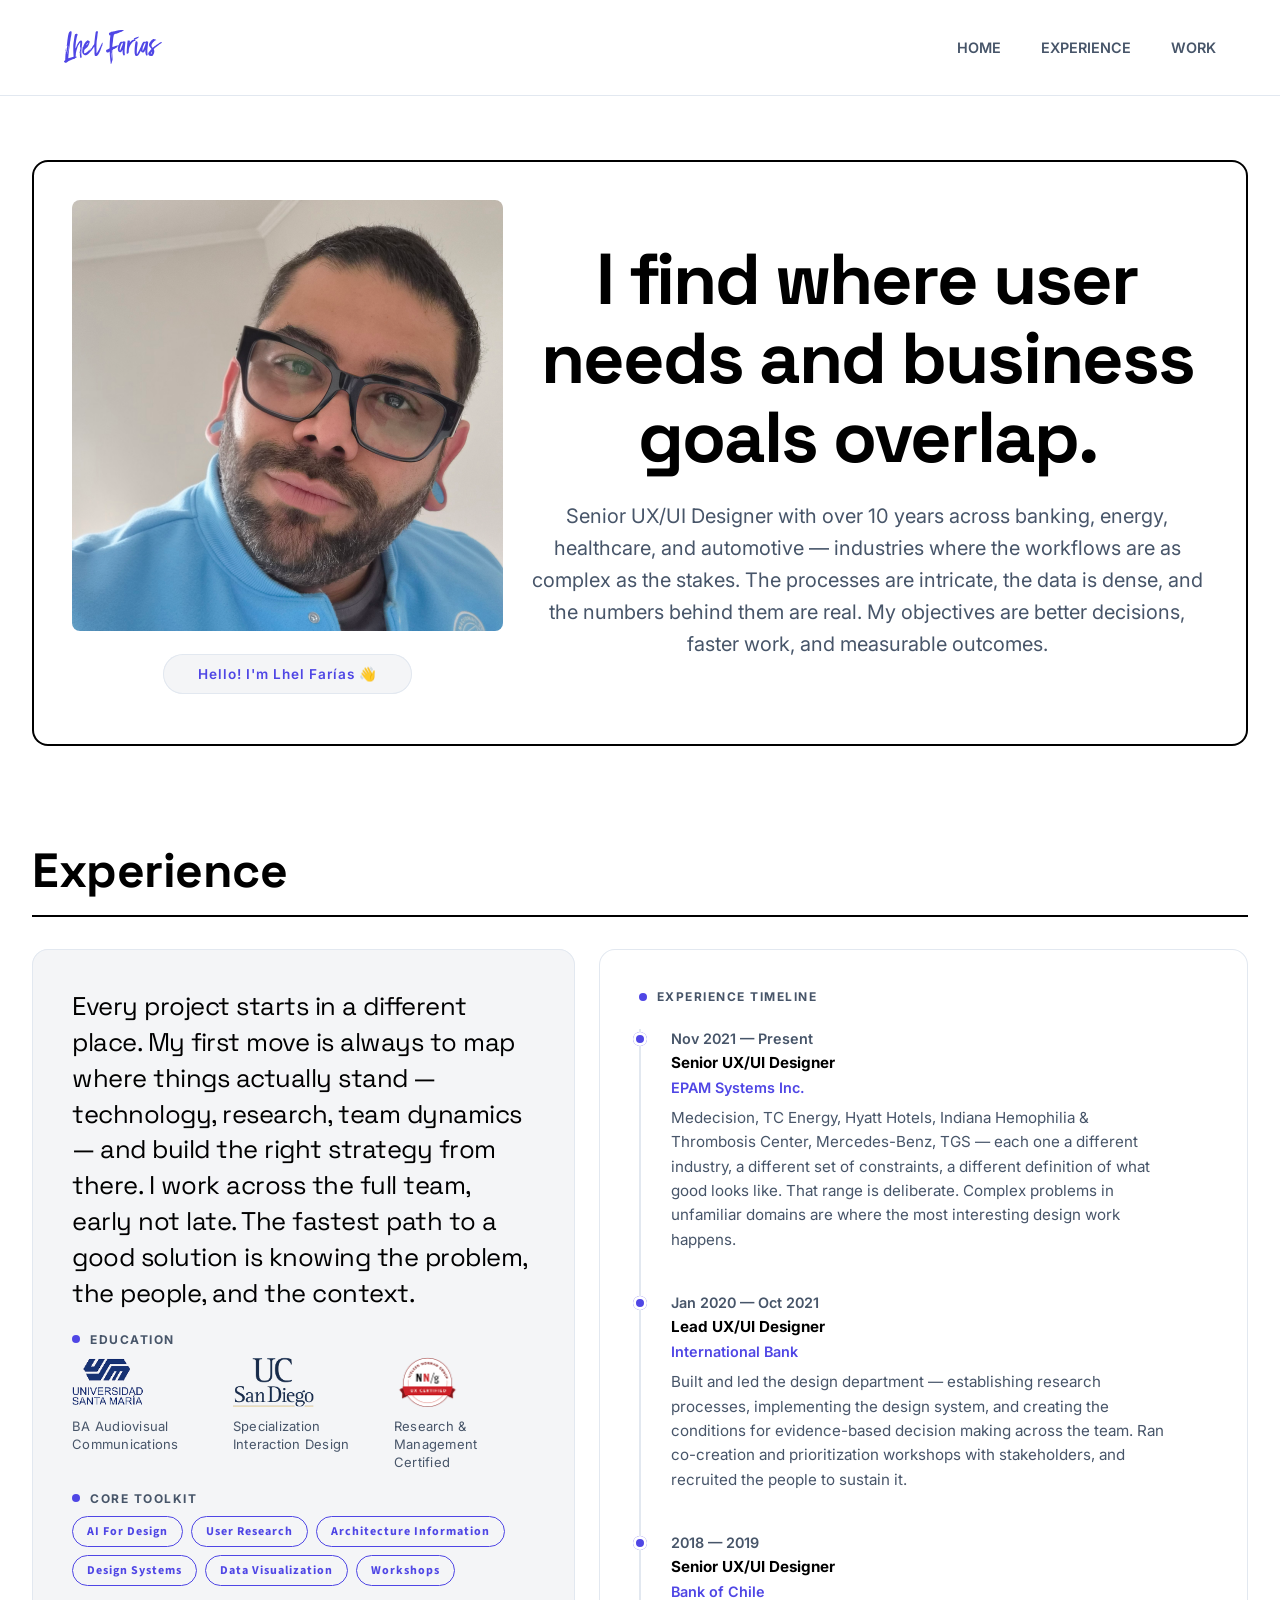
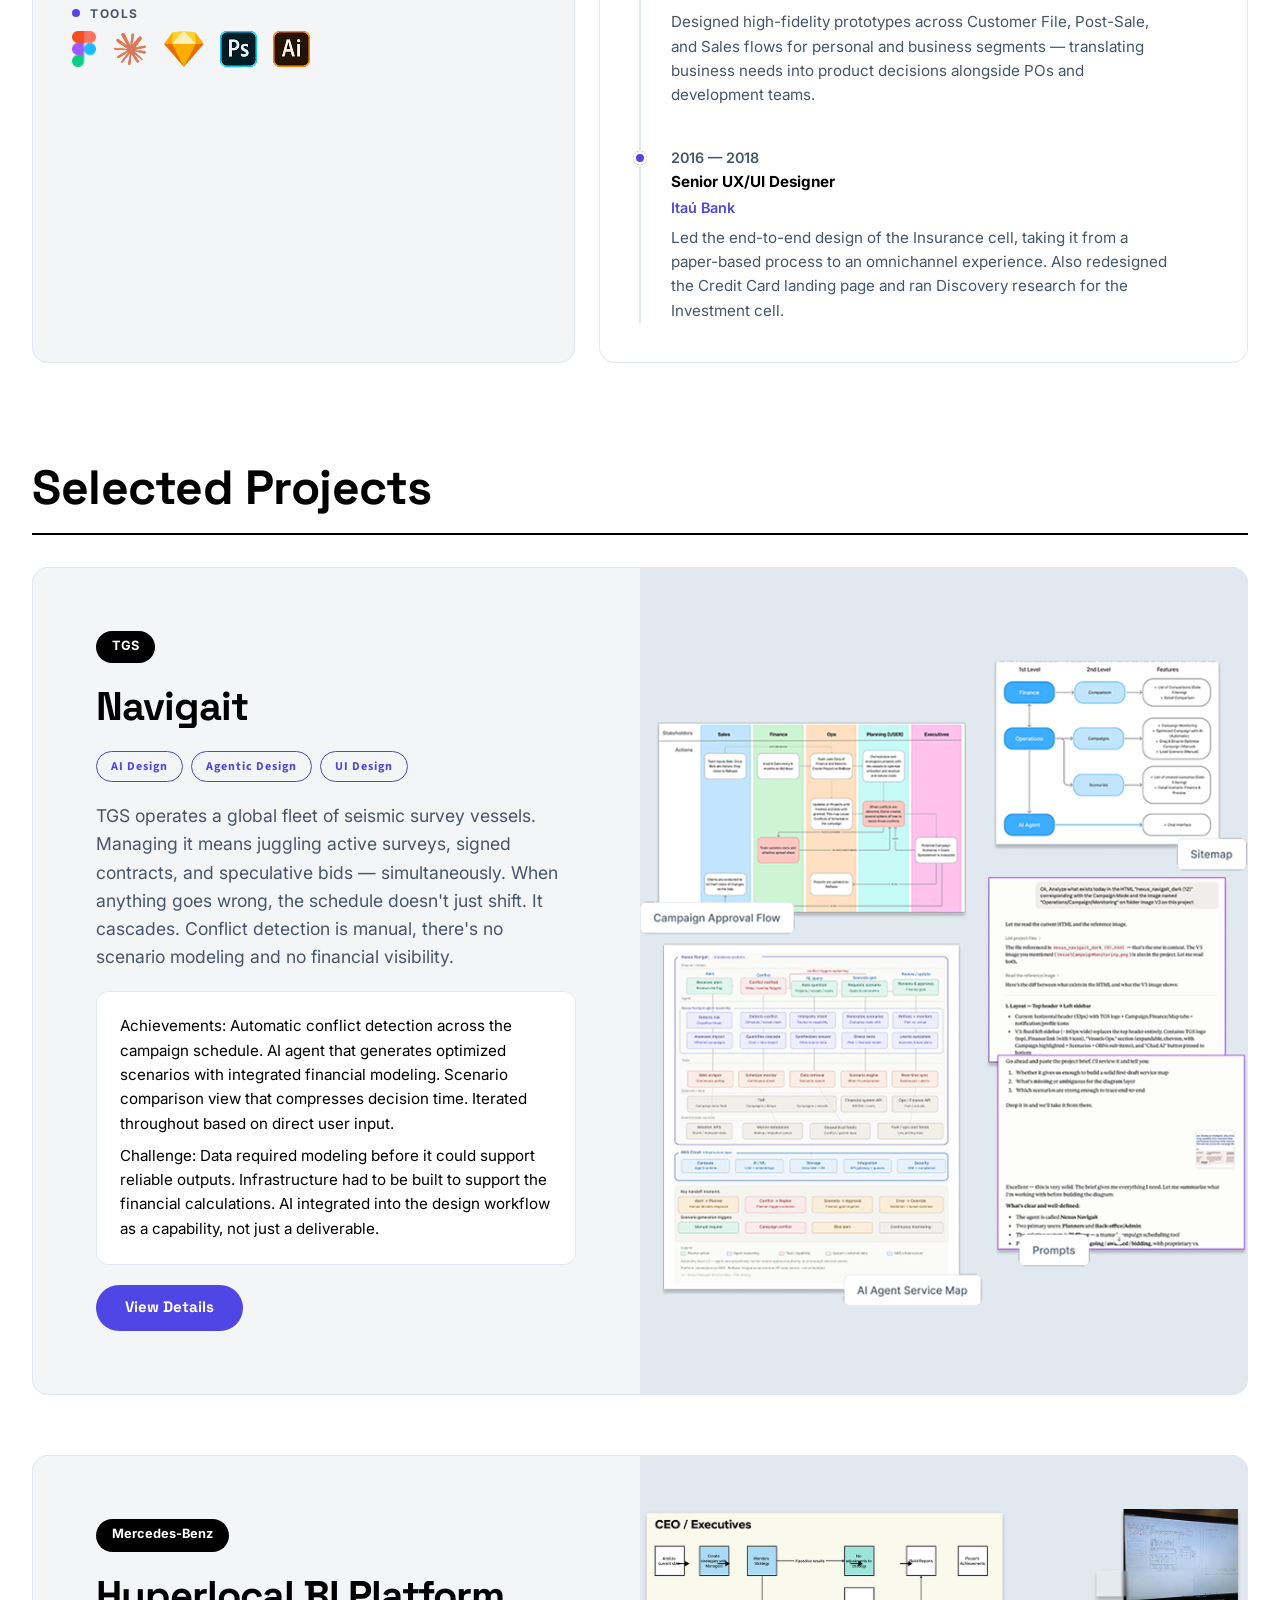
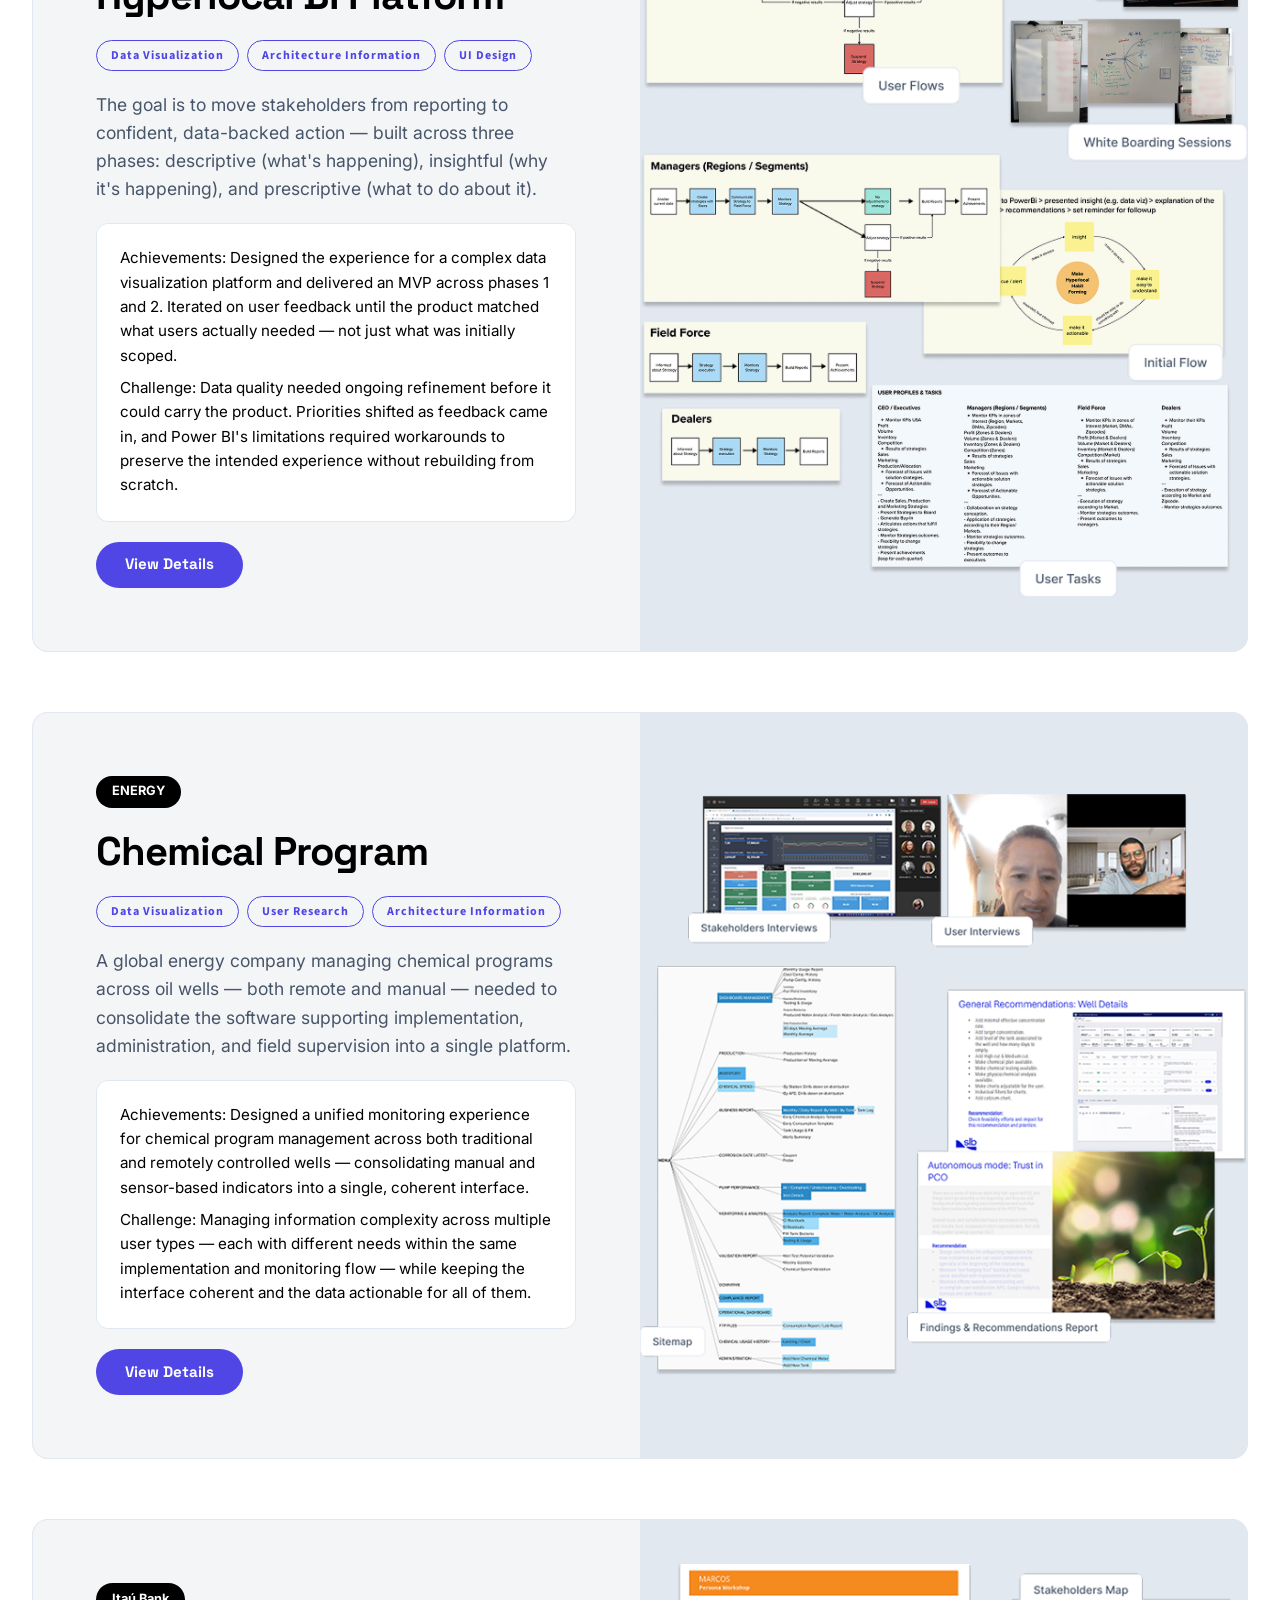
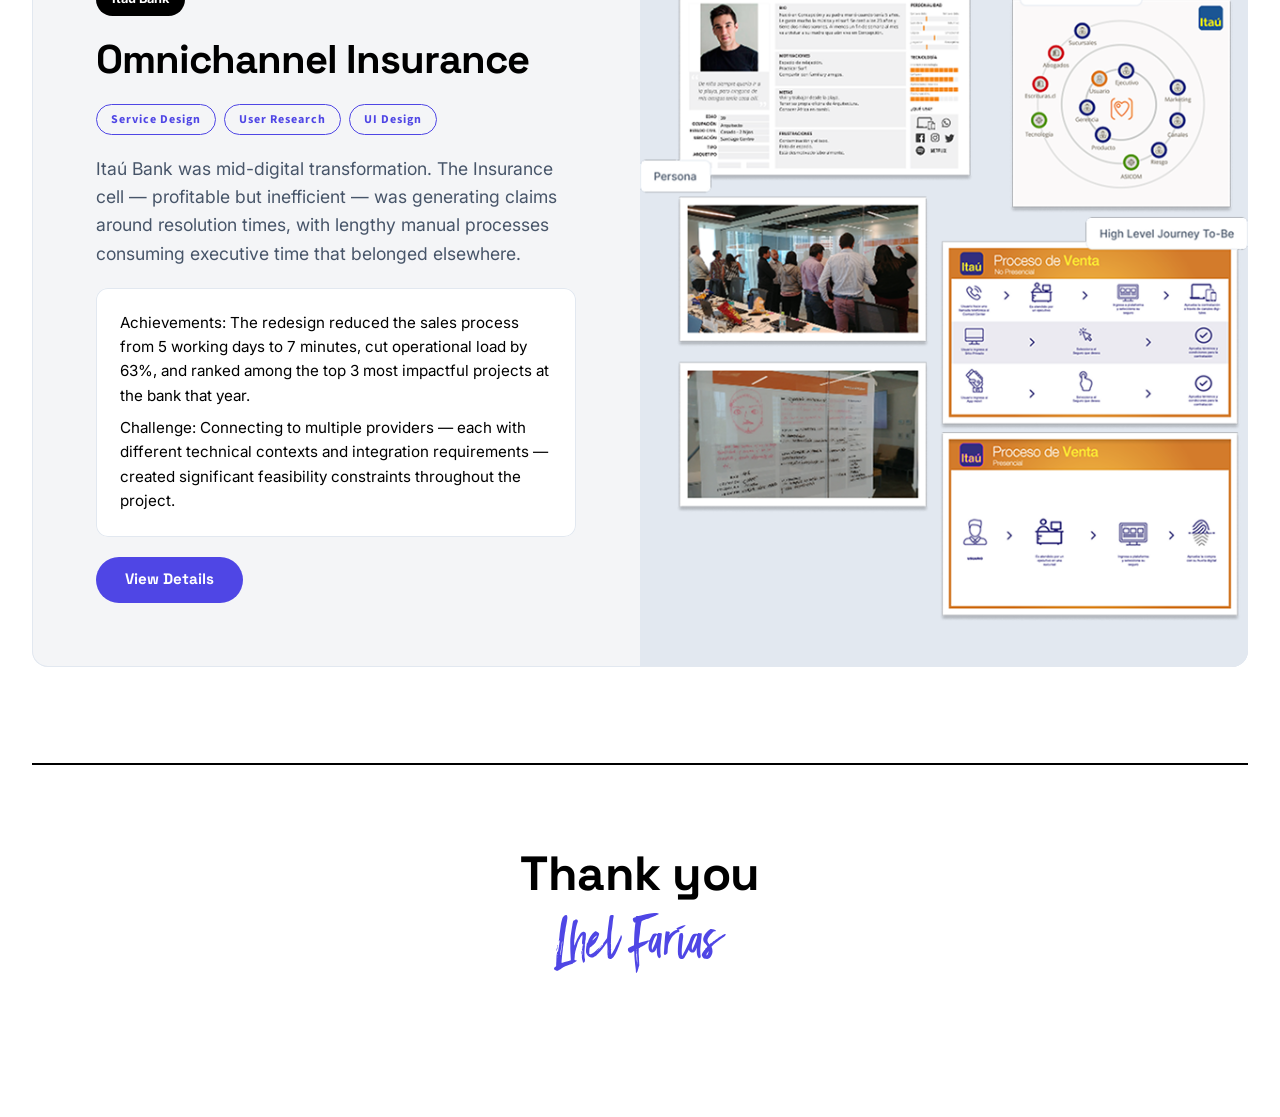
==== index.html @ a8d1f83b "Add files via upload" ====
<!DOCTYPE html>
<html lang="en">
<head>
  <meta charset="UTF-8">
  <meta name="viewport" content="width=device-width, initial-scale=1.0">
  <title>Lhel Farías — Senior UX/UI Designer</title>
  <link rel="preconnect" href="https://fonts.googleapis.com">
  <link rel="preconnect" href="https://fonts.gstatic.com" crossorigin>
  <link href="https://fonts.googleapis.com/css2?family=Space+Grotesk:wght@400;500;700&family=Inter:wght@400;500;600;700&family=Source+Sans+3:wght@400;600;700;900&display=swap" rel="stylesheet">
  <style>
    *, *::before, *::after { box-sizing: border-box; margin: 0; padding: 0; }
    body { font-family: 'Inter', sans-serif; background: #fff; color: rgb(0,0,0); -webkit-font-smoothing: antialiased; }

    /* ── NAV ── */
    .site-nav {
      position: sticky; top: 0; z-index: 100;
      width: 100%; height: 95.69px;
      background: rgba(255,255,255,0.95);
      border-bottom: 1px solid rgb(226,232,240);
      backdrop-filter: blur(8px);
      display: flex; align-items: center;
      padding: 0 64px;
      justify-content: space-between;
    }
    .nav-ul { display: flex; gap: 40px; align-items: center; list-style: none; }
    .nav-ul li { position: relative; }
    .nav-ul a {
      font-family: 'Inter', sans-serif; font-weight: 600; font-size: 14.4px;
      color: rgb(71,85,105); text-decoration: none; white-space: nowrap;
      line-height: 23px; transition: color 0.15s; cursor: pointer;
    }
    .nav-ul a:hover { color: #4F46E5; }

    .nav-dropdown {
      position: absolute; top: calc(100% + 8px); left: 50%;
      transform: translateX(-50%);
      background: #fff; border-radius: 12px;
      box-shadow: 0 8px 32px rgba(0,0,0,0.12);
      border: 1px solid rgb(226,232,240);
      min-width: 230px; display: none; flex-direction: column;
      overflow: hidden; z-index: 200;
    }
    .nav-work:hover .nav-dropdown { display: flex; }
    .nav-dropdown a {
      display: block; padding: 12px 20px;
      font-family: 'Inter', sans-serif; font-weight: 500; font-size: 14px;
      color: rgb(71,85,105); text-decoration: none; white-space: nowrap;
      transition: background 0.12s, color 0.12s;
    }
    .nav-dropdown a:hover { background: rgb(244,245,247); color: #4F46E5; }

    /* ── LAYOUT ── */
    .page-wrap { display: flex; flex-direction: column; align-items: center; }
    .content-area {
      width: 100%; max-width: 1400px;
      display: flex; flex-direction: column; gap: 96px;
      padding: 64px 32px;
    }

    /* ── SECTION TITLE ── */
    .section-title {
      border-bottom: 2px solid rgb(0,0,0);
      padding-bottom: 16px; margin-bottom: 32px;
    }
    .section-title h2 {
      font-family: 'Space Grotesk', sans-serif; font-weight: 700;
      font-size: 48px; line-height: 57.6px; letter-spacing: -0.5px; color: rgb(0,0,0);
    }

    /* ── CARD LABEL ── */
    .card-label { display: flex; gap: 10px; align-items: center; }
    .dot-v { width: 8px; height: 8px; border-radius: 4px; background: #4F46E5; flex-shrink: 0; }
    .label-text {
      font-family: 'Inter', sans-serif; font-weight: 700; font-size: 12px;
      letter-spacing: 1.5px; color: rgb(71,85,105); text-transform: uppercase;
    }

    /* ── SKILL PILL ── */
    .skill-pill {
      display: inline-flex; align-items: center; padding: 6px 14px;
      border-radius: 40px; border: 1.5px solid #4F46E5;
      font-family: 'Source Sans 3', sans-serif; font-weight: 700;
      font-size: 12px; letter-spacing: 1px; color: #4F46E5; white-space: nowrap;
    }

    /* ── BUTTONS ── */
    .btn-primary {
      display: inline-flex; align-items: center; justify-content: center;
      padding: 10.19px 28.8px 11.5px; border-radius: 50px;
      background: #4F46E5;
      font-family: 'Space Grotesk', sans-serif; font-weight: 700;
      font-size: 15.2px; line-height: 24.32px; color: #fff;
      text-decoration: none; border: none; cursor: pointer;
      transition: background 0.2s; width: fit-content;
    }
    .btn-primary:hover { background: #4F46E5; }

    /* ── HERO ── */
    .hero-bento {
      display: flex; flex-direction: row; gap: 23.1px; padding: 0 40px;
      border-radius: 16px; background: #fff;
      box-shadow: inset 0 0 0 2px rgb(0,0,0);
      min-height: 585.89px; align-items: flex-start;
    }
    .hero-photo-col {
      width: 431px; flex-shrink: 0; display: flex; flex-direction: column;
      gap: 23.1px; padding: 40px 0; align-items: center; align-self: stretch;
    }
    .hero-photo {
      width: 100%; aspect-ratio: 1 / 1; border-radius: 8px;
      overflow: hidden; flex-shrink: 0;
    }
    .hero-photo img { width: 100%; height: 100%; object-fit: cover; object-position: center 5%; display: block; }
    .welcome-badge {
      width: 249px; height: 40px; border-radius: 50px;
      background: rgb(244,245,247);
      box-shadow: inset 0 0 0 1px rgb(226,232,240);
      display: flex; align-items: center; justify-content: center;
      font-family: 'Inter', sans-serif; font-weight: 600; font-size: 13.6px;
      letter-spacing: 1px; color: #4F46E5; white-space: nowrap; flex-shrink: 0;
    }
    .hero-content {
      flex: 1; display: flex; flex-direction: column;
      gap: 23px; padding: 80px 0; align-items: center; justify-content: center;
    }
    .hero-content h1 {
      font-family: 'Space Grotesk', sans-serif; font-weight: 700;
      font-size: 72px; line-height: 79.2px; letter-spacing: -2px;
      color: rgb(0,0,0); text-align: center; max-width: 1000px;
      text-wrap: pretty;
    }
    .hero-content p {
      font-family: 'Inter', sans-serif; font-weight: 400;
      font-size: 20px; line-height: 32px; color: rgb(71,85,105);
      text-align: center; max-width: 700px;
    }

    /* ── EXPERIENCE BENTO ── */
    .exp-grid { display: flex; flex-direction: row; gap: 24px; align-items: stretch; }

    .stmt-card {
      width: 542.66px; flex-shrink: 0; border-radius: 16px;
      background: rgb(244,245,247);
      box-shadow: inset 0 0 0 1px rgb(226,232,240);
      padding: 40px; display: flex; flex-direction: column; gap: 20px;
    }
    .statement-text {
      font-family: 'Space Grotesk', sans-serif; font-weight: 400;
      font-size: 25.6px; line-height: 35.84px; letter-spacing: -0.5px; color: rgb(0,0,0);
    }
    .subsection { display: flex; flex-direction: column; gap: 10px; }

    .education-row { display: flex; flex-direction: row; gap: 20px; align-items: flex-start; }
    .edu-item { display: flex; flex-direction: column; gap: 10px; flex: 1; }
    .edu-logo-wrap { height: 50px; display: flex; align-items: center; }
    .edu-logo-wrap img { max-height: 50px; max-width: 110px; object-fit: contain; }
    .edu-desc {
      font-family: 'Roboto', 'Inter', sans-serif; font-weight: 400;
      font-size: 13px; line-height: 18px; letter-spacing: 0.25px; color: rgb(71,85,105);
    }
    .skills-row { display: flex; flex-wrap: wrap; gap: 8px; }

    .tools-row { display: flex; flex-direction: row; gap: 16px; align-items: center; flex-wrap: wrap; }

    .timeline-card {
      flex: 1; border-radius: 16px; background: #fff;
      box-shadow: inset 0 0 0 1px rgb(226,232,240);
      padding: 40px; display: flex; flex-direction: column; gap: 22.68px;
    }
    .timeline-wrap {
      position: relative; display: flex; flex-direction: column;
      gap: 39px; padding: 0 32px;
    }
    .timeline-line {
      position: absolute; left: 0; top: 2px; bottom: 0;
      width: 2px; background: rgb(226,232,240);
    }
    .tl-item { position: relative; display: flex; flex-direction: column; gap: 1px; }
    .tl-dot {
      position: absolute; left: -38px; top: 5px;
      width: 14px; height: 14px; border-radius: 50%;
      background: #4F46E5;
      box-shadow: inset 0 0 0 3px #fff;
    }
    .tl-date {
      font-family: 'Inter', sans-serif; font-weight: 600; font-size: 14.4px;
      color: rgb(71,85,105); line-height: 23px;
    }
    .tl-role {
      font-family: 'Inter', sans-serif; font-weight: 700; font-size: 15.2px;
      color: rgb(0,0,0); line-height: 24.32px;
    }
    .tl-company {
      font-family: 'Inter', sans-serif; font-weight: 600; font-size: 14.4px;
      color: #4F46E5; line-height: 23px;
    }
    .tl-desc {
      font-family: 'Inter', sans-serif; font-weight: 400; font-size: 15.2px;
      color: rgb(71,85,105); line-height: 24.32px; margin-top: 6px;
    }

    /* ── PROJECT CARDS ── */
    .projects-stack { display: flex; flex-direction: column; gap: 60px; }
    .project-card {
      border-radius: 16px; background: rgb(244,245,247);
      box-shadow: inset 0 0 0 1px rgb(226,232,240);
      overflow: hidden; display: flex; flex-direction: row; min-height: 500px;
    }
    .project-card:hover .project-visual img { transform: scale(1.02); }
    .proj-content {
      flex: 0 0 50%; width: 50%; padding: 64px;
      display: flex; flex-direction: column; gap: 20px; justify-content: center;
    }
    .client-badge {
      display: inline-flex; padding: 5.39px 16px 6.86px; border-radius: 50px;
      background: rgb(0,0,0);
      font-family: 'Inter', sans-serif; font-weight: 700;
      font-size: 12.8px; line-height: 20.48px; color: #fff;
      white-space: nowrap; width: fit-content;
    }
    .proj-title {
      font-family: 'Space Grotesk', sans-serif; font-weight: 700;
      font-size: 40px; line-height: 48px; letter-spacing: -1px; color: rgb(0,0,0);
    }
    .proj-desc {
      font-family: 'Inter', sans-serif; font-weight: 400;
      font-size: 17.6px; line-height: 28.16px; color: rgb(71,85,105);
    }
    .proj-metrics {
      border-radius: 12px; background: #fff;
      box-shadow: inset 0 0 0 1px rgb(226,232,240);
      padding: 23px 24px 24px; display: flex; flex-direction: column; gap: 8px;
    }
    .metric-text {
      font-family: 'Inter', sans-serif; font-weight: 700;
      font-size: 15.2px; line-height: 24.32px; color: rgb(0,0,0);
    }
    .project-visual {
      flex: 0 0 50%; background: rgb(226,232,240);
      display: flex; align-items: center; justify-content: center;
      overflow: hidden; align-self: stretch;
    }
    .project-visual img {
      width: 100%; height: 100%; object-fit: contain;
      transition: transform 0.4s ease; display: block;
    }
    .project-visual-empty { background: rgb(226,232,240); flex: 0 0 50%; align-self: stretch; }

    /* ── FOOTER ── */
    .site-footer {
      border-top: 2px solid rgb(0,0,0); padding: 80px 0;
      display: flex; flex-direction: column; align-items: center; gap: 10px; width: 100%;
    }
    .site-footer h2 {
      font-family: 'Space Grotesk', sans-serif; font-weight: 700;
      font-size: 48px; line-height: 57.6px; letter-spacing: -0.5px; color: rgb(0,0,0);
    }
  </style>
</head>
<body>

<!-- NAV -->
<nav class="site-nav">
  <a href="index.html" data-scroll-top style="flex-shrink:0;">
    <img src="assets/logo/logo.svg" alt="Lhel Farías" style="width:97.667px;height:34.07px;display:block;">
  </a>
  <ul class="nav-ul">
    <li><a href="index.html" data-scroll-top>HOME</a></li>
    <li><a href="#experience">EXPERIENCE</a></li>
    <li class="nav-work">
      <a href="#work">WORK</a>
      <div class="nav-dropdown">
        <a href="navigait.html">Navigait</a>
        <a href="hyperlocal-bi.html">Hyperlocal BI Platform</a>
        <a href="chemical-program.html">Chemical Program</a>
        <a href="omnichannel-insurance.html">Omnichannel Insurance</a>
      </div>
    </li>
  </ul>
</nav>

<!-- MAIN -->
<main class="page-wrap">
  <div class="content-area">

    <!-- HERO -->
    <section id="hero">
      <div class="hero-bento">
        <div class="hero-photo-col">
          <div class="hero-photo">
            <img src="assets/photos/selfie.png" alt="Lhel Farías">
          </div>
          <div class="welcome-badge">Hello! I'm Lhel Farías 👋</div>
        </div>
        <div class="hero-content">
          <h1>I find where user needs and business goals overlap.</h1>
          <p>Senior UX/UI Designer with over 10 years across banking, energy, healthcare, and automotive — industries where the workflows are as complex as the stakes. The processes are intricate, the data is dense, and the numbers behind them are real. My objectives are better decisions, faster work, and measurable outcomes.</p>
        </div>
      </div>
    </section>

    <!-- EXPERIENCE -->
    <section id="experience">
      <div class="section-title"><h2>Experience</h2></div>
      <div class="exp-grid">

        <!-- Statement & Skills -->
        <div class="stmt-card">
          <p class="statement-text">Every project starts in a different place. My first move is always to map where things actually stand — technology, research, team dynamics — and build the right strategy from there. I work across the full team, early not late. The fastest path to a good solution is knowing the problem, the people, and the context.</p>

          <div class="subsection">
            <div class="card-label">
              <div class="dot-v"></div>
              <span class="label-text">Education</span>
            </div>
            <div class="education-row">
              <div class="edu-item">
                <div class="edu-logo-wrap">
                  <img src="assets/logos/logo-usm.png" alt="USM">
                </div>
                <span class="edu-desc">BA Audiovisual Communications</span>
              </div>
              <div class="edu-item">
                <div class="edu-logo-wrap">
                  <img src="assets/logos/logo-usc.png" alt="USC">
                </div>
                <span class="edu-desc">Specialization Interaction Design</span>
              </div>
              <div class="edu-item">
                <div class="edu-logo-wrap">
                  <img src="assets/logos/logo-nng.png" alt="Nielsen Norman Group Certificate">
                </div>
                <span class="edu-desc">Research &amp; Management Certified</span>
              </div>
            </div>
          </div>

          <div class="subsection">
            <div class="card-label">
              <div class="dot-v"></div>
              <span class="label-text">Core Toolkit</span>
            </div>
            <div class="skills-row">
              <span class="skill-pill">AI For Design</span>
              <span class="skill-pill">User Research</span>
              <span class="skill-pill">Architecture Information</span>
              <span class="skill-pill">Design Systems</span>
              <span class="skill-pill">Data Visualization</span>
              <span class="skill-pill">Workshops</span>
            </div>
          </div>

          <div class="subsection">
            <div class="card-label">
              <div class="dot-v"></div>
              <span class="label-text">Tools</span>
            </div>
            <div class="tools-row">
              <img src="assets/tools/logo-figma.png" alt="Figma" style="height:36px;width:auto;display:block;">
              <img src="assets/tools/logo-claude.png" alt="Claude" style="height:36px;width:auto;display:block;">
              <img src="assets/tools/logo-sketch.png" alt="Sketch" style="height:36px;width:auto;display:block;">
              <img src="assets/tools/logo-photoshop.png" alt="Photoshop" style="height:36px;width:auto;display:block;">
              <img src="assets/tools/logo-illustrator.png" alt="Illustrator" style="height:36px;width:auto;display:block;">
            </div>
          </div>
        </div>

        <!-- Timeline -->
        <div class="timeline-card">
          <div class="card-label">
            <div class="dot-v"></div>
            <span class="label-text">Experience Timeline</span>
          </div>
          <div class="timeline-wrap">
            <div class="timeline-line"></div>

            <div class="tl-item">
              <div class="tl-dot"></div>
              <span class="tl-date">Nov 2021 — Present</span>
              <span class="tl-role">Senior UX/UI Designer</span>
              <span class="tl-company">EPAM Systems Inc.</span>
              <p class="tl-desc">Medecision, TC Energy, Hyatt Hotels, Indiana Hemophilia &amp; Thrombosis Center, Mercedes-Benz, TGS — each one a different industry, a different set of constraints, a different definition of what good looks like. That range is deliberate. Complex problems in unfamiliar domains are where the most interesting design work happens.</p>
            </div>

            <div class="tl-item">
              <div class="tl-dot"></div>
              <span class="tl-date">Jan 2020 — Oct 2021</span>
              <span class="tl-role">Lead UX/UI Designer</span>
              <span class="tl-company">International Bank</span>
              <p class="tl-desc">Built and led the design department — establishing research processes, implementing the design system, and creating the conditions for evidence-based decision making across the team. Ran co-creation and prioritization workshops with stakeholders, and recruited the people to sustain it.</p>
            </div>

            <div class="tl-item">
              <div class="tl-dot"></div>
              <span class="tl-date">2018 — 2019</span>
              <span class="tl-role">Senior UX/UI Designer</span>
              <span class="tl-company">Bank of Chile</span>
              <p class="tl-desc">Designed high-fidelity prototypes across Customer File, Post-Sale, and Sales flows for personal and business segments — translating business needs into product decisions alongside POs and development teams.</p>
            </div>

            <div class="tl-item">
              <div class="tl-dot"></div>
              <span class="tl-date">2016 — 2018</span>
              <span class="tl-role">Senior UX/UI Designer</span>
              <span class="tl-company">Itaú Bank</span>
              <p class="tl-desc">Led the end-to-end design of the Insurance cell, taking it from a paper-based process to an omnichannel experience. Also redesigned the Credit Card landing page and ran Discovery research for the Investment cell.</p>
            </div>
          </div>
        </div>

      </div>
    </section>

    <!-- WORK -->
    <section id="work">
      <div class="section-title"><h2>Selected Projects</h2></div>
      <div class="projects-stack">

        <!-- Navigait -->
        <div class="project-card">
          <div class="proj-content">
            <div class="client-badge">TGS</div>
            <h3 class="proj-title">Navigait</h3>
            <div class="skills-row">
              <span class="skill-pill">AI Design</span>
              <span class="skill-pill">Agentic Design</span>
              <span class="skill-pill">UI Design</span>
            </div>
            <p class="proj-desc">TGS operates a global fleet of seismic survey vessels. Managing it means juggling active surveys, signed contracts, and speculative bids — simultaneously. When anything goes wrong, the schedule doesn't just shift. It cascades. Conflict detection is manual, there's no scenario modeling and no financial visibility.</p>
            <div class="proj-metrics">
              <p class="metric-text" style="font-weight: 400">Achievements: Automatic conflict detection across the campaign schedule. AI agent that generates optimized scenarios with integrated financial modeling. Scenario comparison view that compresses decision time. Iterated throughout based on direct user input.</p>
              <p class="metric-text" style="font-weight: 400">Challenge: Data required modeling before it could support reliable outputs. Infrastructure had to be built to support the financial calculations. AI integrated into the design workflow as a capability, not just a deliverable.</p>
            </div>
            <a href="navigait.html" class="btn-primary">View Details</a>
          </div>
          <div class="project-visual">
            <img src="assets/covers/cover-navigait.png" alt="Navigait project visual">
          </div>
        </div>

        <!-- Hyperlocal BI -->
        <div class="project-card">
          <div class="proj-content">
            <div class="client-badge">Mercedes-Benz</div>
            <h3 class="proj-title">Hyperlocal BI Platform</h3>
            <div class="skills-row">
              <span class="skill-pill">Data Visualization</span>
              <span class="skill-pill">Architecture Information</span>
              <span class="skill-pill">UI Design</span>
            </div>
            <p class="proj-desc">The goal is to move stakeholders from reporting to confident, data-backed action — built across three phases: descriptive (what's happening), insightful (why it's happening), and prescriptive (what to do about it).</p>
            <div class="proj-metrics">
              <p class="metric-text" style="font-weight: 400">Achievements: Designed the experience for a complex data visualization platform and delivered an MVP across phases 1 and 2. Iterated on user feedback until the product matched what users actually needed — not just what was initially scoped.</p>
              <p class="metric-text" style="font-weight: 400">Challenge: Data quality needed ongoing refinement before it could carry the product. Priorities shifted as feedback came in, and Power BI's limitations required workarounds to preserve the intended experience without rebuilding from scratch.</p>
            </div>
            <a href="hyperlocal-bi.html" class="btn-primary">View Details</a>
          </div>
          <div class="project-visual">
            <img src="assets/covers/cover-hyperlocal-bi.png" alt="Hyperlocal BI Platform visual">
          </div>
        </div>

        <!-- Chemical Program -->
        <div class="project-card">
          <div class="proj-content">
            <div class="client-badge">ENERGY</div>
            <h3 class="proj-title">Chemical Program</h3>
            <div class="skills-row">
              <span class="skill-pill">Data Visualization</span>
              <span class="skill-pill">User Research</span>
              <span class="skill-pill">Architecture Information</span>
            </div>
            <p class="proj-desc">A global energy company managing chemical programs across oil wells — both remote and manual — needed to consolidate the software supporting implementation, administration, and field supervision into a single platform.</p>
            <div class="proj-metrics">
              <p class="metric-text" style="font-weight: 400">Achievements: Designed a unified monitoring experience for chemical program management across both traditional and remotely controlled wells — consolidating manual and sensor-based indicators into a single, coherent interface.</p>
              <p class="metric-text" style="font-weight: 400">Challenge: Managing information complexity across multiple user types — each with different needs within the same implementation and monitoring flow — while keeping the interface coherent and the data actionable for all of them.</p>
            </div>
            <a href="chemical-program.html" class="btn-primary">View Details</a>
          </div>
          <div class="project-visual">
            <img src="assets/covers/cover-chemical-program.png" alt="Chemical Program visual">
          </div>
        </div>

        <!-- Omnichannel Insurance -->
        <div class="project-card">
          <div class="proj-content">
            <div class="client-badge">Itaú Bank</div>
            <h3 class="proj-title">Omnichannel Insurance</h3>
            <div class="skills-row">
              <span class="skill-pill">Service Design</span>
              <span class="skill-pill">User Research</span>
              <span class="skill-pill">UI Design</span>
            </div>
            <p class="proj-desc">Itaú Bank was mid-digital transformation. The Insurance cell — profitable but inefficient — was generating claims around resolution times, with lengthy manual processes consuming executive time that belonged elsewhere.</p>
            <div class="proj-metrics">
              <p class="metric-text" style="font-weight: 400">Achievements: The redesign reduced the sales process from 5 working days to 7 minutes, cut operational load by 63%, and ranked among the top 3 most impactful projects at the bank that year.</p>
              <p class="metric-text" style="font-weight: 400">Challenge: Connecting to multiple providers — each with different technical contexts and integration requirements — created significant feasibility constraints throughout the project.</p>
            </div>
            <a href="omnichannel-insurance.html" class="btn-primary">View Details</a>
          </div>
          <div class="project-visual">
            <img src="assets/covers/cover-omnichannel-insurance.png" alt="Omnichannel Insurance project visual">
          </div>
        </div>

      </div>
    </section>

    <!-- FOOTER -->
    <footer class="site-footer">
      <h2>Thank you</h2>
      <a href="index.html" data-scroll-top>
        <img src="assets/logo/logo.svg" alt="Lhel Farías" style="width:172px;height:60px;display:block;">
      </a>
    </footer>

  </div>
</main>

<script>
  // Smooth scroll for in-page anchors
  document.querySelectorAll('a[href^="#"]').forEach(function(a) {
    a.addEventListener('click', function(e) {
      var href = this.getAttribute('href');
      var target = document.querySelector(href);
      if (target) {
        e.preventDefault();
        var top = target.getBoundingClientRect().top + window.pageYOffset - 96;
        window.scrollTo({ top: top, behavior: 'smooth' });
      }
    });
  });
  // Scroll to top
  document.querySelectorAll('[data-scroll-top]').forEach(function(el) {
    el.addEventListener('click', function(e) {
      if (window.location.pathname.endsWith('index.html') || window.location.pathname === '/' || window.location.pathname.endsWith('/')) {
        e.preventDefault();
        window.scrollTo({ top: 0, behavior: 'smooth' });
      }
    });
  });
</script>
<script>
  // Dropdown hover delay so mouse can travel to it
  document.querySelectorAll('.nav-work').forEach(function(item) {
    var timeout;
    item.addEventListener('mouseenter', function() {
      clearTimeout(timeout);
      var dd = item.querySelector('.nav-dropdown');
      if (dd) dd.style.display = 'flex';
    });
    item.addEventListener('mouseleave', function() {
      var dd = item.querySelector('.nav-dropdown');
      timeout = setTimeout(function() {
        if (dd) dd.style.display = '';
      }, 200);
    });
  });
</script>
</body>
</html>
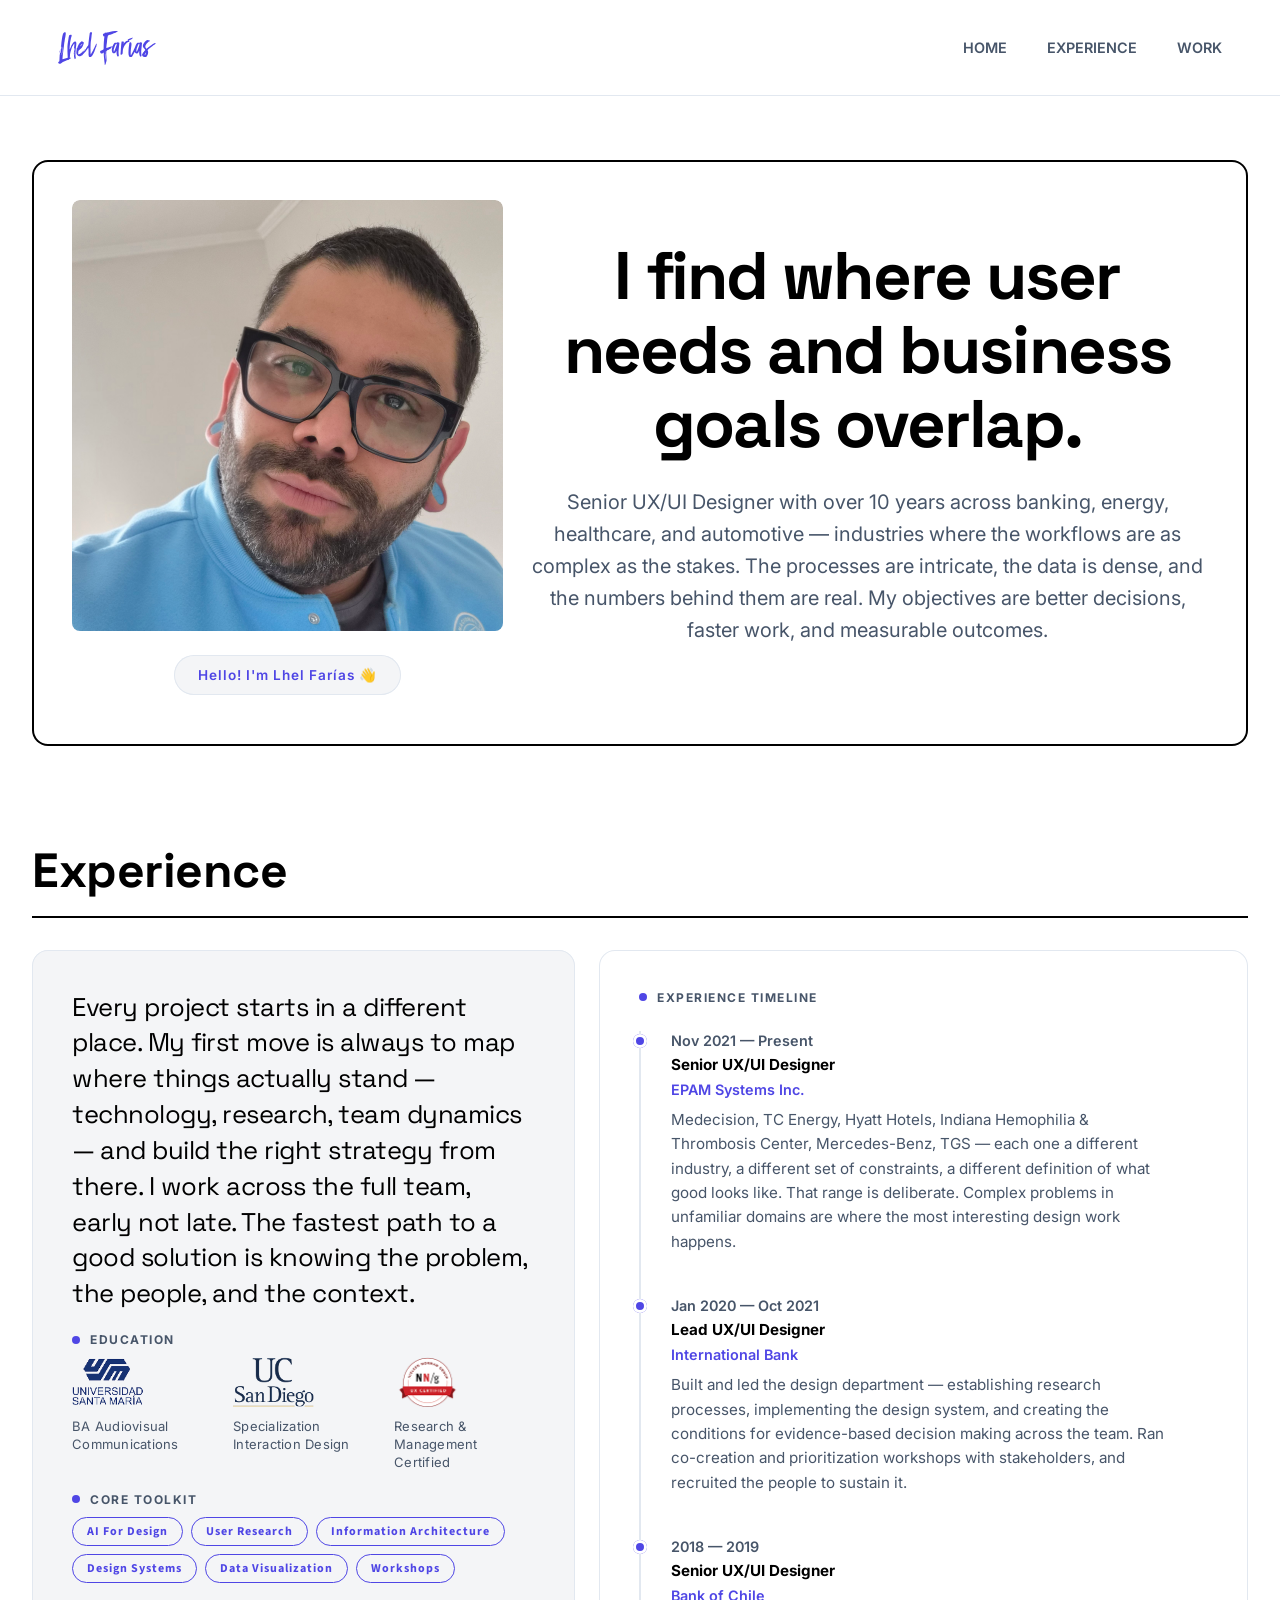
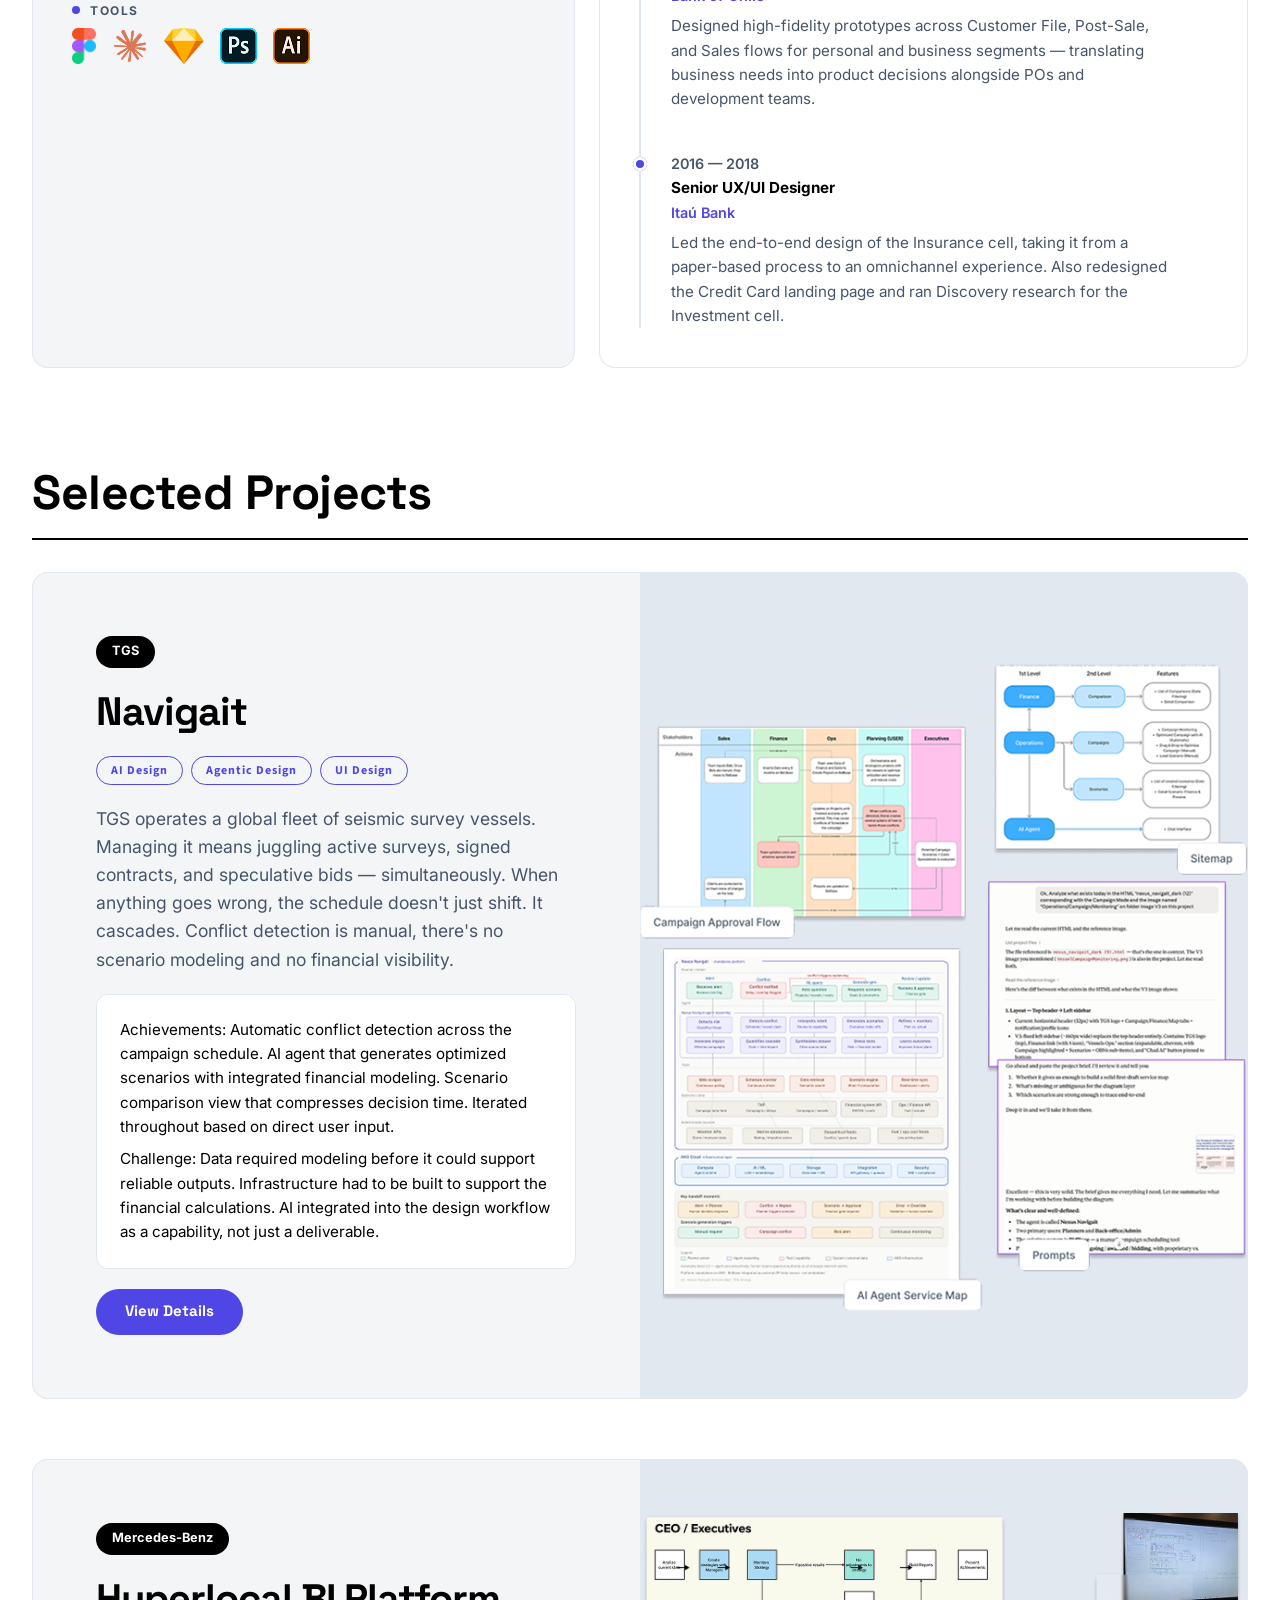
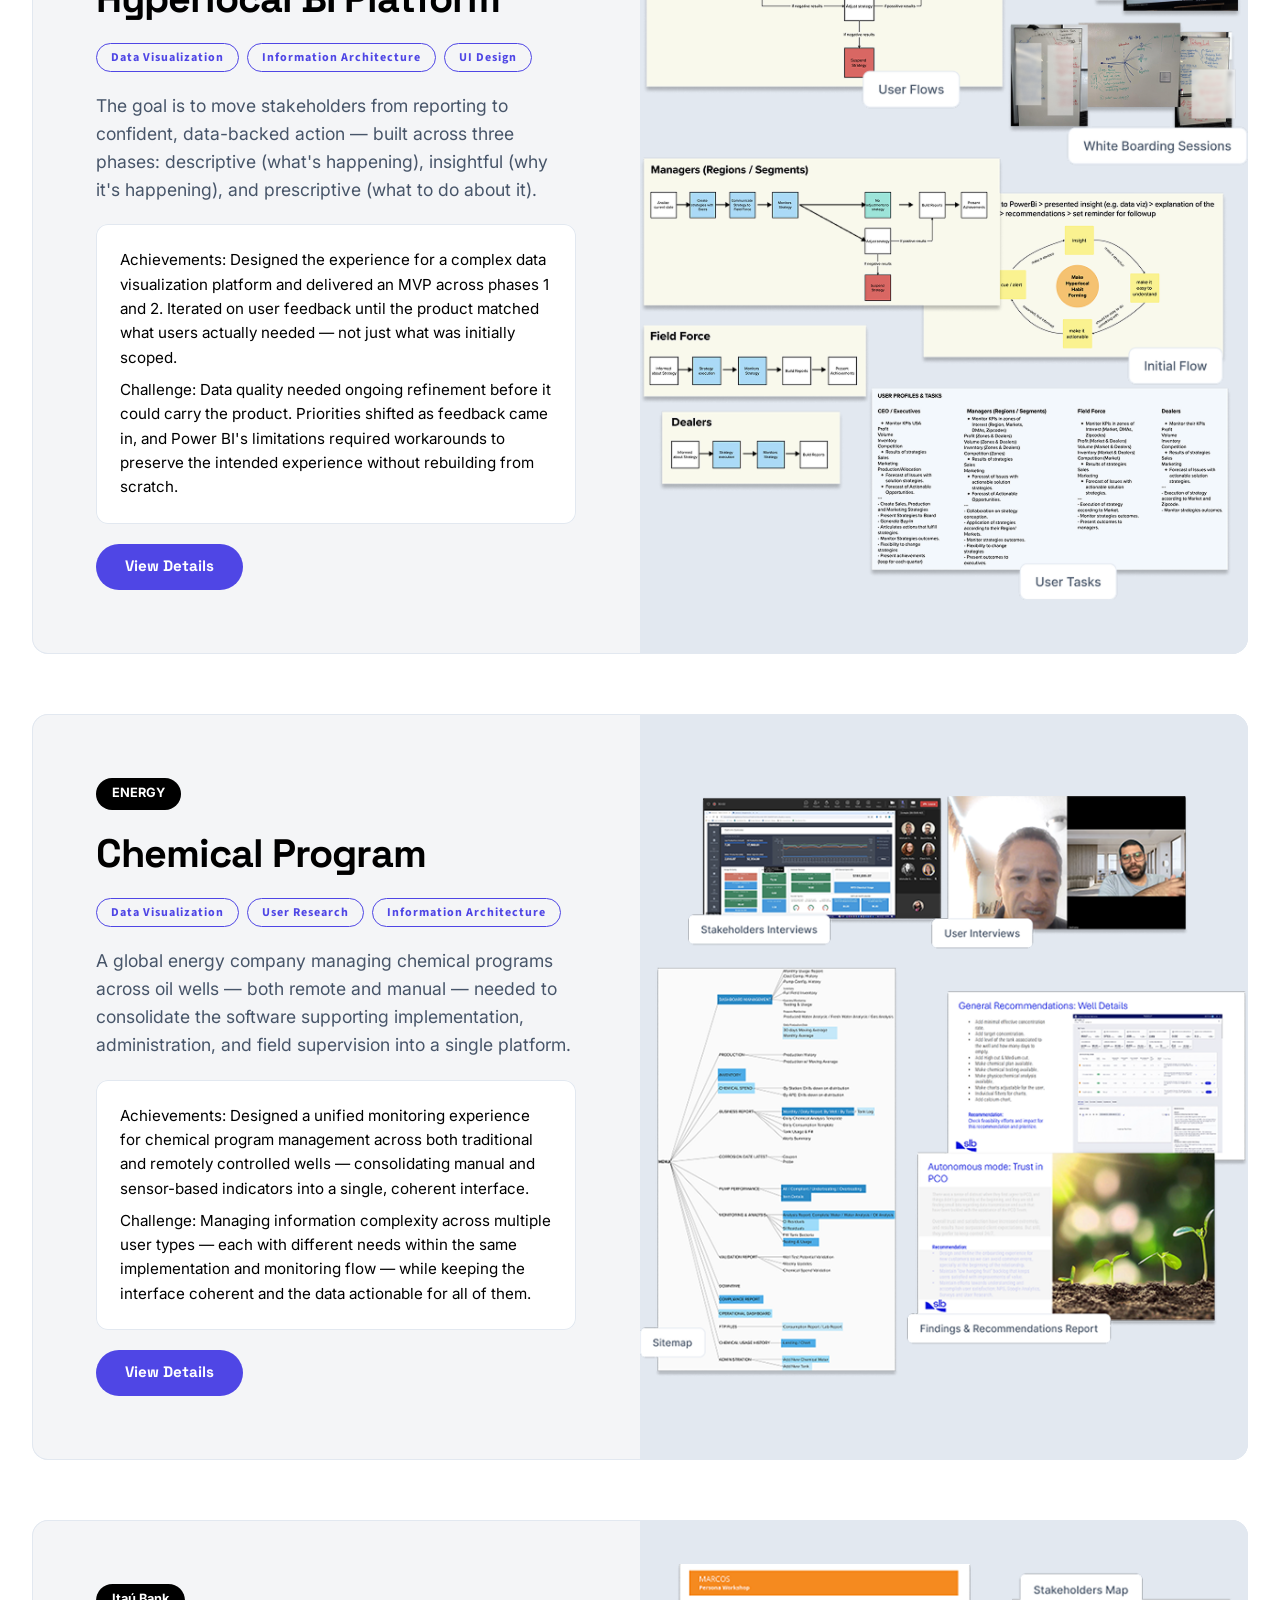
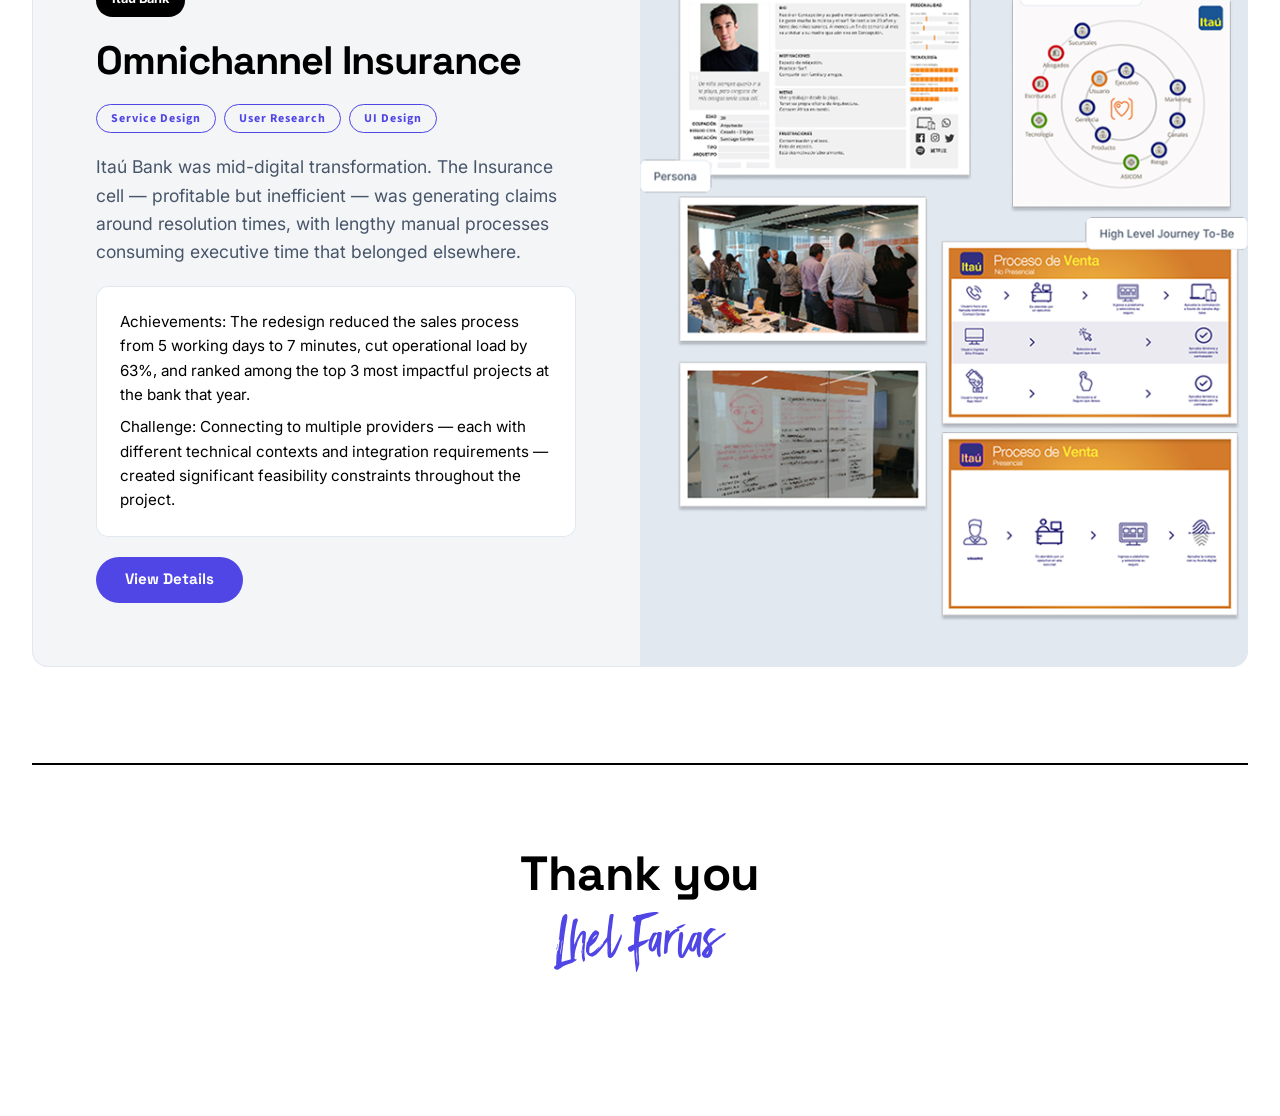
==== commit 975ab7b9: "Responsive Changes Responsive changes + view images" ====
--- a/index.html
+++ b/index.html
@@ -2,561 +2,242 @@
 <html lang="en">
 <head>
   <meta charset="UTF-8">
-  <meta name="viewport" content="width=device-width, initial-scale=1.0">
+  <meta name="viewport" content="width=device-width, initial-scale=1">
   <title>Lhel Farías — Senior UX/UI Designer</title>
+  <script>document.documentElement.classList.add('js');</script>
   <link rel="preconnect" href="https://fonts.googleapis.com">
   <link rel="preconnect" href="https://fonts.gstatic.com" crossorigin>
-  <link href="https://fonts.googleapis.com/css2?family=Space+Grotesk:wght@400;500;700&family=Inter:wght@400;500;600;700&family=Source+Sans+3:wght@400;600;700;900&display=swap" rel="stylesheet">
-  <style>
-    *, *::before, *::after { box-sizing: border-box; margin: 0; padding: 0; }
-    body { font-family: 'Inter', sans-serif; background: #fff; color: rgb(0,0,0); -webkit-font-smoothing: antialiased; }
-
-    /* ── NAV ── */
-    .site-nav {
-      position: sticky; top: 0; z-index: 100;
-      width: 100%; height: 95.69px;
-      background: rgba(255,255,255,0.95);
-      border-bottom: 1px solid rgb(226,232,240);
-      backdrop-filter: blur(8px);
-      display: flex; align-items: center;
-      padding: 0 64px;
-      justify-content: space-between;
-    }
-    .nav-ul { display: flex; gap: 40px; align-items: center; list-style: none; }
-    .nav-ul li { position: relative; }
-    .nav-ul a {
-      font-family: 'Inter', sans-serif; font-weight: 600; font-size: 14.4px;
-      color: rgb(71,85,105); text-decoration: none; white-space: nowrap;
-      line-height: 23px; transition: color 0.15s; cursor: pointer;
-    }
-    .nav-ul a:hover { color: #4F46E5; }
-
-    .nav-dropdown {
-      position: absolute; top: calc(100% + 8px); left: 50%;
-      transform: translateX(-50%);
-      background: #fff; border-radius: 12px;
-      box-shadow: 0 8px 32px rgba(0,0,0,0.12);
-      border: 1px solid rgb(226,232,240);
-      min-width: 230px; display: none; flex-direction: column;
-      overflow: hidden; z-index: 200;
-    }
-    .nav-work:hover .nav-dropdown { display: flex; }
-    .nav-dropdown a {
-      display: block; padding: 12px 20px;
-      font-family: 'Inter', sans-serif; font-weight: 500; font-size: 14px;
-      color: rgb(71,85,105); text-decoration: none; white-space: nowrap;
-      transition: background 0.12s, color 0.12s;
-    }
-    .nav-dropdown a:hover { background: rgb(244,245,247); color: #4F46E5; }
-
-    /* ── LAYOUT ── */
-    .page-wrap { display: flex; flex-direction: column; align-items: center; }
-    .content-area {
-      width: 100%; max-width: 1400px;
-      display: flex; flex-direction: column; gap: 96px;
-      padding: 64px 32px;
-    }
-
-    /* ── SECTION TITLE ── */
-    .section-title {
-      border-bottom: 2px solid rgb(0,0,0);
-      padding-bottom: 16px; margin-bottom: 32px;
-    }
-    .section-title h2 {
-      font-family: 'Space Grotesk', sans-serif; font-weight: 700;
-      font-size: 48px; line-height: 57.6px; letter-spacing: -0.5px; color: rgb(0,0,0);
-    }
-
-    /* ── CARD LABEL ── */
-    .card-label { display: flex; gap: 10px; align-items: center; }
-    .dot-v { width: 8px; height: 8px; border-radius: 4px; background: #4F46E5; flex-shrink: 0; }
-    .label-text {
-      font-family: 'Inter', sans-serif; font-weight: 700; font-size: 12px;
-      letter-spacing: 1.5px; color: rgb(71,85,105); text-transform: uppercase;
-    }
-
-    /* ── SKILL PILL ── */
-    .skill-pill {
-      display: inline-flex; align-items: center; padding: 6px 14px;
-      border-radius: 40px; border: 1.5px solid #4F46E5;
-      font-family: 'Source Sans 3', sans-serif; font-weight: 700;
-      font-size: 12px; letter-spacing: 1px; color: #4F46E5; white-space: nowrap;
-    }
-
-    /* ── BUTTONS ── */
-    .btn-primary {
-      display: inline-flex; align-items: center; justify-content: center;
-      padding: 10.19px 28.8px 11.5px; border-radius: 50px;
-      background: #4F46E5;
-      font-family: 'Space Grotesk', sans-serif; font-weight: 700;
-      font-size: 15.2px; line-height: 24.32px; color: #fff;
-      text-decoration: none; border: none; cursor: pointer;
-      transition: background 0.2s; width: fit-content;
-    }
-    .btn-primary:hover { background: #4F46E5; }
-
-    /* ── HERO ── */
-    .hero-bento {
-      display: flex; flex-direction: row; gap: 23.1px; padding: 0 40px;
-      border-radius: 16px; background: #fff;
-      box-shadow: inset 0 0 0 2px rgb(0,0,0);
-      min-height: 585.89px; align-items: flex-start;
-    }
-    .hero-photo-col {
-      width: 431px; flex-shrink: 0; display: flex; flex-direction: column;
-      gap: 23.1px; padding: 40px 0; align-items: center; align-self: stretch;
-    }
-    .hero-photo {
-      width: 100%; aspect-ratio: 1 / 1; border-radius: 8px;
-      overflow: hidden; flex-shrink: 0;
-    }
-    .hero-photo img { width: 100%; height: 100%; object-fit: cover; object-position: center 5%; display: block; }
-    .welcome-badge {
-      width: 249px; height: 40px; border-radius: 50px;
-      background: rgb(244,245,247);
-      box-shadow: inset 0 0 0 1px rgb(226,232,240);
-      display: flex; align-items: center; justify-content: center;
-      font-family: 'Inter', sans-serif; font-weight: 600; font-size: 13.6px;
-      letter-spacing: 1px; color: #4F46E5; white-space: nowrap; flex-shrink: 0;
-    }
-    .hero-content {
-      flex: 1; display: flex; flex-direction: column;
-      gap: 23px; padding: 80px 0; align-items: center; justify-content: center;
-    }
-    .hero-content h1 {
-      font-family: 'Space Grotesk', sans-serif; font-weight: 700;
-      font-size: 72px; line-height: 79.2px; letter-spacing: -2px;
-      color: rgb(0,0,0); text-align: center; max-width: 1000px;
-      text-wrap: pretty;
-    }
-    .hero-content p {
-      font-family: 'Inter', sans-serif; font-weight: 400;
-      font-size: 20px; line-height: 32px; color: rgb(71,85,105);
-      text-align: center; max-width: 700px;
-    }
-
-    /* ── EXPERIENCE BENTO ── */
-    .exp-grid { display: flex; flex-direction: row; gap: 24px; align-items: stretch; }
-
-    .stmt-card {
-      width: 542.66px; flex-shrink: 0; border-radius: 16px;
-      background: rgb(244,245,247);
-      box-shadow: inset 0 0 0 1px rgb(226,232,240);
-      padding: 40px; display: flex; flex-direction: column; gap: 20px;
-    }
-    .statement-text {
-      font-family: 'Space Grotesk', sans-serif; font-weight: 400;
-      font-size: 25.6px; line-height: 35.84px; letter-spacing: -0.5px; color: rgb(0,0,0);
-    }
-    .subsection { display: flex; flex-direction: column; gap: 10px; }
-
-    .education-row { display: flex; flex-direction: row; gap: 20px; align-items: flex-start; }
-    .edu-item { display: flex; flex-direction: column; gap: 10px; flex: 1; }
-    .edu-logo-wrap { height: 50px; display: flex; align-items: center; }
-    .edu-logo-wrap img { max-height: 50px; max-width: 110px; object-fit: contain; }
-    .edu-desc {
-      font-family: 'Roboto', 'Inter', sans-serif; font-weight: 400;
-      font-size: 13px; line-height: 18px; letter-spacing: 0.25px; color: rgb(71,85,105);
-    }
-    .skills-row { display: flex; flex-wrap: wrap; gap: 8px; }
-
-    .tools-row { display: flex; flex-direction: row; gap: 16px; align-items: center; flex-wrap: wrap; }
-
-    .timeline-card {
-      flex: 1; border-radius: 16px; background: #fff;
-      box-shadow: inset 0 0 0 1px rgb(226,232,240);
-      padding: 40px; display: flex; flex-direction: column; gap: 22.68px;
-    }
-    .timeline-wrap {
-      position: relative; display: flex; flex-direction: column;
-      gap: 39px; padding: 0 32px;
-    }
-    .timeline-line {
-      position: absolute; left: 0; top: 2px; bottom: 0;
-      width: 2px; background: rgb(226,232,240);
-    }
-    .tl-item { position: relative; display: flex; flex-direction: column; gap: 1px; }
-    .tl-dot {
-      position: absolute; left: -38px; top: 5px;
-      width: 14px; height: 14px; border-radius: 50%;
-      background: #4F46E5;
-      box-shadow: inset 0 0 0 3px #fff;
-    }
-    .tl-date {
-      font-family: 'Inter', sans-serif; font-weight: 600; font-size: 14.4px;
-      color: rgb(71,85,105); line-height: 23px;
-    }
-    .tl-role {
-      font-family: 'Inter', sans-serif; font-weight: 700; font-size: 15.2px;
-      color: rgb(0,0,0); line-height: 24.32px;
-    }
-    .tl-company {
-      font-family: 'Inter', sans-serif; font-weight: 600; font-size: 14.4px;
-      color: #4F46E5; line-height: 23px;
-    }
-    .tl-desc {
-      font-family: 'Inter', sans-serif; font-weight: 400; font-size: 15.2px;
-      color: rgb(71,85,105); line-height: 24.32px; margin-top: 6px;
-    }
-
-    /* ── PROJECT CARDS ── */
-    .projects-stack { display: flex; flex-direction: column; gap: 60px; }
-    .project-card {
-      border-radius: 16px; background: rgb(244,245,247);
-      box-shadow: inset 0 0 0 1px rgb(226,232,240);
-      overflow: hidden; display: flex; flex-direction: row; min-height: 500px;
-    }
-    .project-card:hover .project-visual img { transform: scale(1.02); }
-    .proj-content {
-      flex: 0 0 50%; width: 50%; padding: 64px;
-      display: flex; flex-direction: column; gap: 20px; justify-content: center;
-    }
-    .client-badge {
-      display: inline-flex; padding: 5.39px 16px 6.86px; border-radius: 50px;
-      background: rgb(0,0,0);
-      font-family: 'Inter', sans-serif; font-weight: 700;
-      font-size: 12.8px; line-height: 20.48px; color: #fff;
-      white-space: nowrap; width: fit-content;
-    }
-    .proj-title {
-      font-family: 'Space Grotesk', sans-serif; font-weight: 700;
-      font-size: 40px; line-height: 48px; letter-spacing: -1px; color: rgb(0,0,0);
-    }
-    .proj-desc {
-      font-family: 'Inter', sans-serif; font-weight: 400;
-      font-size: 17.6px; line-height: 28.16px; color: rgb(71,85,105);
-    }
-    .proj-metrics {
-      border-radius: 12px; background: #fff;
-      box-shadow: inset 0 0 0 1px rgb(226,232,240);
-      padding: 23px 24px 24px; display: flex; flex-direction: column; gap: 8px;
-    }
-    .metric-text {
-      font-family: 'Inter', sans-serif; font-weight: 700;
-      font-size: 15.2px; line-height: 24.32px; color: rgb(0,0,0);
-    }
-    .project-visual {
-      flex: 0 0 50%; background: rgb(226,232,240);
-      display: flex; align-items: center; justify-content: center;
-      overflow: hidden; align-self: stretch;
-    }
-    .project-visual img {
-      width: 100%; height: 100%; object-fit: contain;
-      transition: transform 0.4s ease; display: block;
-    }
-    .project-visual-empty { background: rgb(226,232,240); flex: 0 0 50%; align-self: stretch; }
-
-    /* ── FOOTER ── */
-    .site-footer {
-      border-top: 2px solid rgb(0,0,0); padding: 80px 0;
-      display: flex; flex-direction: column; align-items: center; gap: 10px; width: 100%;
-    }
-    .site-footer h2 {
-      font-family: 'Space Grotesk', sans-serif; font-weight: 700;
-      font-size: 48px; line-height: 57.6px; letter-spacing: -0.5px; color: rgb(0,0,0);
-    }
-  </style>
+  <link rel="stylesheet" href="https://fonts.googleapis.com/css2?family=Inter:wght@400;500;600;700&family=Source+Sans+3:wght@700&family=Space+Grotesk:wght@400;700&display=swap">
+  <link rel="stylesheet" href="styles.css">
+  <script src="main.js" defer></script>
 </head>
 <body>
 
-<!-- NAV -->
-<nav class="site-nav">
-  <a href="index.html" data-scroll-top style="flex-shrink:0;">
-    <img src="assets/logo/logo.svg" alt="Lhel Farías" style="width:97.667px;height:34.07px;display:block;">
+<a class="skip-link" href="#main">Skip to content</a>
+
+<header class="site-header">
+  <nav class="site-nav" aria-label="Main">
+    <a class="nav-logo" href="index.html" data-scroll-top>
+      <img src="assets/logo/logo.svg" alt="Lhel Farías" width="98" height="34">
+    </a>
+    <button class="nav-toggle" type="button" aria-expanded="false" aria-controls="nav-menu" aria-label="Menu">
+      <span class="nav-toggle-icon" aria-hidden="true"></span>
+    </button>
+    <ul class="nav-menu" id="nav-menu">
+      <li><a href="index.html" data-scroll-top>HOME</a></li>
+      <li><a href="#experience">EXPERIENCE</a></li>
+      <li class="nav-item-work">
+        <a href="#work">WORK</a>
+        <div class="nav-dropdown">
+          <a href="navigait.html">Navigait</a>
+          <a href="hyperlocal-bi.html">Hyperlocal BI Platform</a>
+          <a href="chemical-program.html">Chemical Program</a>
+          <a href="omnichannel-insurance.html">Omnichannel Insurance</a>
+        </div>
+      </li>
+    </ul>
+  </nav>
+</header>
+
+<main id="main" class="page">
+
+  <!-- HERO -->
+  <section id="hero" class="hero-bento">
+    <div class="hero-photo-col">
+      <div class="hero-photo">
+        <img src="assets/photos/selfie.png" alt="Lhel Farías">
+      </div>
+      <p class="welcome-badge">Hello! I'm Lhel Farías 👋</p>
+    </div>
+    <div class="hero-content">
+      <h1>I find where user needs and business goals overlap.</h1>
+      <p>Senior UX/UI Designer with over 10 years across banking, energy, healthcare, and automotive — industries where the workflows are as complex as the stakes. The processes are intricate, the data is dense, and the numbers behind them are real. My objectives are better decisions, faster work, and measurable outcomes.</p>
+    </div>
+  </section>
+
+  <!-- EXPERIENCE -->
+  <section id="experience">
+    <h2 class="section-title">Experience</h2>
+    <div class="exp-grid">
+
+      <div class="stmt-card">
+        <p class="statement-text">Every project starts in a different place. My first move is always to map where things actually stand — technology, research, team dynamics — and build the right strategy from there. I work across the full team, early not late. The fastest path to a good solution is knowing the problem, the people, and the context.</p>
+
+        <div class="subsection">
+          <h3 class="card-label">Education</h3>
+          <ul class="education-row">
+            <li class="edu-item">
+              <div class="edu-logo-wrap"><img src="assets/logos/logo-usm.png" alt="USM" loading="lazy"></div>
+              <span class="edu-desc">BA Audiovisual Communications</span>
+            </li>
+            <li class="edu-item">
+              <div class="edu-logo-wrap"><img src="assets/logos/logo-usc.png" alt="USC" loading="lazy"></div>
+              <span class="edu-desc">Specialization Interaction Design</span>
+            </li>
+            <li class="edu-item">
+              <div class="edu-logo-wrap"><img src="assets/logos/logo-nng.png" alt="Nielsen Norman Group Certificate" loading="lazy"></div>
+              <span class="edu-desc">Research &amp; Management Certified</span>
+            </li>
+          </ul>
+        </div>
+
+        <div class="subsection">
+          <h3 class="card-label">Core Toolkit</h3>
+          <ul class="skills-row">
+            <li class="skill-pill">AI For Design</li>
+            <li class="skill-pill">User Research</li>
+            <li class="skill-pill">Information Architecture</li>
+            <li class="skill-pill">Design Systems</li>
+            <li class="skill-pill">Data Visualization</li>
+            <li class="skill-pill">Workshops</li>
+          </ul>
+        </div>
+
+        <div class="subsection">
+          <h3 class="card-label">Tools</h3>
+          <ul class="tools-row">
+            <li><img src="assets/tools/logo-figma.png" alt="Figma" loading="lazy"></li>
+            <li><img src="assets/tools/logo-claude.png" alt="Claude" loading="lazy"></li>
+            <li><img src="assets/tools/logo-sketch.png" alt="Sketch" loading="lazy"></li>
+            <li><img src="assets/tools/logo-photoshop.png" alt="Photoshop" loading="lazy"></li>
+            <li><img src="assets/tools/logo-illustrator.png" alt="Illustrator" loading="lazy"></li>
+          </ul>
+        </div>
+      </div>
+
+      <div class="timeline-card">
+        <h3 class="card-label">Experience Timeline</h3>
+        <ol class="timeline">
+          <li class="tl-item">
+            <span class="tl-date">Nov 2021 — Present</span>
+            <span class="tl-role">Senior UX/UI Designer</span>
+            <span class="tl-company">EPAM Systems Inc.</span>
+            <p class="tl-desc">Medecision, TC Energy, Hyatt Hotels, Indiana Hemophilia &amp; Thrombosis Center, Mercedes-Benz, TGS — each one a different industry, a different set of constraints, a different definition of what good looks like. That range is deliberate. Complex problems in unfamiliar domains are where the most interesting design work happens.</p>
+          </li>
+          <li class="tl-item">
+            <span class="tl-date">Jan 2020 — Oct 2021</span>
+            <span class="tl-role">Lead UX/UI Designer</span>
+            <span class="tl-company">International Bank</span>
+            <p class="tl-desc">Built and led the design department — establishing research processes, implementing the design system, and creating the conditions for evidence-based decision making across the team. Ran co-creation and prioritization workshops with stakeholders, and recruited the people to sustain it.</p>
+          </li>
+          <li class="tl-item">
+            <span class="tl-date">2018 — 2019</span>
+            <span class="tl-role">Senior UX/UI Designer</span>
+            <span class="tl-company">Bank of Chile</span>
+            <p class="tl-desc">Designed high-fidelity prototypes across Customer File, Post-Sale, and Sales flows for personal and business segments — translating business needs into product decisions alongside POs and development teams.</p>
+          </li>
+          <li class="tl-item">
+            <span class="tl-date">2016 — 2018</span>
+            <span class="tl-role">Senior UX/UI Designer</span>
+            <span class="tl-company">Itaú Bank</span>
+            <p class="tl-desc">Led the end-to-end design of the Insurance cell, taking it from a paper-based process to an omnichannel experience. Also redesigned the Credit Card landing page and ran Discovery research for the Investment cell.</p>
+          </li>
+        </ol>
+      </div>
+
+    </div>
+  </section>
+
+  <!-- WORK -->
+  <section id="work">
+    <h2 class="section-title">Selected Projects</h2>
+    <div class="projects-stack">
+
+      <article class="project-card">
+        <div class="proj-content">
+          <span class="client-badge">TGS</span>
+          <h3 class="proj-title">Navigait</h3>
+          <ul class="skills-row">
+            <li class="skill-pill">AI Design</li>
+            <li class="skill-pill">Agentic Design</li>
+            <li class="skill-pill">UI Design</li>
+          </ul>
+          <p class="proj-desc">TGS operates a global fleet of seismic survey vessels. Managing it means juggling active surveys, signed contracts, and speculative bids — simultaneously. When anything goes wrong, the schedule doesn't just shift. It cascades. Conflict detection is manual, there's no scenario modeling and no financial visibility.</p>
+          <div class="proj-metrics">
+            <p class="metric-text">Achievements: Automatic conflict detection across the campaign schedule. AI agent that generates optimized scenarios with integrated financial modeling. Scenario comparison view that compresses decision time. Iterated throughout based on direct user input.</p>
+            <p class="metric-text">Challenge: Data required modeling before it could support reliable outputs. Infrastructure had to be built to support the financial calculations. AI integrated into the design workflow as a capability, not just a deliverable.</p>
+          </div>
+          <a class="btn-primary" href="navigait.html">View Details<span class="visually-hidden">: Navigait</span></a>
+        </div>
+        <div class="project-visual">
+          <img src="assets/covers/cover-navigait.png" alt="Navigait project visual" loading="lazy" decoding="async">
+        </div>
+      </article>
+
+      <article class="project-card">
+        <div class="proj-content">
+          <span class="client-badge">Mercedes-Benz</span>
+          <h3 class="proj-title">Hyperlocal BI Platform</h3>
+          <ul class="skills-row">
+            <li class="skill-pill">Data Visualization</li>
+            <li class="skill-pill">Information Architecture</li>
+            <li class="skill-pill">UI Design</li>
+          </ul>
+          <p class="proj-desc">The goal is to move stakeholders from reporting to confident, data-backed action — built across three phases: descriptive (what's happening), insightful (why it's happening), and prescriptive (what to do about it).</p>
+          <div class="proj-metrics">
+            <p class="metric-text">Achievements: Designed the experience for a complex data visualization platform and delivered an MVP across phases 1 and 2. Iterated on user feedback until the product matched what users actually needed — not just what was initially scoped.</p>
+            <p class="metric-text">Challenge: Data quality needed ongoing refinement before it could carry the product. Priorities shifted as feedback came in, and Power BI's limitations required workarounds to preserve the intended experience without rebuilding from scratch.</p>
+          </div>
+          <a class="btn-primary" href="hyperlocal-bi.html">View Details<span class="visually-hidden">: Hyperlocal BI Platform</span></a>
+        </div>
+        <div class="project-visual">
+          <img src="assets/covers/cover-hyperlocal-bi.png" alt="Hyperlocal BI Platform visual" loading="lazy" decoding="async">
+        </div>
+      </article>
+
+      <article class="project-card">
+        <div class="proj-content">
+          <span class="client-badge">ENERGY</span>
+          <h3 class="proj-title">Chemical Program</h3>
+          <ul class="skills-row">
+            <li class="skill-pill">Data Visualization</li>
+            <li class="skill-pill">User Research</li>
+            <li class="skill-pill">Information Architecture</li>
+          </ul>
+          <p class="proj-desc">A global energy company managing chemical programs across oil wells — both remote and manual — needed to consolidate the software supporting implementation, administration, and field supervision into a single platform.</p>
+          <div class="proj-metrics">
+            <p class="metric-text">Achievements: Designed a unified monitoring experience for chemical program management across both traditional and remotely controlled wells — consolidating manual and sensor-based indicators into a single, coherent interface.</p>
+            <p class="metric-text">Challenge: Managing information complexity across multiple user types — each with different needs within the same implementation and monitoring flow — while keeping the interface coherent and the data actionable for all of them.</p>
+          </div>
+          <a class="btn-primary" href="chemical-program.html">View Details<span class="visually-hidden">: Chemical Program</span></a>
+        </div>
+        <div class="project-visual">
+          <img src="assets/covers/cover-chemical-program.png" alt="Chemical Program visual" loading="lazy" decoding="async">
+        </div>
+      </article>
+
+      <article class="project-card">
+        <div class="proj-content">
+          <span class="client-badge">Itaú Bank</span>
+          <h3 class="proj-title">Omnichannel Insurance</h3>
+          <ul class="skills-row">
+            <li class="skill-pill">Service Design</li>
+            <li class="skill-pill">User Research</li>
+            <li class="skill-pill">UI Design</li>
+          </ul>
+          <p class="proj-desc">Itaú Bank was mid-digital transformation. The Insurance cell — profitable but inefficient — was generating claims around resolution times, with lengthy manual processes consuming executive time that belonged elsewhere.</p>
+          <div class="proj-metrics">
+            <p class="metric-text">Achievements: The redesign reduced the sales process from 5 working days to 7 minutes, cut operational load by 63%, and ranked among the top 3 most impactful projects at the bank that year.</p>
+            <p class="metric-text">Challenge: Connecting to multiple providers — each with different technical contexts and integration requirements — created significant feasibility constraints throughout the project.</p>
+          </div>
+          <a class="btn-primary" href="omnichannel-insurance.html">View Details<span class="visually-hidden">: Omnichannel Insurance</span></a>
+        </div>
+        <div class="project-visual">
+          <img src="assets/covers/cover-omnichannel-insurance.png" alt="Omnichannel Insurance project visual" loading="lazy" decoding="async">
+        </div>
+      </article>
+
+    </div>
+  </section>
+
+</main>
+
+<footer class="site-footer">
+  <h2 class="footer-title">Thank you</h2>
+  <a href="index.html" data-scroll-top>
+    <img src="assets/logo/logo.svg" alt="Lhel Farías" width="172" height="60">
   </a>
-  <ul class="nav-ul">
-    <li><a href="index.html" data-scroll-top>HOME</a></li>
-    <li><a href="#experience">EXPERIENCE</a></li>
-    <li class="nav-work">
-      <a href="#work">WORK</a>
-      <div class="nav-dropdown">
-        <a href="navigait.html">Navigait</a>
-        <a href="hyperlocal-bi.html">Hyperlocal BI Platform</a>
-        <a href="chemical-program.html">Chemical Program</a>
-        <a href="omnichannel-insurance.html">Omnichannel Insurance</a>
-      </div>
-    </li>
-  </ul>
-</nav>
-
-<!-- MAIN -->
-<main class="page-wrap">
-  <div class="content-area">
-
-    <!-- HERO -->
-    <section id="hero">
-      <div class="hero-bento">
-        <div class="hero-photo-col">
-          <div class="hero-photo">
-            <img src="assets/photos/selfie.png" alt="Lhel Farías">
-          </div>
-          <div class="welcome-badge">Hello! I'm Lhel Farías 👋</div>
-        </div>
-        <div class="hero-content">
-          <h1>I find where user needs and business goals overlap.</h1>
-          <p>Senior UX/UI Designer with over 10 years across banking, energy, healthcare, and automotive — industries where the workflows are as complex as the stakes. The processes are intricate, the data is dense, and the numbers behind them are real. My objectives are better decisions, faster work, and measurable outcomes.</p>
-        </div>
-      </div>
-    </section>
-
-    <!-- EXPERIENCE -->
-    <section id="experience">
-      <div class="section-title"><h2>Experience</h2></div>
-      <div class="exp-grid">
-
-        <!-- Statement & Skills -->
-        <div class="stmt-card">
-          <p class="statement-text">Every project starts in a different place. My first move is always to map where things actually stand — technology, research, team dynamics — and build the right strategy from there. I work across the full team, early not late. The fastest path to a good solution is knowing the problem, the people, and the context.</p>
-
-          <div class="subsection">
-            <div class="card-label">
-              <div class="dot-v"></div>
-              <span class="label-text">Education</span>
-            </div>
-            <div class="education-row">
-              <div class="edu-item">
-                <div class="edu-logo-wrap">
-                  <img src="assets/logos/logo-usm.png" alt="USM">
-                </div>
-                <span class="edu-desc">BA Audiovisual Communications</span>
-              </div>
-              <div class="edu-item">
-                <div class="edu-logo-wrap">
-                  <img src="assets/logos/logo-usc.png" alt="USC">
-                </div>
-                <span class="edu-desc">Specialization Interaction Design</span>
-              </div>
-              <div class="edu-item">
-                <div class="edu-logo-wrap">
-                  <img src="assets/logos/logo-nng.png" alt="Nielsen Norman Group Certificate">
-                </div>
-                <span class="edu-desc">Research &amp; Management Certified</span>
-              </div>
-            </div>
-          </div>
-
-          <div class="subsection">
-            <div class="card-label">
-              <div class="dot-v"></div>
-              <span class="label-text">Core Toolkit</span>
-            </div>
-            <div class="skills-row">
-              <span class="skill-pill">AI For Design</span>
-              <span class="skill-pill">User Research</span>
-              <span class="skill-pill">Architecture Information</span>
-              <span class="skill-pill">Design Systems</span>
-              <span class="skill-pill">Data Visualization</span>
-              <span class="skill-pill">Workshops</span>
-            </div>
-          </div>
-
-          <div class="subsection">
-            <div class="card-label">
-              <div class="dot-v"></div>
-              <span class="label-text">Tools</span>
-            </div>
-            <div class="tools-row">
-              <img src="assets/tools/logo-figma.png" alt="Figma" style="height:36px;width:auto;display:block;">
-              <img src="assets/tools/logo-claude.png" alt="Claude" style="height:36px;width:auto;display:block;">
-              <img src="assets/tools/logo-sketch.png" alt="Sketch" style="height:36px;width:auto;display:block;">
-              <img src="assets/tools/logo-photoshop.png" alt="Photoshop" style="height:36px;width:auto;display:block;">
-              <img src="assets/tools/logo-illustrator.png" alt="Illustrator" style="height:36px;width:auto;display:block;">
-            </div>
-          </div>
-        </div>
-
-        <!-- Timeline -->
-        <div class="timeline-card">
-          <div class="card-label">
-            <div class="dot-v"></div>
-            <span class="label-text">Experience Timeline</span>
-          </div>
-          <div class="timeline-wrap">
-            <div class="timeline-line"></div>
-
-            <div class="tl-item">
-              <div class="tl-dot"></div>
-              <span class="tl-date">Nov 2021 — Present</span>
-              <span class="tl-role">Senior UX/UI Designer</span>
-              <span class="tl-company">EPAM Systems Inc.</span>
-              <p class="tl-desc">Medecision, TC Energy, Hyatt Hotels, Indiana Hemophilia &amp; Thrombosis Center, Mercedes-Benz, TGS — each one a different industry, a different set of constraints, a different definition of what good looks like. That range is deliberate. Complex problems in unfamiliar domains are where the most interesting design work happens.</p>
-            </div>
-
-            <div class="tl-item">
-              <div class="tl-dot"></div>
-              <span class="tl-date">Jan 2020 — Oct 2021</span>
-              <span class="tl-role">Lead UX/UI Designer</span>
-              <span class="tl-company">International Bank</span>
-              <p class="tl-desc">Built and led the design department — establishing research processes, implementing the design system, and creating the conditions for evidence-based decision making across the team. Ran co-creation and prioritization workshops with stakeholders, and recruited the people to sustain it.</p>
-            </div>
-
-            <div class="tl-item">
-              <div class="tl-dot"></div>
-              <span class="tl-date">2018 — 2019</span>
-              <span class="tl-role">Senior UX/UI Designer</span>
-              <span class="tl-company">Bank of Chile</span>
-              <p class="tl-desc">Designed high-fidelity prototypes across Customer File, Post-Sale, and Sales flows for personal and business segments — translating business needs into product decisions alongside POs and development teams.</p>
-            </div>
-
-            <div class="tl-item">
-              <div class="tl-dot"></div>
-              <span class="tl-date">2016 — 2018</span>
-              <span class="tl-role">Senior UX/UI Designer</span>
-              <span class="tl-company">Itaú Bank</span>
-              <p class="tl-desc">Led the end-to-end design of the Insurance cell, taking it from a paper-based process to an omnichannel experience. Also redesigned the Credit Card landing page and ran Discovery research for the Investment cell.</p>
-            </div>
-          </div>
-        </div>
-
-      </div>
-    </section>
-
-    <!-- WORK -->
-    <section id="work">
-      <div class="section-title"><h2>Selected Projects</h2></div>
-      <div class="projects-stack">
-
-        <!-- Navigait -->
-        <div class="project-card">
-          <div class="proj-content">
-            <div class="client-badge">TGS</div>
-            <h3 class="proj-title">Navigait</h3>
-            <div class="skills-row">
-              <span class="skill-pill">AI Design</span>
-              <span class="skill-pill">Agentic Design</span>
-              <span class="skill-pill">UI Design</span>
-            </div>
-            <p class="proj-desc">TGS operates a global fleet of seismic survey vessels. Managing it means juggling active surveys, signed contracts, and speculative bids — simultaneously. When anything goes wrong, the schedule doesn't just shift. It cascades. Conflict detection is manual, there's no scenario modeling and no financial visibility.</p>
-            <div class="proj-metrics">
-              <p class="metric-text" style="font-weight: 400">Achievements: Automatic conflict detection across the campaign schedule. AI agent that generates optimized scenarios with integrated financial modeling. Scenario comparison view that compresses decision time. Iterated throughout based on direct user input.</p>
-              <p class="metric-text" style="font-weight: 400">Challenge: Data required modeling before it could support reliable outputs. Infrastructure had to be built to support the financial calculations. AI integrated into the design workflow as a capability, not just a deliverable.</p>
-            </div>
-            <a href="navigait.html" class="btn-primary">View Details</a>
-          </div>
-          <div class="project-visual">
-            <img src="assets/covers/cover-navigait.png" alt="Navigait project visual">
-          </div>
-        </div>
-
-        <!-- Hyperlocal BI -->
-        <div class="project-card">
-          <div class="proj-content">
-            <div class="client-badge">Mercedes-Benz</div>
-            <h3 class="proj-title">Hyperlocal BI Platform</h3>
-            <div class="skills-row">
-              <span class="skill-pill">Data Visualization</span>
-              <span class="skill-pill">Architecture Information</span>
-              <span class="skill-pill">UI Design</span>
-            </div>
-            <p class="proj-desc">The goal is to move stakeholders from reporting to confident, data-backed action — built across three phases: descriptive (what's happening), insightful (why it's happening), and prescriptive (what to do about it).</p>
-            <div class="proj-metrics">
-              <p class="metric-text" style="font-weight: 400">Achievements: Designed the experience for a complex data visualization platform and delivered an MVP across phases 1 and 2. Iterated on user feedback until the product matched what users actually needed — not just what was initially scoped.</p>
-              <p class="metric-text" style="font-weight: 400">Challenge: Data quality needed ongoing refinement before it could carry the product. Priorities shifted as feedback came in, and Power BI's limitations required workarounds to preserve the intended experience without rebuilding from scratch.</p>
-            </div>
-            <a href="hyperlocal-bi.html" class="btn-primary">View Details</a>
-          </div>
-          <div class="project-visual">
-            <img src="assets/covers/cover-hyperlocal-bi.png" alt="Hyperlocal BI Platform visual">
-          </div>
-        </div>
-
-        <!-- Chemical Program -->
-        <div class="project-card">
-          <div class="proj-content">
-            <div class="client-badge">ENERGY</div>
-            <h3 class="proj-title">Chemical Program</h3>
-            <div class="skills-row">
-              <span class="skill-pill">Data Visualization</span>
-              <span class="skill-pill">User Research</span>
-              <span class="skill-pill">Architecture Information</span>
-            </div>
-            <p class="proj-desc">A global energy company managing chemical programs across oil wells — both remote and manual — needed to consolidate the software supporting implementation, administration, and field supervision into a single platform.</p>
-            <div class="proj-metrics">
-              <p class="metric-text" style="font-weight: 400">Achievements: Designed a unified monitoring experience for chemical program management across both traditional and remotely controlled wells — consolidating manual and sensor-based indicators into a single, coherent interface.</p>
-              <p class="metric-text" style="font-weight: 400">Challenge: Managing information complexity across multiple user types — each with different needs within the same implementation and monitoring flow — while keeping the interface coherent and the data actionable for all of them.</p>
-            </div>
-            <a href="chemical-program.html" class="btn-primary">View Details</a>
-          </div>
-          <div class="project-visual">
-            <img src="assets/covers/cover-chemical-program.png" alt="Chemical Program visual">
-          </div>
-        </div>
-
-        <!-- Omnichannel Insurance -->
-        <div class="project-card">
-          <div class="proj-content">
-            <div class="client-badge">Itaú Bank</div>
-            <h3 class="proj-title">Omnichannel Insurance</h3>
-            <div class="skills-row">
-              <span class="skill-pill">Service Design</span>
-              <span class="skill-pill">User Research</span>
-              <span class="skill-pill">UI Design</span>
-            </div>
-            <p class="proj-desc">Itaú Bank was mid-digital transformation. The Insurance cell — profitable but inefficient — was generating claims around resolution times, with lengthy manual processes consuming executive time that belonged elsewhere.</p>
-            <div class="proj-metrics">
-              <p class="metric-text" style="font-weight: 400">Achievements: The redesign reduced the sales process from 5 working days to 7 minutes, cut operational load by 63%, and ranked among the top 3 most impactful projects at the bank that year.</p>
-              <p class="metric-text" style="font-weight: 400">Challenge: Connecting to multiple providers — each with different technical contexts and integration requirements — created significant feasibility constraints throughout the project.</p>
-            </div>
-            <a href="omnichannel-insurance.html" class="btn-primary">View Details</a>
-          </div>
-          <div class="project-visual">
-            <img src="assets/covers/cover-omnichannel-insurance.png" alt="Omnichannel Insurance project visual">
-          </div>
-        </div>
-
-      </div>
-    </section>
-
-    <!-- FOOTER -->
-    <footer class="site-footer">
-      <h2>Thank you</h2>
-      <a href="index.html" data-scroll-top>
-        <img src="assets/logo/logo.svg" alt="Lhel Farías" style="width:172px;height:60px;display:block;">
-      </a>
-    </footer>
-
-  </div>
-</main>
-
-<script>
-  // Smooth scroll for in-page anchors
-  document.querySelectorAll('a[href^="#"]').forEach(function(a) {
-    a.addEventListener('click', function(e) {
-      var href = this.getAttribute('href');
-      var target = document.querySelector(href);
-      if (target) {
-        e.preventDefault();
-        var top = target.getBoundingClientRect().top + window.pageYOffset - 96;
-        window.scrollTo({ top: top, behavior: 'smooth' });
-      }
-    });
-  });
-  // Scroll to top
-  document.querySelectorAll('[data-scroll-top]').forEach(function(el) {
-    el.addEventListener('click', function(e) {
-      if (window.location.pathname.endsWith('index.html') || window.location.pathname === '/' || window.location.pathname.endsWith('/')) {
-        e.preventDefault();
-        window.scrollTo({ top: 0, behavior: 'smooth' });
-      }
-    });
-  });
-</script>
-<script>
-  // Dropdown hover delay so mouse can travel to it
-  document.querySelectorAll('.nav-work').forEach(function(item) {
-    var timeout;
-    item.addEventListener('mouseenter', function() {
-      clearTimeout(timeout);
-      var dd = item.querySelector('.nav-dropdown');
-      if (dd) dd.style.display = 'flex';
-    });
-    item.addEventListener('mouseleave', function() {
-      var dd = item.querySelector('.nav-dropdown');
-      timeout = setTimeout(function() {
-        if (dd) dd.style.display = '';
-      }, 200);
-    });
-  });
-</script>
+</footer>
+
 </body>
 </html>
--- a/styles.css
+++ b/styles.css
@@ -0,0 +1,768 @@
+/* ==========================================================================
+   Lhel Farías — Portfolio
+   Shared styles for every page.
+
+   1. Tokens
+   2. Base
+   3. Header & navigation
+   4. Layout
+   5. Shared components
+   6. Home: hero
+   7. Home: experience
+   8. Projects (home list + case-study hero)
+   9. Footer
+   10. Case studies
+   11. Image viewer
+   ========================================================================== */
+
+
+/* 1. Tokens
+   ========================================================================== */
+
+:root {
+  --color-accent: #4F46E5;
+  --color-accent-hover: #4338CA;
+  --color-ink: #000;
+  --color-muted: #475569;
+  --color-border: #E2E8F0;
+  --color-surface: #F4F5F7;
+  --color-bg: #fff;
+
+  --font-display: 'Space Grotesk', system-ui, sans-serif;
+  --font-body: 'Inter', system-ui, sans-serif;
+  --font-pill: 'Source Sans 3', system-ui, sans-serif;
+
+  --radius-lg: 16px;
+  --radius-md: 12px;
+  --radius-sm: 8px;
+  --radius-pill: 50px;
+  --ring: inset 0 0 0 1px var(--color-border);
+
+  --nav-h: 96px;
+  --nav-pad-x: clamp(16px, 4.5vw, 64px);
+  --page-max: 1400px;
+  --page-pad-x: clamp(16px, 3vw, 32px);
+  --section-gap: clamp(56px, 8vw, 96px);
+  --card-pad: clamp(24px, 4vw, 40px);
+}
+
+@media (max-width: 768px) {
+  :root { --nav-h: 64px; }
+}
+
+
+/* 2. Base
+   ========================================================================== */
+
+*, *::before, *::after { box-sizing: border-box; margin: 0; padding: 0; }
+
+html { -webkit-text-size-adjust: 100%; text-size-adjust: 100%; }
+
+@media (prefers-reduced-motion: no-preference) {
+  html { scroll-behavior: smooth; }
+}
+
+body {
+  font-family: var(--font-body);
+  line-height: 1.5;
+  color: var(--color-ink);
+  background: var(--color-bg);
+  -webkit-font-smoothing: antialiased;
+}
+
+img, svg { display: block; max-width: 100%; height: auto; }
+ul, ol { list-style: none; }
+button { font: inherit; color: inherit; background: none; border: 0; cursor: pointer; }
+
+:focus-visible { outline: 2px solid var(--color-accent); outline-offset: 3px; }
+
+/* Anchor targets land below the sticky header. */
+[id] { scroll-margin-top: calc(var(--nav-h) + 16px); }
+
+.visually-hidden {
+  position: absolute !important;
+  width: 1px; height: 1px;
+  margin: -1px; padding: 0;
+  overflow: hidden;
+  clip: rect(0 0 0 0);
+  white-space: nowrap;
+  border: 0;
+}
+
+.skip-link {
+  position: absolute; top: -100px; left: 16px; z-index: 300;
+  padding: 10px 16px;
+  border-radius: var(--radius-sm);
+  background: var(--color-ink);
+  color: #fff;
+  font-weight: 600;
+  text-decoration: none;
+}
+.skip-link:focus { top: 16px; }
+
+
+/* 3. Header & navigation
+   ========================================================================== */
+
+.site-header {
+  position: sticky; top: 0; z-index: 100;
+  background: rgba(255, 255, 255, 0.95);
+  border-bottom: 1px solid var(--color-border);
+  -webkit-backdrop-filter: blur(8px);
+  backdrop-filter: blur(8px);
+}
+
+.site-nav {
+  height: calc(var(--nav-h) - 1px); /* header border completes the height */
+  display: flex; align-items: center; justify-content: space-between;
+  padding-inline: var(--nav-pad-x);
+}
+
+.nav-logo { flex-shrink: 0; }
+.nav-logo img { width: 98px; height: 34px; }
+
+.nav-toggle { display: none; }
+
+.nav-menu { display: flex; align-items: center; gap: 40px; }
+.nav-menu li { position: relative; }
+
+.nav-menu a {
+  display: block;
+  font-size: 0.9rem; font-weight: 600; line-height: 1.6;
+  color: var(--color-muted);
+  text-decoration: none;
+  white-space: nowrap;
+  transition: color 0.15s;
+}
+.nav-menu a:hover { color: var(--color-accent); }
+
+/* Desktop dropdown: opens on hover or keyboard focus.
+   The delayed hide replaces the old JavaScript timeout. */
+.nav-dropdown {
+  /* Right-aligned: centered, it ran past the screen edge because WORK is the last item. */
+  position: absolute; top: calc(100% + 8px); right: 0; z-index: 200;
+  min-width: 230px;
+  display: flex; flex-direction: column;
+  background: var(--color-bg);
+  border: 1px solid var(--color-border);
+  border-radius: var(--radius-md);
+  box-shadow: 0 8px 32px rgba(0, 0, 0, 0.12);
+  opacity: 0;
+  visibility: hidden;
+  transition: opacity 0.15s ease 0.2s, visibility 0s linear 0.35s;
+}
+
+/* Invisible bridge across the 8px gap so the pointer can reach the menu. */
+.nav-dropdown::before {
+  content: '';
+  position: absolute; left: 0; right: 0; bottom: 100%;
+  height: 9px;
+}
+
+.nav-item-work:hover .nav-dropdown,
+.nav-item-work:focus-within .nav-dropdown {
+  opacity: 1;
+  visibility: visible;
+  transition: opacity 0.15s ease, visibility 0s;
+}
+
+.nav-dropdown a {
+  padding: 12px 20px;
+  font-size: 14px; font-weight: 500; line-height: 1.25;
+  transition: background-color 0.12s, color 0.12s;
+}
+.nav-dropdown a:first-child { border-radius: 11px 11px 0 0; }
+.nav-dropdown a:last-child { border-radius: 0 0 11px 11px; }
+.nav-dropdown a:hover { background: var(--color-surface); color: var(--color-accent); }
+
+@media (max-width: 768px) {
+  /* Without JavaScript the links stay inline instead of hiding behind a dead button. */
+  .nav-menu { gap: 20px; }
+
+  .js .nav-toggle {
+    display: grid; place-items: center;
+    width: 44px; height: 44px;
+    margin-right: -10px;
+    border-radius: var(--radius-sm);
+  }
+
+  .nav-toggle-icon,
+  .nav-toggle-icon::before,
+  .nav-toggle-icon::after {
+    display: block;
+    width: 22px; height: 2px;
+    border-radius: 2px;
+    background: var(--color-ink);
+    transition: transform 0.2s ease, background-color 0.2s ease;
+  }
+  .nav-toggle-icon { position: relative; }
+  .nav-toggle-icon::before,
+  .nav-toggle-icon::after { content: ''; position: absolute; left: 0; }
+  .nav-toggle-icon::before { top: -7px; }
+  .nav-toggle-icon::after { top: 7px; }
+
+  .site-nav.is-open .nav-toggle-icon { background: transparent; }
+  .site-nav.is-open .nav-toggle-icon::before { transform: translateY(7px) rotate(45deg); }
+  .site-nav.is-open .nav-toggle-icon::after { transform: translateY(-7px) rotate(-45deg); }
+
+  /* Slide-down panel */
+  .js .nav-menu {
+    position: absolute; top: 100%; left: 0; right: 0;
+    flex-direction: column; align-items: stretch; gap: 0;
+    padding: 4px var(--nav-pad-x) 16px;
+    background: var(--color-bg);
+    border-bottom: 1px solid var(--color-border);
+    box-shadow: 0 12px 24px rgba(0, 0, 0, 0.06);
+    opacity: 0;
+    visibility: hidden;
+    transform: translateY(-8px);
+    transition: opacity 0.2s ease, transform 0.2s ease, visibility 0s linear 0.2s;
+  }
+  .js .site-nav.is-open .nav-menu {
+    opacity: 1;
+    visibility: visible;
+    transform: none;
+    transition: opacity 0.2s ease, transform 0.2s ease, visibility 0s;
+  }
+
+  .js .nav-menu > li + li { border-top: 1px solid var(--color-border); }
+  .js .nav-menu a { padding: 12px 0; font-size: 1rem; }
+
+  /* Project links show as an indented list inside the panel. */
+  .js .nav-dropdown {
+    position: static;
+    min-width: 0;
+    padding: 0 0 8px 16px;
+    background: none;
+    border: 0;
+    border-radius: 0;
+    box-shadow: none;
+    transform: none;
+    opacity: 1;
+    visibility: inherit; /* follows the panel's open/closed state */
+    transition: none;
+  }
+  .js .nav-dropdown::before { content: none; }
+  .js .nav-dropdown a { padding: 10px 0; font-size: 0.9375rem; border-radius: 0; }
+  .js .nav-dropdown a:hover { background: none; }
+}
+
+@media (prefers-reduced-motion: reduce) {
+  .nav-dropdown,
+  .nav-toggle-icon,
+  .nav-toggle-icon::before,
+  .nav-toggle-icon::after,
+  .js .nav-menu,
+  .js .site-nav.is-open .nav-menu { transition: none; }
+}
+
+
+/* 4. Layout
+   ========================================================================== */
+
+.page {
+  width: 100%;
+  max-width: var(--page-max);
+  margin-inline: auto;
+  padding: clamp(32px, 6vw, 64px) var(--page-pad-x) var(--section-gap);
+  display: flex; flex-direction: column;
+  gap: var(--section-gap);
+}
+
+
+/* 5. Shared components
+   ========================================================================== */
+
+.section-title,
+.footer-title {
+  font-family: var(--font-display);
+  font-size: clamp(2rem, 1.25rem + 2.2vw, 3rem);
+  font-weight: 700;
+  line-height: 1.2;
+  letter-spacing: -0.5px;
+}
+
+.section-title {
+  padding-bottom: 16px;
+  margin-bottom: 32px;
+  border-bottom: 2px solid var(--color-ink);
+}
+
+.card-label {
+  display: flex; align-items: center; gap: 10px;
+  font-size: 12px; font-weight: 700; line-height: 1.25;
+  letter-spacing: 1.5px;
+  text-transform: uppercase;
+  color: var(--color-muted);
+}
+.card-label::before {
+  content: '';
+  flex-shrink: 0;
+  width: 8px; height: 8px;
+  border-radius: 50%;
+  background: var(--color-accent);
+}
+
+.skills-row { display: flex; flex-wrap: wrap; gap: 8px; }
+
+.skill-pill {
+  display: inline-flex; align-items: center;
+  padding: 6px 14px;
+  border: 1.5px solid var(--color-accent);
+  border-radius: 40px;
+  font-family: var(--font-pill);
+  font-size: 12px; font-weight: 700; line-height: 1.25;
+  letter-spacing: 1px;
+  color: var(--color-accent);
+}
+
+.btn-primary {
+  display: inline-flex; align-items: center; justify-content: center;
+  width: fit-content;
+  padding: 10px 29px 12px;
+  border-radius: var(--radius-pill);
+  background: var(--color-accent);
+  color: #fff;
+  font-family: var(--font-display);
+  font-size: 0.95rem; font-weight: 700; line-height: 1.6;
+  text-align: center;
+  text-decoration: none;
+  transition: background-color 0.2s;
+}
+.btn-primary:hover { background: var(--color-accent-hover); }
+
+
+/* 6. Home: hero
+   ========================================================================== */
+
+.hero-bento {
+  display: flex; align-items: flex-start; gap: 24px;
+  min-height: 586px;
+  padding: 0 40px;
+  border-radius: var(--radius-lg);
+  background: var(--color-bg);
+  box-shadow: inset 0 0 0 2px var(--color-ink);
+}
+
+.hero-photo-col {
+  flex: 0 1 431px;
+  align-self: stretch;
+  display: flex; flex-direction: column; align-items: center; gap: 24px;
+  padding: 40px 0;
+}
+
+.hero-photo {
+  width: 100%;
+  aspect-ratio: 1 / 1;
+  border-radius: var(--radius-sm);
+  overflow: hidden;
+}
+.hero-photo img { width: 100%; height: 100%; object-fit: cover; object-position: center 5%; }
+
+.welcome-badge {
+  display: inline-flex; align-items: center; justify-content: center;
+  min-height: 40px;
+  padding: 8px 24px;
+  border-radius: var(--radius-pill);
+  background: var(--color-surface);
+  box-shadow: var(--ring);
+  font-size: 0.85rem; font-weight: 600; line-height: 1.25;
+  letter-spacing: 1px;
+  color: var(--color-accent);
+  text-align: center;
+}
+
+.hero-content {
+  flex: 1 1 420px;
+  min-width: 0;
+  display: flex; flex-direction: column; align-items: center; justify-content: center; gap: 24px;
+  padding: 80px 0;
+  text-align: center;
+}
+
+.hero-content h1 {
+  max-width: 1000px;
+  font-family: var(--font-display);
+  font-size: clamp(2.25rem, 1rem + 4vw, 4.5rem);
+  font-weight: 700;
+  line-height: 1.1;
+  letter-spacing: -0.028em;
+  text-wrap: pretty;
+}
+
+.hero-content p {
+  max-width: 700px;
+  font-size: clamp(1.0625rem, 0.95rem + 0.4vw, 1.25rem);
+  line-height: 1.6;
+  color: var(--color-muted);
+}
+
+@media (max-width: 900px) {
+  .hero-bento {
+    flex-direction: column; align-items: stretch; gap: 0;
+    min-height: 0;
+    padding: 0 var(--card-pad);
+  }
+  .hero-photo-col {
+    flex: none;
+    width: 100%; max-width: 360px;
+    margin-inline: auto;
+    padding: var(--card-pad) 0 0;
+  }
+  .hero-content { flex: none; padding: 32px 0 var(--card-pad); }
+}
+
+
+/* 7. Home: experience
+   ========================================================================== */
+
+.exp-grid {
+  display: grid;
+  grid-template-columns: minmax(0, 543px) minmax(0, 1fr);
+  gap: 24px;
+}
+
+@media (max-width: 1100px) {
+  .exp-grid { grid-template-columns: minmax(0, 1fr); }
+}
+
+.stmt-card,
+.timeline-card {
+  display: flex; flex-direction: column;
+  padding: var(--card-pad);
+  border-radius: var(--radius-lg);
+  box-shadow: var(--ring);
+}
+.stmt-card { gap: 20px; background: var(--color-surface); }
+.timeline-card { gap: 24px; background: var(--color-bg); }
+
+.statement-text {
+  font-family: var(--font-display);
+  font-size: clamp(1.25rem, 1rem + 0.8vw, 1.6rem);
+  line-height: 1.4;
+  letter-spacing: -0.5px;
+}
+
+.subsection { display: flex; flex-direction: column; gap: 10px; }
+
+.education-row { display: grid; grid-template-columns: repeat(3, minmax(0, 1fr)); gap: 20px; }
+.edu-item { display: flex; flex-direction: column; gap: 10px; }
+.edu-logo-wrap { height: 50px; display: flex; align-items: center; }
+.edu-logo-wrap img { width: auto; max-width: min(110px, 100%); max-height: 50px; object-fit: contain; }
+.edu-desc { font-size: 13px; line-height: 1.4; letter-spacing: 0.25px; color: var(--color-muted); }
+
+/* Small phones: logo beside its text so long words don't collide. */
+@media (max-width: 480px) {
+  .education-row { grid-template-columns: minmax(0, 1fr); gap: 12px; }
+  .edu-item { flex-direction: row; align-items: center; gap: 16px; }
+  .edu-logo-wrap { flex: 0 0 96px; }
+}
+
+.tools-row { display: flex; flex-wrap: wrap; align-items: center; gap: 16px; }
+.tools-row img { width: auto; height: 36px; }
+
+/* Timeline */
+.timeline {
+  --tl-indent: 32px;
+  position: relative;
+  display: flex; flex-direction: column; gap: 40px;
+  padding-inline: var(--tl-indent);
+}
+.timeline::before {
+  content: '';
+  position: absolute; top: 2px; bottom: 0; left: 0;
+  width: 2px;
+  background: var(--color-border);
+}
+
+.tl-item { position: relative; display: flex; flex-direction: column; gap: 1px; }
+.tl-item::before {
+  content: '';
+  position: absolute; top: 5px; left: calc(-1 * var(--tl-indent) - 6px);
+  width: 14px; height: 14px;
+  border-radius: 50%;
+  background: var(--color-accent);
+  box-shadow: inset 0 0 0 3px var(--color-bg);
+}
+
+.tl-date,
+.tl-company { font-size: 0.9rem; font-weight: 600; line-height: 1.6; }
+.tl-date { color: var(--color-muted); }
+.tl-company { color: var(--color-accent); }
+.tl-role { font-size: 0.95rem; font-weight: 700; line-height: 1.6; }
+.tl-desc { margin-top: 6px; font-size: 0.95rem; line-height: 1.6; color: var(--color-muted); }
+
+@media (max-width: 600px) {
+  .timeline { --tl-indent: 24px; padding-inline-end: 0; }
+}
+
+
+/* 8. Projects (home list + case-study hero)
+   ========================================================================== */
+
+.projects-stack { display: flex; flex-direction: column; gap: clamp(32px, 5vw, 60px); }
+
+.project-card {
+  display: flex;
+  min-height: 500px;
+  border-radius: var(--radius-lg);
+  background: var(--color-surface);
+  box-shadow: var(--ring);
+  overflow: hidden;
+}
+
+.proj-content {
+  flex: 1 1 50%;
+  min-width: 0;
+  display: flex; flex-direction: column; justify-content: center; gap: 20px;
+  padding: clamp(24px, 5vw, 64px);
+}
+
+.project-visual {
+  flex: 1 1 50%;
+  min-width: 0;
+  display: flex; align-items: center; justify-content: center;
+  background: var(--color-border);
+  overflow: hidden;
+}
+.project-visual img { width: 100%; height: 100%; object-fit: contain; }
+
+.client-badge {
+  display: inline-flex;
+  width: fit-content;
+  padding: 5px 16px 7px;
+  border-radius: var(--radius-pill);
+  background: var(--color-ink);
+  color: #fff;
+  font-size: 0.8rem; font-weight: 700; line-height: 1.6;
+}
+
+.proj-title {
+  font-family: var(--font-display);
+  font-size: clamp(1.75rem, 1.2rem + 1.6vw, 2.5rem);
+  font-weight: 700;
+  line-height: 1.2;
+  letter-spacing: -1px;
+}
+
+.proj-desc {
+  font-size: clamp(1rem, 0.95rem + 0.3vw, 1.1rem);
+  line-height: 1.6;
+  color: var(--color-muted);
+}
+
+.proj-metrics {
+  display: flex; flex-direction: column; gap: 8px;
+  padding: clamp(20px, 2.5vw, 24px);
+  border-radius: var(--radius-md);
+  background: var(--color-bg);
+  box-shadow: var(--ring);
+}
+
+.metric-text { font-size: 0.95rem; line-height: 1.6; }
+
+/* Subtle zoom on the home list only, for pointer devices. */
+@media (hover: hover) and (prefers-reduced-motion: no-preference) {
+  .projects-stack .project-visual img { transition: transform 0.4s ease; }
+  .projects-stack .project-card:hover .project-visual img { transform: scale(1.02); }
+}
+
+@media (max-width: 900px) {
+  .project-card { flex-direction: column; min-height: 0; }
+  .project-visual { order: -1; }
+  .project-visual img { height: auto; }
+}
+
+
+/* 9. Footer
+   ========================================================================== */
+
+.site-footer {
+  width: min(100% - 2 * var(--page-pad-x), var(--page-max) - 2 * var(--page-pad-x));
+  margin: 0 auto clamp(32px, 6vw, 64px);
+  padding: clamp(48px, 8vw, 80px) 0;
+  display: flex; flex-direction: column; align-items: center; gap: 10px;
+  border-top: 2px solid var(--color-ink);
+}
+.site-footer img { width: 172px; height: 60px; }
+
+
+/* 10. Case studies
+   ========================================================================== */
+
+.phase-section { display: flex; flex-direction: column; gap: 32px; }
+.phase-section > .section-title { margin-bottom: 0; }
+
+.phase-cols {
+  display: grid;
+  grid-template-columns: repeat(2, minmax(0, 1fr));
+  align-items: start;
+  gap: 40px;
+}
+.phase-col { display: flex; flex-direction: column; gap: 20px; }
+
+@media (max-width: 900px) {
+  .phase-cols { grid-template-columns: minmax(0, 1fr); gap: 32px; }
+}
+
+/* Group headings inside a phase (Hyperlocal) */
+.sublabel {
+  display: flex; align-items: center; gap: 12px;
+  padding-bottom: 10px;
+  border-bottom: 1px solid var(--color-border);
+  font-size: 1rem; font-weight: 700; line-height: 1.4;
+  letter-spacing: 1.5px;
+}
+.sublabel::before {
+  content: '';
+  flex-shrink: 0;
+  width: 10px; height: 10px;
+  border-radius: 50%;
+  background: var(--color-accent);
+}
+.sublabel-plain { color: var(--color-muted); }
+.sublabel-plain::before { content: none; }
+
+/* Mockup thumbnails */
+.mockups-row { display: flex; align-items: stretch; gap: 16px; }
+
+.mockup-frame {
+  flex: 1 1 0;
+  min-width: 0;
+  display: flex; flex-direction: column;
+  border-radius: var(--radius-sm);
+  background: var(--color-bg);
+  box-shadow: var(--ring);
+  overflow: hidden;
+}
+.mockup-frame-narrow { flex: 0 1 220px; }
+
+/* Each thumbnail is a link to the full image; main.js opens it in the viewer. */
+.mockup-link {
+  flex: 1; /* pushes the tag to the bottom so tags line up across a row */
+  display: flex; align-items: flex-start; justify-content: center;
+  width: 100%;
+  cursor: zoom-in;
+}
+.mockup-link:focus-visible { outline-offset: -3px; }
+
+.mockup-img { width: 100%; height: auto; max-height: 550px; object-fit: contain; }
+
+.mockup-tag-wrap { display: flex; justify-content: center; padding: 10px 8px 16px; }
+.mockup-tag {
+  padding: 0.3rem 0.6rem;
+  border-radius: 4px;
+  background: var(--color-border);
+  color: var(--color-muted);
+  font-family: var(--font-display);
+  font-size: 0.7rem; font-weight: 700; line-height: 1.3;
+  letter-spacing: 1px;
+  text-align: center;
+}
+
+/* Tablets and phones: two thumbnails per row; tap to enlarge. */
+@media (max-width: 768px) {
+  .mockups-row { flex-wrap: wrap; }
+  .mockup-frame,
+  .mockup-frame-narrow { flex: 1 1 calc(50% - 8px); }
+}
+
+/* Achievements / Outcomes cards */
+.info-card {
+  display: flex; flex-direction: column; gap: 16px;
+  padding: 20px;
+  border-radius: var(--radius-lg);
+  background: var(--color-surface);
+  box-shadow: var(--ring);
+}
+.info-text { font-size: 0.95rem; line-height: 1.6; color: var(--color-muted); }
+
+.info-columns { display: grid; grid-template-columns: repeat(2, minmax(0, 1fr)); gap: 16px 40px; }
+.info-col { display: flex; flex-direction: column; gap: 16px; }
+
+@media (max-width: 768px) {
+  .info-columns { grid-template-columns: minmax(0, 1fr); }
+}
+
+.cta-row { display: flex; justify-content: center; }
+
+
+/* 11. Image viewer
+   Markup for each image: <a class="mockup-link" href="full.png"><img …></a>
+   inside a container with data-gallery. Without JavaScript the link
+   simply opens the image file.
+   ========================================================================== */
+
+.has-lightbox { overflow: hidden; }
+
+.lightbox {
+  width: 100%; height: 100%;
+  max-width: 100%; max-height: 100%;
+  margin: 0;
+  padding: 12px;
+  border: 0;
+  background: rgba(15, 23, 42, 0.97);
+  color: #fff;
+}
+.lightbox[open] {
+  display: grid;
+  grid-template-rows: auto minmax(0, 1fr) auto;
+  gap: 8px;
+}
+.lightbox::backdrop { background: transparent; }
+.lightbox :focus-visible { outline-color: #fff; }
+
+.lightbox-bar { display: flex; align-items: center; justify-content: flex-end; gap: 12px; }
+.lightbox-bar-bottom { justify-content: space-between; }
+
+.lightbox-stage { position: relative; }
+.lightbox-img {
+  position: absolute; inset: 0;
+  width: auto; height: auto;
+  max-width: 100%; max-height: 100%;
+  margin: auto;
+  object-fit: contain;
+}
+
+.lightbox-btn {
+  flex-shrink: 0;
+  display: grid; place-items: center;
+  width: 44px; height: 44px;
+  border-radius: 50%;
+  background: rgba(255, 255, 255, 0.12);
+  transition: background-color 0.15s;
+}
+.lightbox-btn:hover { background: rgba(255, 255, 255, 0.24); }
+.lightbox-btn svg { width: 22px; height: 22px; }
+.lightbox-btn[hidden] { display: grid; visibility: hidden; } /* keeps the caption centered */
+
+.lightbox-original {
+  padding: 10px 4px;
+  font-size: 0.875rem; font-weight: 600;
+  color: #fff;
+  text-underline-offset: 3px;
+}
+
+.lightbox-caption {
+  flex: 1;
+  display: flex; flex-direction: column; gap: 2px;
+  font-family: var(--font-display);
+  font-size: 0.875rem; font-weight: 700;
+  letter-spacing: 0.5px;
+  text-align: center;
+}
+.lightbox-count {
+  font-family: var(--font-body);
+  font-size: 0.8125rem; font-weight: 500;
+  letter-spacing: 0;
+  color: rgba(255, 255, 255, 0.7);
+}
+
+@media (min-width: 769px) {
+  .lightbox { padding: 16px 24px; }
+}
+
+@media (prefers-reduced-motion: no-preference) {
+  .lightbox[open] .lightbox-img { animation: lightbox-in 0.2s ease; }
+  @keyframes lightbox-in { from { opacity: 0; transform: scale(0.98); } }
+}
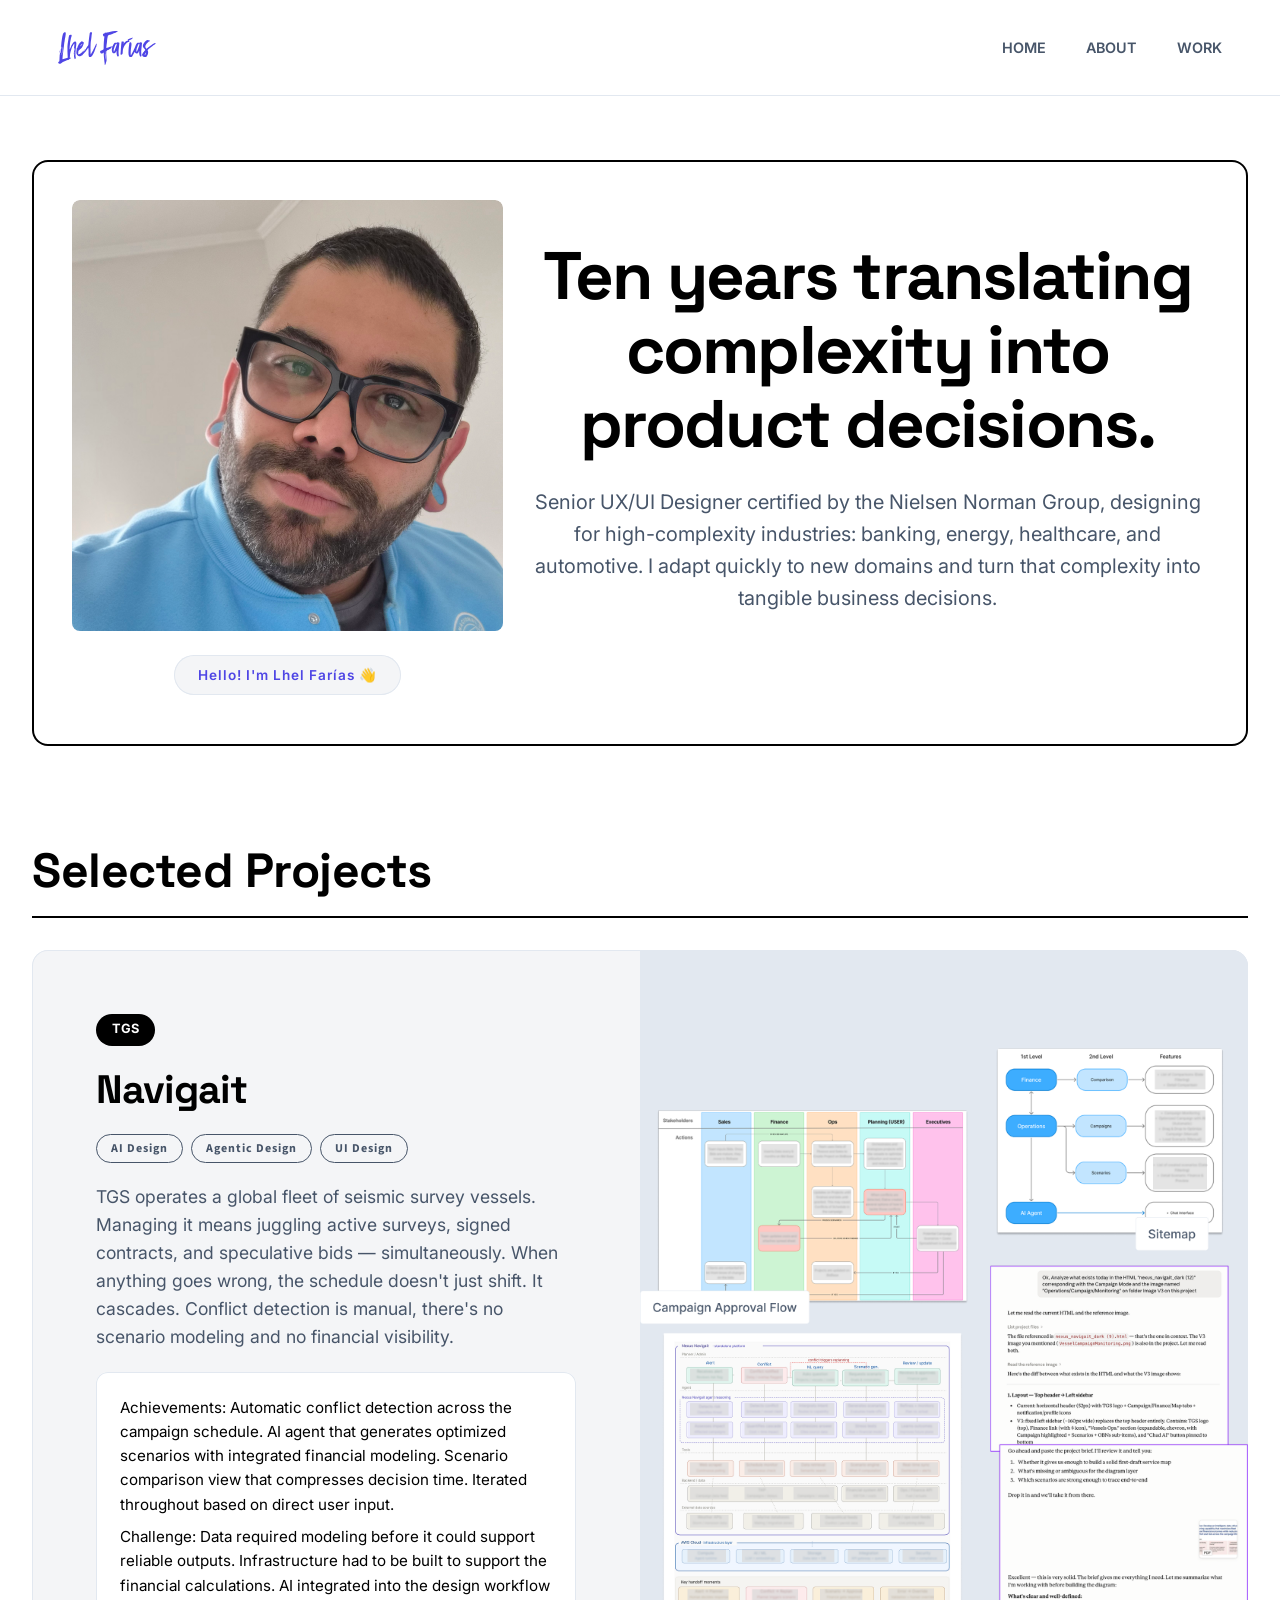
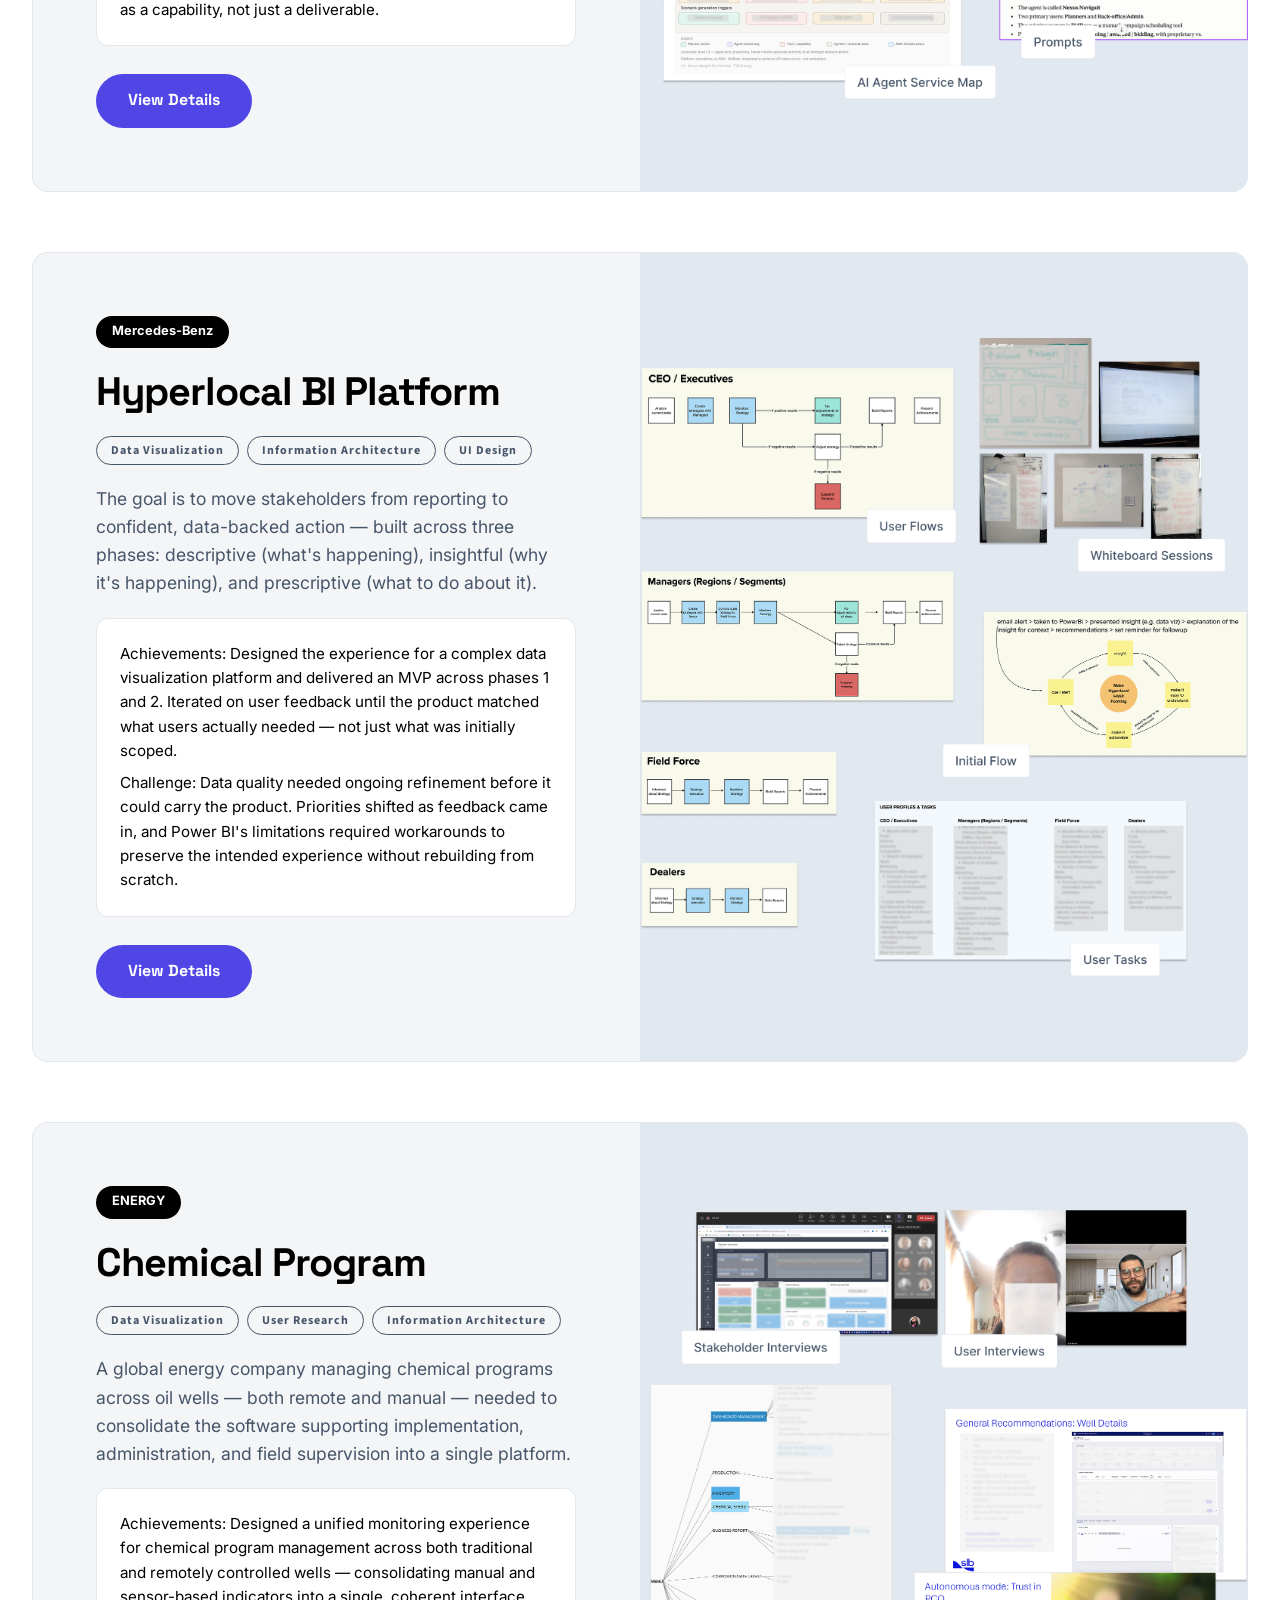
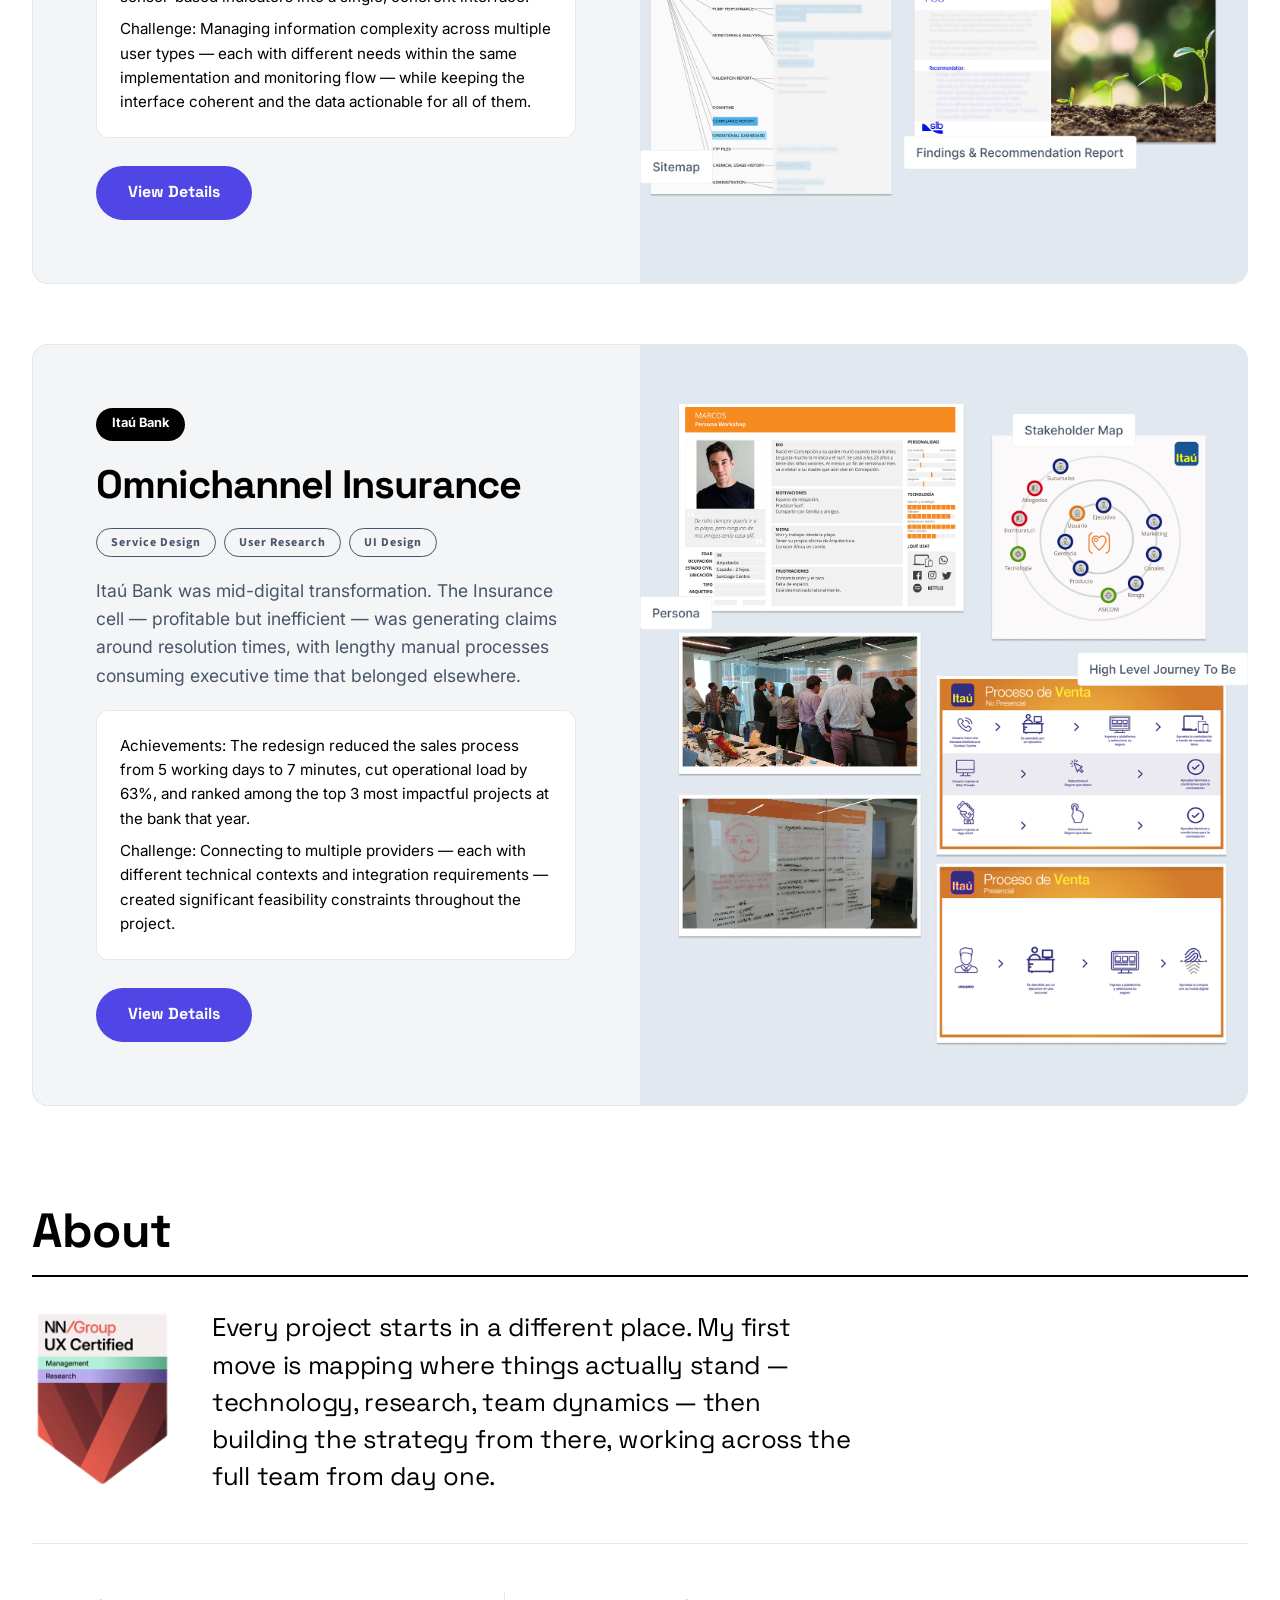
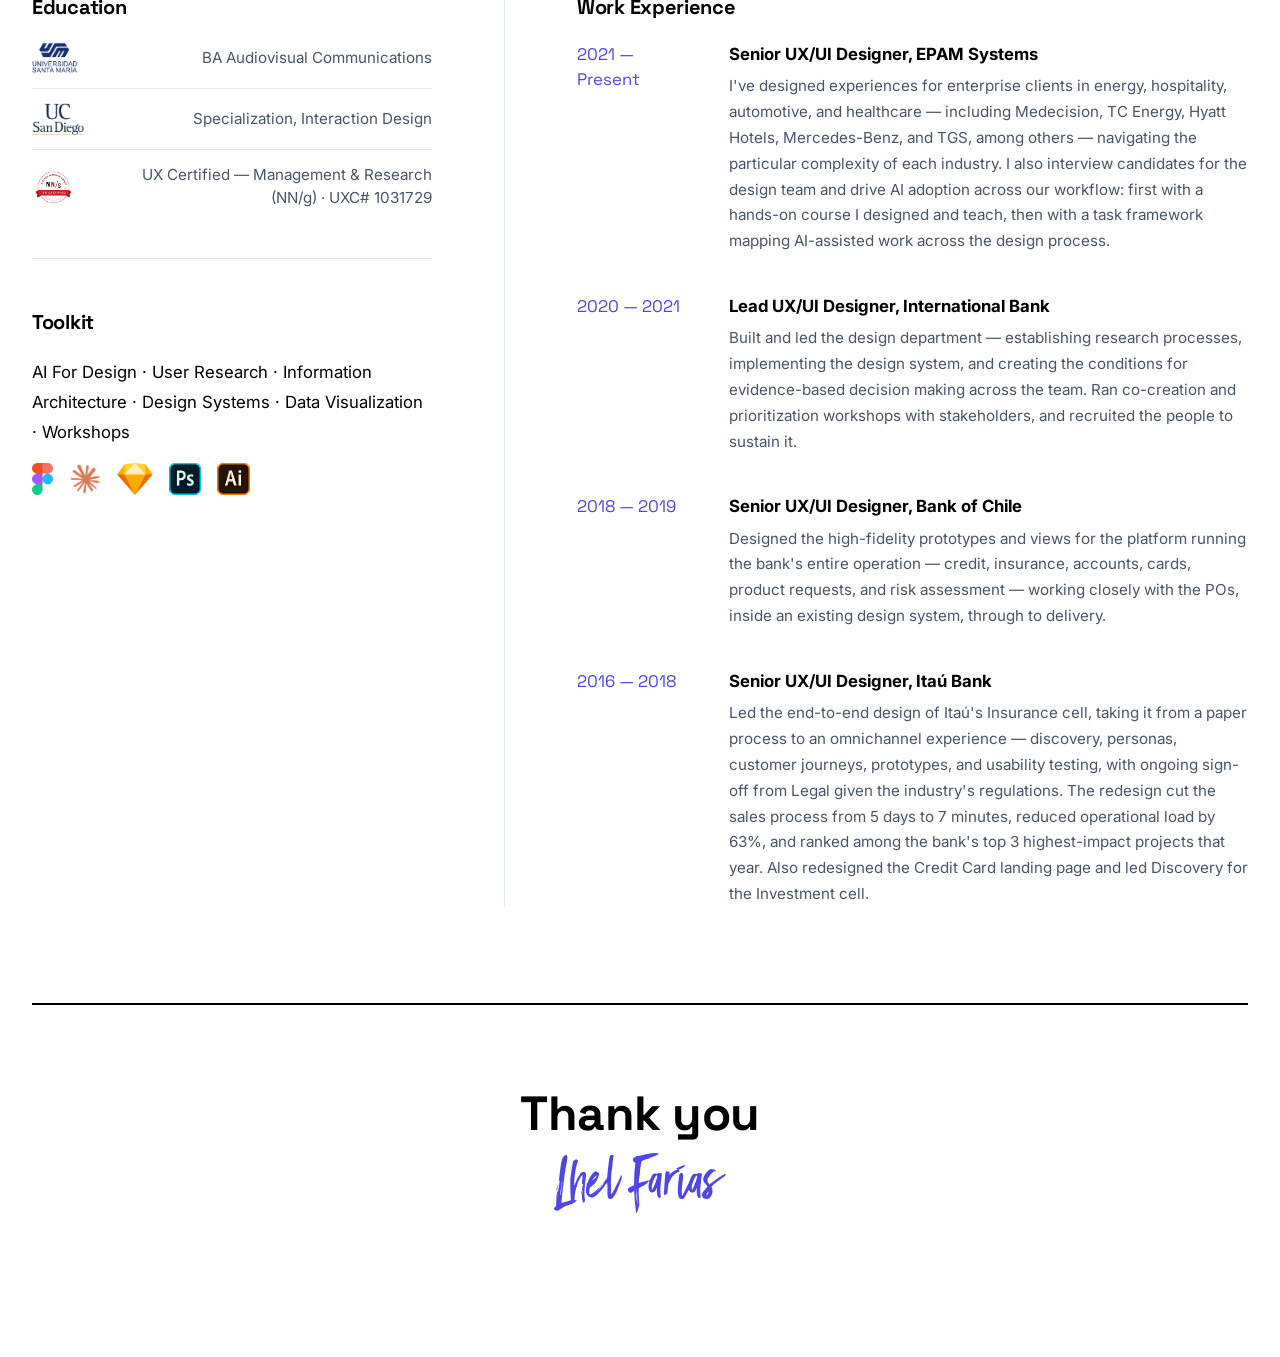
==== commit 4af5f5c0: "Larger Images / Better Copy / Responsive improved Larger Images for a detailed view  Better Copy  " ====
--- a/index.html
+++ b/index.html
@@ -25,7 +25,7 @@
     </button>
     <ul class="nav-menu" id="nav-menu">
       <li><a href="index.html" data-scroll-top>HOME</a></li>
-      <li><a href="#experience">EXPERIENCE</a></li>
+      <li><a href="#about">ABOUT</a></li>
       <li class="nav-item-work">
         <a href="#work">WORK</a>
         <div class="nav-dropdown">
@@ -50,91 +50,8 @@
       <p class="welcome-badge">Hello! I'm Lhel Farías 👋</p>
     </div>
     <div class="hero-content">
-      <h1>I find where user needs and business goals overlap.</h1>
-      <p>Senior UX/UI Designer with over 10 years across banking, energy, healthcare, and automotive — industries where the workflows are as complex as the stakes. The processes are intricate, the data is dense, and the numbers behind them are real. My objectives are better decisions, faster work, and measurable outcomes.</p>
-    </div>
-  </section>
-
-  <!-- EXPERIENCE -->
-  <section id="experience">
-    <h2 class="section-title">Experience</h2>
-    <div class="exp-grid">
-
-      <div class="stmt-card">
-        <p class="statement-text">Every project starts in a different place. My first move is always to map where things actually stand — technology, research, team dynamics — and build the right strategy from there. I work across the full team, early not late. The fastest path to a good solution is knowing the problem, the people, and the context.</p>
-
-        <div class="subsection">
-          <h3 class="card-label">Education</h3>
-          <ul class="education-row">
-            <li class="edu-item">
-              <div class="edu-logo-wrap"><img src="assets/logos/logo-usm.png" alt="USM" loading="lazy"></div>
-              <span class="edu-desc">BA Audiovisual Communications</span>
-            </li>
-            <li class="edu-item">
-              <div class="edu-logo-wrap"><img src="assets/logos/logo-usc.png" alt="USC" loading="lazy"></div>
-              <span class="edu-desc">Specialization Interaction Design</span>
-            </li>
-            <li class="edu-item">
-              <div class="edu-logo-wrap"><img src="assets/logos/logo-nng.png" alt="Nielsen Norman Group Certificate" loading="lazy"></div>
-              <span class="edu-desc">Research &amp; Management Certified</span>
-            </li>
-          </ul>
-        </div>
-
-        <div class="subsection">
-          <h3 class="card-label">Core Toolkit</h3>
-          <ul class="skills-row">
-            <li class="skill-pill">AI For Design</li>
-            <li class="skill-pill">User Research</li>
-            <li class="skill-pill">Information Architecture</li>
-            <li class="skill-pill">Design Systems</li>
-            <li class="skill-pill">Data Visualization</li>
-            <li class="skill-pill">Workshops</li>
-          </ul>
-        </div>
-
-        <div class="subsection">
-          <h3 class="card-label">Tools</h3>
-          <ul class="tools-row">
-            <li><img src="assets/tools/logo-figma.png" alt="Figma" loading="lazy"></li>
-            <li><img src="assets/tools/logo-claude.png" alt="Claude" loading="lazy"></li>
-            <li><img src="assets/tools/logo-sketch.png" alt="Sketch" loading="lazy"></li>
-            <li><img src="assets/tools/logo-photoshop.png" alt="Photoshop" loading="lazy"></li>
-            <li><img src="assets/tools/logo-illustrator.png" alt="Illustrator" loading="lazy"></li>
-          </ul>
-        </div>
-      </div>
-
-      <div class="timeline-card">
-        <h3 class="card-label">Experience Timeline</h3>
-        <ol class="timeline">
-          <li class="tl-item">
-            <span class="tl-date">Nov 2021 — Present</span>
-            <span class="tl-role">Senior UX/UI Designer</span>
-            <span class="tl-company">EPAM Systems Inc.</span>
-            <p class="tl-desc">Medecision, TC Energy, Hyatt Hotels, Indiana Hemophilia &amp; Thrombosis Center, Mercedes-Benz, TGS — each one a different industry, a different set of constraints, a different definition of what good looks like. That range is deliberate. Complex problems in unfamiliar domains are where the most interesting design work happens.</p>
-          </li>
-          <li class="tl-item">
-            <span class="tl-date">Jan 2020 — Oct 2021</span>
-            <span class="tl-role">Lead UX/UI Designer</span>
-            <span class="tl-company">International Bank</span>
-            <p class="tl-desc">Built and led the design department — establishing research processes, implementing the design system, and creating the conditions for evidence-based decision making across the team. Ran co-creation and prioritization workshops with stakeholders, and recruited the people to sustain it.</p>
-          </li>
-          <li class="tl-item">
-            <span class="tl-date">2018 — 2019</span>
-            <span class="tl-role">Senior UX/UI Designer</span>
-            <span class="tl-company">Bank of Chile</span>
-            <p class="tl-desc">Designed high-fidelity prototypes across Customer File, Post-Sale, and Sales flows for personal and business segments — translating business needs into product decisions alongside POs and development teams.</p>
-          </li>
-          <li class="tl-item">
-            <span class="tl-date">2016 — 2018</span>
-            <span class="tl-role">Senior UX/UI Designer</span>
-            <span class="tl-company">Itaú Bank</span>
-            <p class="tl-desc">Led the end-to-end design of the Insurance cell, taking it from a paper-based process to an omnichannel experience. Also redesigned the Credit Card landing page and ran Discovery research for the Investment cell.</p>
-          </li>
-        </ol>
-      </div>
-
+      <h1>Ten years translating complexity into product decisions.</h1>
+      <p>Senior UX/UI Designer certified by the Nielsen Norman Group, designing for high-complexity industries: banking, energy, healthcare, and automotive. I adapt quickly to new domains and turn that complexity into tangible business decisions.</p>
     </div>
   </section>
 
@@ -143,7 +60,7 @@
     <h2 class="section-title">Selected Projects</h2>
     <div class="projects-stack">
 
-      <article class="project-card">
+      <article class="project-card" data-gallery>
         <div class="proj-content">
           <span class="client-badge">TGS</span>
           <h3 class="proj-title">Navigait</h3>
@@ -160,11 +77,11 @@
           <a class="btn-primary" href="navigait.html">View Details<span class="visually-hidden">: Navigait</span></a>
         </div>
         <div class="project-visual">
-          <img src="assets/covers/cover-navigait.png" alt="Navigait project visual" loading="lazy" decoding="async">
-        </div>
-      </article>
-
-      <article class="project-card">
+          <a class="mockup-link" href="assets/covers/cover-navigait.png"><img src="assets/covers/cover-navigait.png" alt="Navigait project visual" loading="lazy" decoding="async"></a>
+        </div>
+      </article>
+
+      <article class="project-card" data-gallery>
         <div class="proj-content">
           <span class="client-badge">Mercedes-Benz</span>
           <h3 class="proj-title">Hyperlocal BI Platform</h3>
@@ -181,11 +98,11 @@
           <a class="btn-primary" href="hyperlocal-bi.html">View Details<span class="visually-hidden">: Hyperlocal BI Platform</span></a>
         </div>
         <div class="project-visual">
-          <img src="assets/covers/cover-hyperlocal-bi.png" alt="Hyperlocal BI Platform visual" loading="lazy" decoding="async">
-        </div>
-      </article>
-
-      <article class="project-card">
+          <a class="mockup-link" href="assets/covers/cover-hyperlocal-bi.png"><img src="assets/covers/cover-hyperlocal-bi.png" alt="Hyperlocal BI Platform visual" loading="lazy" decoding="async"></a>
+        </div>
+      </article>
+
+      <article class="project-card" data-gallery>
         <div class="proj-content">
           <span class="client-badge">ENERGY</span>
           <h3 class="proj-title">Chemical Program</h3>
@@ -202,11 +119,11 @@
           <a class="btn-primary" href="chemical-program.html">View Details<span class="visually-hidden">: Chemical Program</span></a>
         </div>
         <div class="project-visual">
-          <img src="assets/covers/cover-chemical-program.png" alt="Chemical Program visual" loading="lazy" decoding="async">
-        </div>
-      </article>
-
-      <article class="project-card">
+          <a class="mockup-link" href="assets/covers/cover-chemical-program.png"><img src="assets/covers/cover-chemical-program.png" alt="Chemical Program visual" loading="lazy" decoding="async"></a>
+        </div>
+      </article>
+
+      <article class="project-card" data-gallery>
         <div class="proj-content">
           <span class="client-badge">Itaú Bank</span>
           <h3 class="proj-title">Omnichannel Insurance</h3>
@@ -223,10 +140,95 @@
           <a class="btn-primary" href="omnichannel-insurance.html">View Details<span class="visually-hidden">: Omnichannel Insurance</span></a>
         </div>
         <div class="project-visual">
-          <img src="assets/covers/cover-omnichannel-insurance.png" alt="Omnichannel Insurance project visual" loading="lazy" decoding="async">
-        </div>
-      </article>
-
+          <a class="mockup-link" href="assets/covers/cover-omnichannel-insurance.png"><img src="assets/covers/cover-omnichannel-insurance.png" alt="Omnichannel Insurance project visual" loading="lazy" decoding="async"></a>
+        </div>
+      </article>
+
+    </div>
+  </section>
+
+  <!-- ABOUT -->
+  <section id="about">
+    <h2 class="section-title">About</h2>
+    <div class="about-body">
+      <div class="about-intro-row">
+        <img class="about-badge" src="assets/logo/CertUX.png" alt="Nielsen Norman Group UX Certified — Management &amp; Research, UXC# 1031729" loading="lazy">
+        <p class="about-intro">Every project starts in a different place. My first move is mapping where things actually stand — technology, research, team dynamics — then building the strategy from there, working across the full team from day one.</p>
+      </div>
+
+      <hr class="about-divider">
+
+      <div class="about-grid">
+        <div class="about-col-left">
+          <div class="about-block">
+            <h3 class="about-label">Education</h3>
+            <ul class="about-edu-list">
+              <li class="about-edu-row">
+                <img src="assets/logos/logo-usm.png" alt="USM" loading="lazy">
+                <span>BA Audiovisual Communications</span>
+              </li>
+              <li class="about-edu-row">
+                <img src="assets/logos/logo-usc.png" alt="USC" loading="lazy">
+                <span>Specialization, Interaction Design</span>
+              </li>
+              <li class="about-edu-row">
+                <img src="assets/logos/logo-nng.png" alt="Nielsen Norman Group" loading="lazy">
+                <span>UX Certified — Management &amp; Research (NN/g) · UXC# 1031729</span>
+              </li>
+            </ul>
+          </div>
+
+          <hr class="about-divider">
+
+          <div class="about-block">
+            <h3 class="about-label">Toolkit</h3>
+            <p class="about-toolkit">AI For Design · User Research · Information Architecture · Design Systems · Data Visualization · Workshops</p>
+            <div class="about-tools">
+              <img src="assets/tools/logo-figma.png" alt="Figma" loading="lazy">
+              <img src="assets/tools/logo-claude.png" alt="Claude" loading="lazy">
+              <img src="assets/tools/logo-sketch.png" alt="Sketch" loading="lazy">
+              <img src="assets/tools/logo-photoshop.png" alt="Photoshop" loading="lazy">
+              <img src="assets/tools/logo-illustrator.png" alt="Illustrator" loading="lazy">
+            </div>
+          </div>
+        </div>
+
+        <div class="about-col-right">
+          <div class="about-block">
+            <h3 class="about-label">Work Experience</h3>
+            <div class="about-timeline">
+              <div class="about-tl-row">
+                <span class="about-tl-date">2021 — Present</span>
+                <div class="about-tl-content">
+                  <span class="about-tl-role">Senior UX/UI Designer, EPAM Systems</span>
+                  <p class="about-tl-desc">I've designed experiences for enterprise clients in energy, hospitality, automotive, and healthcare — including Medecision, TC Energy, Hyatt Hotels, Mercedes-Benz, and TGS, among others — navigating the particular complexity of each industry. I also interview candidates for the design team and drive AI adoption across our workflow: first with a hands-on course I designed and teach, then with a task framework mapping AI-assisted work across the design process.</p>
+                </div>
+              </div>
+              <div class="about-tl-row">
+                <span class="about-tl-date">2020 — 2021</span>
+                <div class="about-tl-content">
+                  <span class="about-tl-role">Lead UX/UI Designer, International Bank</span>
+                  <p class="about-tl-desc">Built and led the design department — establishing research processes, implementing the design system, and creating the conditions for evidence-based decision making across the team. Ran co-creation and prioritization workshops with stakeholders, and recruited the people to sustain it.</p>
+                </div>
+              </div>
+              <div class="about-tl-row">
+                <span class="about-tl-date">2018 — 2019</span>
+                <div class="about-tl-content">
+                  <span class="about-tl-role">Senior UX/UI Designer, Bank of Chile</span>
+                  <p class="about-tl-desc">Designed the high-fidelity prototypes and views for the platform running the bank's entire operation — credit, insurance, accounts, cards, product requests, and risk assessment — working closely with the POs, inside an existing design system, through to delivery.</p>
+                </div>
+              </div>
+              <div class="about-tl-row">
+                <span class="about-tl-date">2016 — 2018</span>
+                <div class="about-tl-content">
+                  <span class="about-tl-role">Senior UX/UI Designer, Itaú Bank</span>
+                  <p class="about-tl-desc">Led the end-to-end design of Itaú's Insurance cell, taking it from a paper process to an omnichannel experience — discovery, personas, customer journeys, prototypes, and usability testing, with ongoing sign-off from Legal given the industry's regulations. The redesign cut the sales process from 5 days to 7 minutes, reduced operational load by 63%, and ranked among the bank's top 3 highest-impact projects that year. Also redesigned the Credit Card landing page and led Discovery for the Investment cell.</p>
+                </div>
+              </div>
+            </div>
+          </div>
+        </div>
+      </div>
     </div>
   </section>
 
--- a/styles.css
+++ b/styles.css
@@ -8,7 +8,7 @@
    4. Layout
    5. Shared components
    6. Home: hero
-   7. Home: experience
+   7. Home: about
    8. Projects (home list + case-study hero)
    9. Footer
    10. Case studies
@@ -308,23 +308,24 @@
 .skill-pill {
   display: inline-flex; align-items: center;
   padding: 6px 14px;
-  border: 1.5px solid var(--color-accent);
+  border: 1.5px solid var(--color-muted);
   border-radius: 40px;
   font-family: var(--font-pill);
   font-size: 12px; font-weight: 700; line-height: 1.25;
   letter-spacing: 1px;
-  color: var(--color-accent);
+  color: var(--color-muted);
 }
 
 .btn-primary {
   display: inline-flex; align-items: center; justify-content: center;
   width: fit-content;
-  padding: 10px 29px 12px;
+  margin-top: 8px;
+  padding: 13px 32px 15px;
   border-radius: var(--radius-pill);
   background: var(--color-accent);
   color: #fff;
   font-family: var(--font-display);
-  font-size: 0.95rem; font-weight: 700; line-height: 1.6;
+  font-size: 1rem; font-weight: 700; line-height: 1.6;
   text-align: center;
   text-decoration: none;
   transition: background-color 0.2s;
@@ -413,87 +414,110 @@
 }
 
 
-/* 7. Home: experience
-   ========================================================================== */
-
-.exp-grid {
-  display: grid;
-  grid-template-columns: minmax(0, 543px) minmax(0, 1fr);
-  gap: 24px;
-}
-
-@media (max-width: 1100px) {
-  .exp-grid { grid-template-columns: minmax(0, 1fr); }
-}
-
-.stmt-card,
-.timeline-card {
+/* 7. Home: about
+   ========================================================================== */
+
+.about-body {
   display: flex; flex-direction: column;
-  padding: var(--card-pad);
-  border-radius: var(--radius-lg);
-  box-shadow: var(--ring);
-}
-.stmt-card { gap: 20px; background: var(--color-surface); }
-.timeline-card { gap: 24px; background: var(--color-bg); }
-
-.statement-text {
+  gap: clamp(32px, 5vw, 48px);
+}
+
+.about-intro-row {
+  display: flex;
+  align-items: flex-start;
+  gap: clamp(24px, 4vw, 40px);
+}
+
+.about-badge { width: 140px; height: auto; flex-shrink: 0; }
+
+.about-intro {
+  flex: 1 1 auto;
+  min-width: 0;
   font-family: var(--font-display);
   font-size: clamp(1.25rem, 1rem + 0.8vw, 1.6rem);
-  line-height: 1.4;
-  letter-spacing: -0.5px;
-}
-
-.subsection { display: flex; flex-direction: column; gap: 10px; }
-
-.education-row { display: grid; grid-template-columns: repeat(3, minmax(0, 1fr)); gap: 20px; }
-.edu-item { display: flex; flex-direction: column; gap: 10px; }
-.edu-logo-wrap { height: 50px; display: flex; align-items: center; }
-.edu-logo-wrap img { width: auto; max-width: min(110px, 100%); max-height: 50px; object-fit: contain; }
-.edu-desc { font-size: 13px; line-height: 1.4; letter-spacing: 0.25px; color: var(--color-muted); }
-
-/* Small phones: logo beside its text so long words don't collide. */
-@media (max-width: 480px) {
-  .education-row { grid-template-columns: minmax(0, 1fr); gap: 12px; }
-  .edu-item { flex-direction: row; align-items: center; gap: 16px; }
-  .edu-logo-wrap { flex: 0 0 96px; }
-}
-
-.tools-row { display: flex; flex-wrap: wrap; align-items: center; gap: 16px; }
-.tools-row img { width: auto; height: 36px; }
-
-/* Timeline */
-.timeline {
-  --tl-indent: 32px;
-  position: relative;
-  display: flex; flex-direction: column; gap: 40px;
-  padding-inline: var(--tl-indent);
-}
-.timeline::before {
-  content: '';
-  position: absolute; top: 2px; bottom: 0; left: 0;
-  width: 2px;
-  background: var(--color-border);
-}
-
-.tl-item { position: relative; display: flex; flex-direction: column; gap: 1px; }
-.tl-item::before {
-  content: '';
-  position: absolute; top: 5px; left: calc(-1 * var(--tl-indent) - 6px);
-  width: 14px; height: 14px;
-  border-radius: 50%;
-  background: var(--color-accent);
-  box-shadow: inset 0 0 0 3px var(--color-bg);
-}
-
-.tl-date,
-.tl-company { font-size: 0.9rem; font-weight: 600; line-height: 1.6; }
-.tl-date { color: var(--color-muted); }
-.tl-company { color: var(--color-accent); }
-.tl-role { font-size: 0.95rem; font-weight: 700; line-height: 1.6; }
-.tl-desc { margin-top: 6px; font-size: 0.95rem; line-height: 1.6; color: var(--color-muted); }
-
+  line-height: 1.45;
+  letter-spacing: -0.3px;
+  max-width: 640px;
+}
+
+@media (max-width: 560px) {
+  .about-intro-row { flex-direction: column; gap: 20px; }
+  .about-badge { width: 100px; }
+}
+
+.about-divider { border: 0; border-top: 1px solid var(--color-border); margin: 0; }
+
+.about-grid {
+  display: grid;
+  grid-template-columns: minmax(0, 400px) minmax(0, 1fr);
+  gap: clamp(40px, 6vw, 72px);
+  align-items: start;
+}
+
+.about-col-left { display: flex; flex-direction: column; gap: clamp(32px, 5vw, 48px); }
+
+.about-col-right {
+  padding-left: clamp(40px, 6vw, 72px);
+  border-left: 1px solid var(--color-border);
+}
+
+.about-block { display: flex; flex-direction: column; }
+
+.about-label {
+  font-family: var(--font-display);
+  font-size: 1.25rem;
+  font-weight: 700;
+  letter-spacing: -0.3px;
+  margin: 0 0 20px;
+}
+
+.about-edu-list { display: flex; flex-direction: column; gap: 14px; list-style: none; margin: 0; padding: 0; }
+.about-edu-row {
+  display: flex; align-items: center; justify-content: space-between;
+  gap: 24px;
+  padding-bottom: 14px;
+  border-bottom: 1px solid var(--color-border);
+  font-size: 0.95rem;
+}
+.about-edu-row:last-child { border-bottom: 0; padding-bottom: 0; }
+.about-edu-row img { height: 32px; width: auto; max-width: 110px; object-fit: contain; flex-shrink: 0; }
+.about-edu-row span { color: var(--color-muted); text-align: right; }
+
+.about-toolkit { margin: 0 0 16px; font-size: 1.05rem; line-height: 1.8; }
+
+.about-tools { display: flex; flex-wrap: wrap; align-items: center; gap: 16px; }
+.about-tools img { width: auto; height: 32px; }
+
+.about-timeline { display: flex; flex-direction: column; gap: 40px; }
+.about-tl-row { display: flex; gap: 32px; flex-wrap: wrap; }
+.about-tl-date {
+  flex: 0 0 120px;
+  font-family: var(--font-display);
+  font-size: 1.05rem;
+  color: var(--color-accent);
+}
+.about-tl-content { flex: 1 1 320px; min-width: 0; display: flex; flex-direction: column; gap: 6px; }
+.about-tl-role { font-size: 1.05rem; font-weight: 700; }
+.about-tl-desc { margin: 0; font-size: 0.95rem; line-height: 1.7; color: var(--color-muted); max-width: 640px; }
+
+/* Tablet: stack the two columns, swap the vertical divider for a horizontal one. */
+@media (max-width: 860px) {
+  .about-grid { grid-template-columns: 1fr; gap: clamp(32px, 5vw, 48px); }
+  .about-col-right {
+    padding-left: 0;
+    border-left: 0;
+    padding-top: clamp(32px, 5vw, 48px);
+    border-top: 1px solid var(--color-border);
+  }
+}
+
+/* Phones: simplify rows further. */
 @media (max-width: 600px) {
-  .timeline { --tl-indent: 24px; padding-inline-end: 0; }
+  .about-tl-row { flex-direction: column; gap: 6px; }
+  .about-tl-date { flex: none; }
+  .about-tl-content { flex: none; }
+  .about-edu-row { flex-direction: column; align-items: flex-start; gap: 4px; }
+  .about-edu-row span { text-align: left; }
 }
 
 
@@ -551,6 +575,33 @@
   color: var(--color-muted);
 }
 
+.proj-meta {
+  display: flex; flex-wrap: wrap;
+  gap: 28px;
+  padding: 16px 0;
+  border-top: 1px solid var(--color-border);
+  border-bottom: 1px solid var(--color-border);
+}
+.proj-meta-item { display: flex; flex-direction: column; gap: 2px; }
+.proj-meta-label {
+  font-size: 11px; font-weight: 700;
+  letter-spacing: 0.08em;
+  text-transform: uppercase;
+  color: var(--color-muted);
+}
+.proj-meta-value { font-size: 0.9rem; font-weight: 600; }
+
+@media (max-width: 500px) {
+  .proj-meta { flex-direction: column; gap: 14px; }
+}
+
+.proj-process {
+  margin: 0;
+  font-size: clamp(1rem, 0.95rem + 0.3vw, 1.1rem);
+  line-height: 1.6;
+  color: var(--color-muted);
+}
+
 .proj-metrics {
   display: flex; flex-direction: column; gap: 8px;
   padding: clamp(20px, 2.5vw, 24px);
@@ -571,6 +622,17 @@
   .project-card { flex-direction: column; min-height: 0; }
   .project-visual { order: -1; }
   .project-visual img { height: auto; }
+}
+
+
+/* 8b. Case-study end CTA
+   ========================================================================== */
+
+.case-cta {
+  display: flex; align-items: center; justify-content: center;
+  flex-wrap: wrap;
+  gap: 20px;
+  padding: clamp(32px, 5vw, 48px) 0 0;
 }
 
 
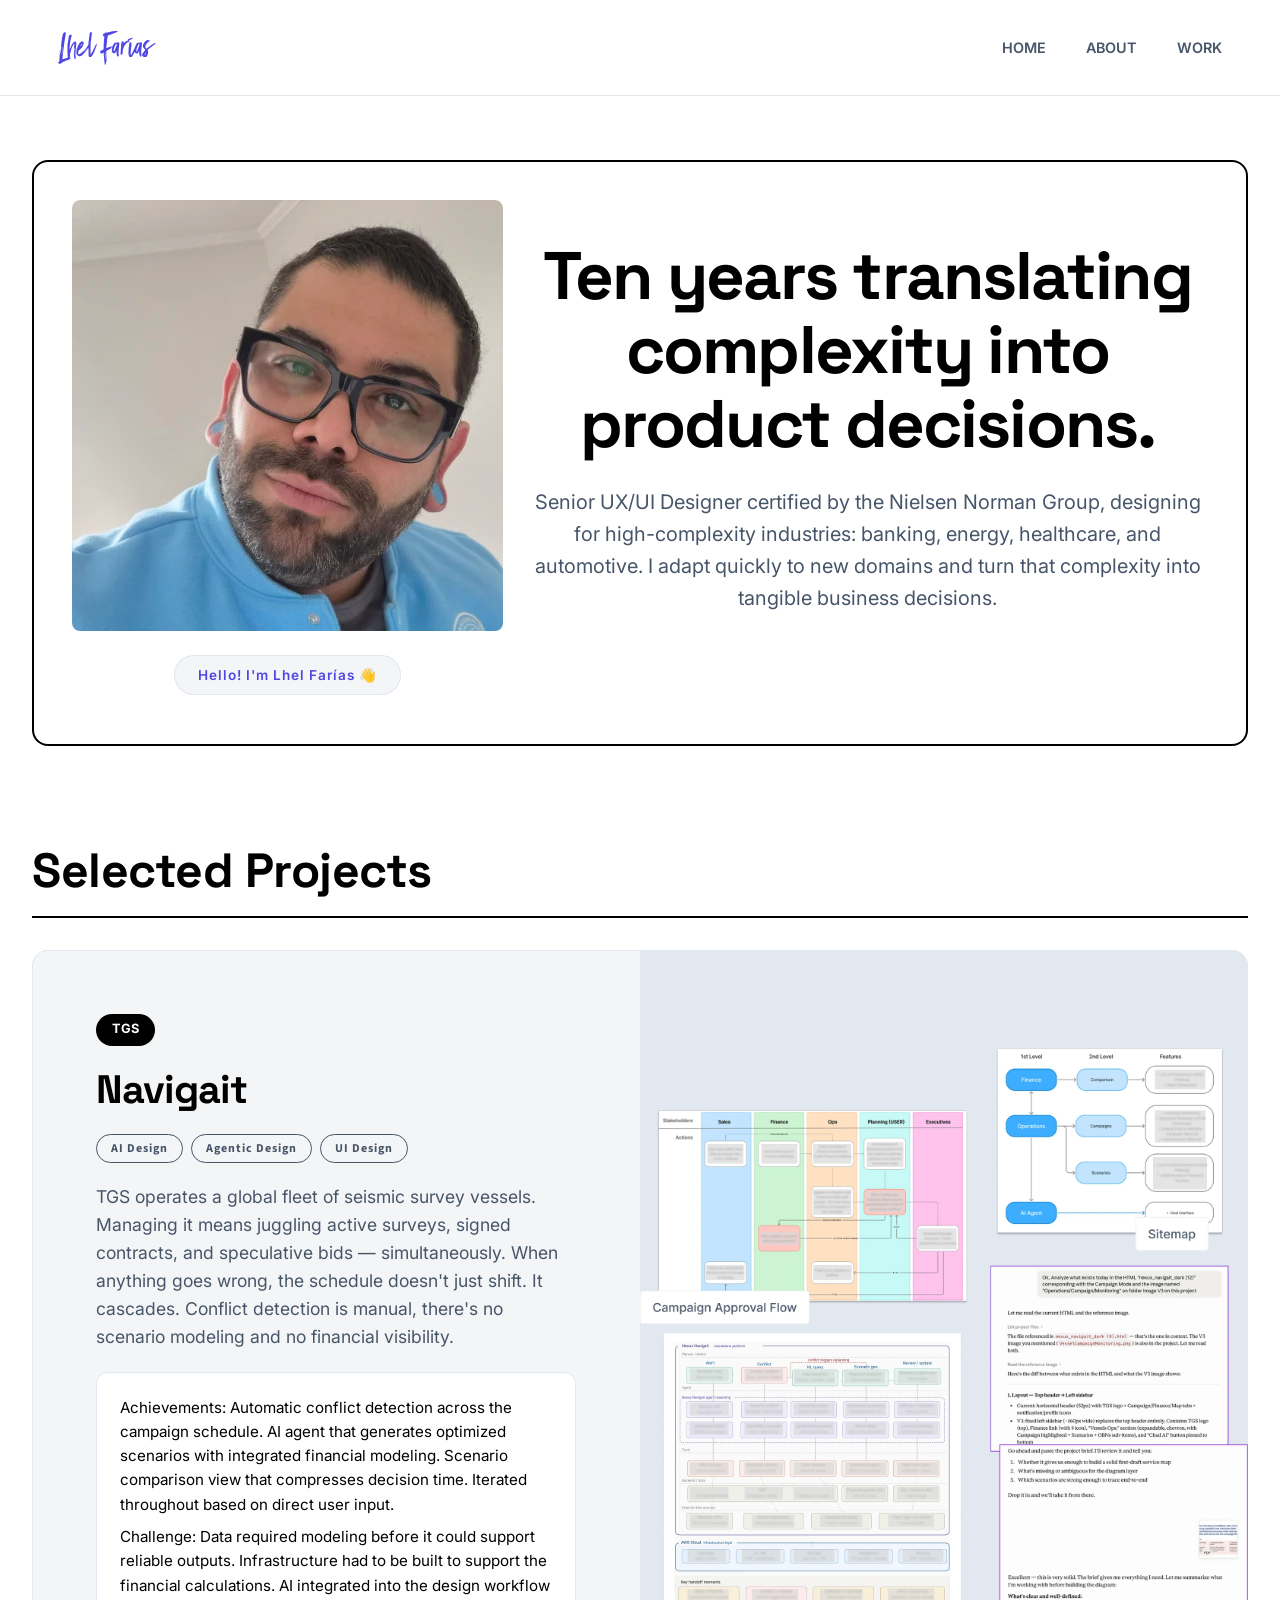
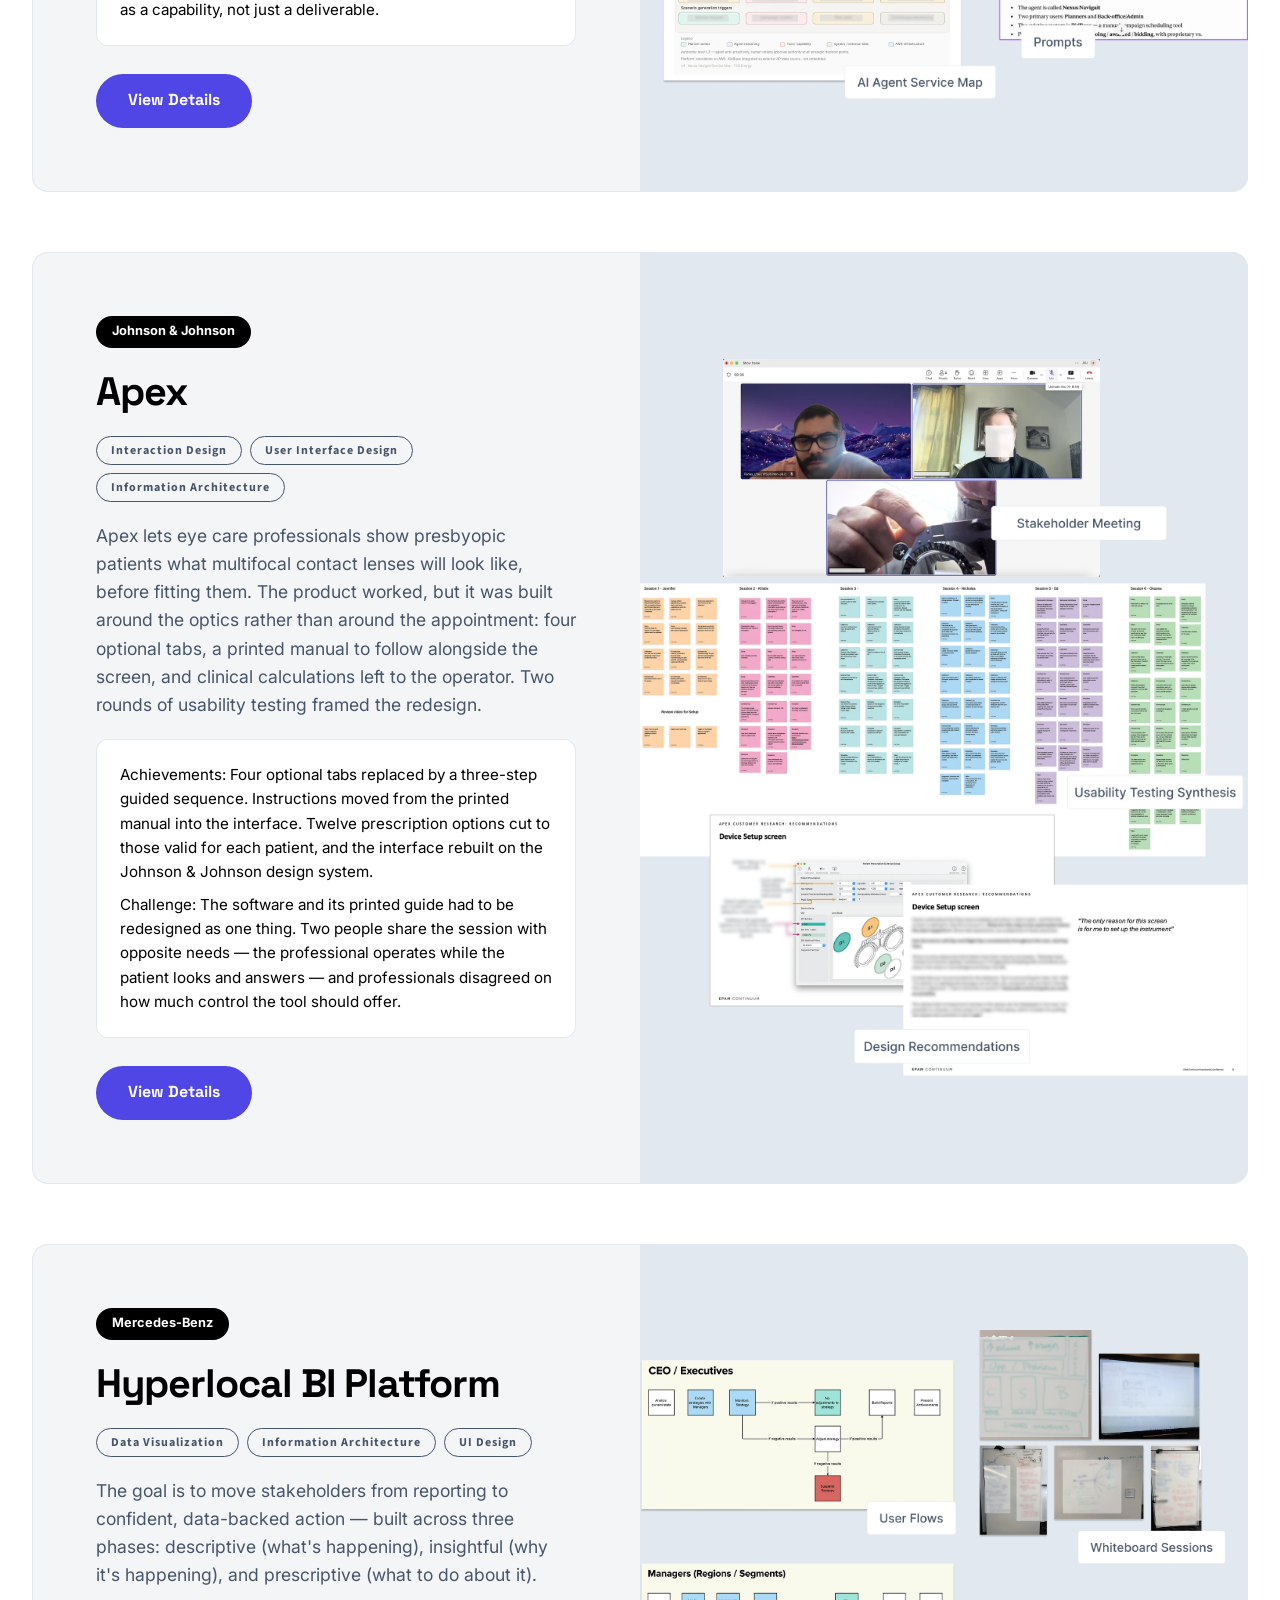
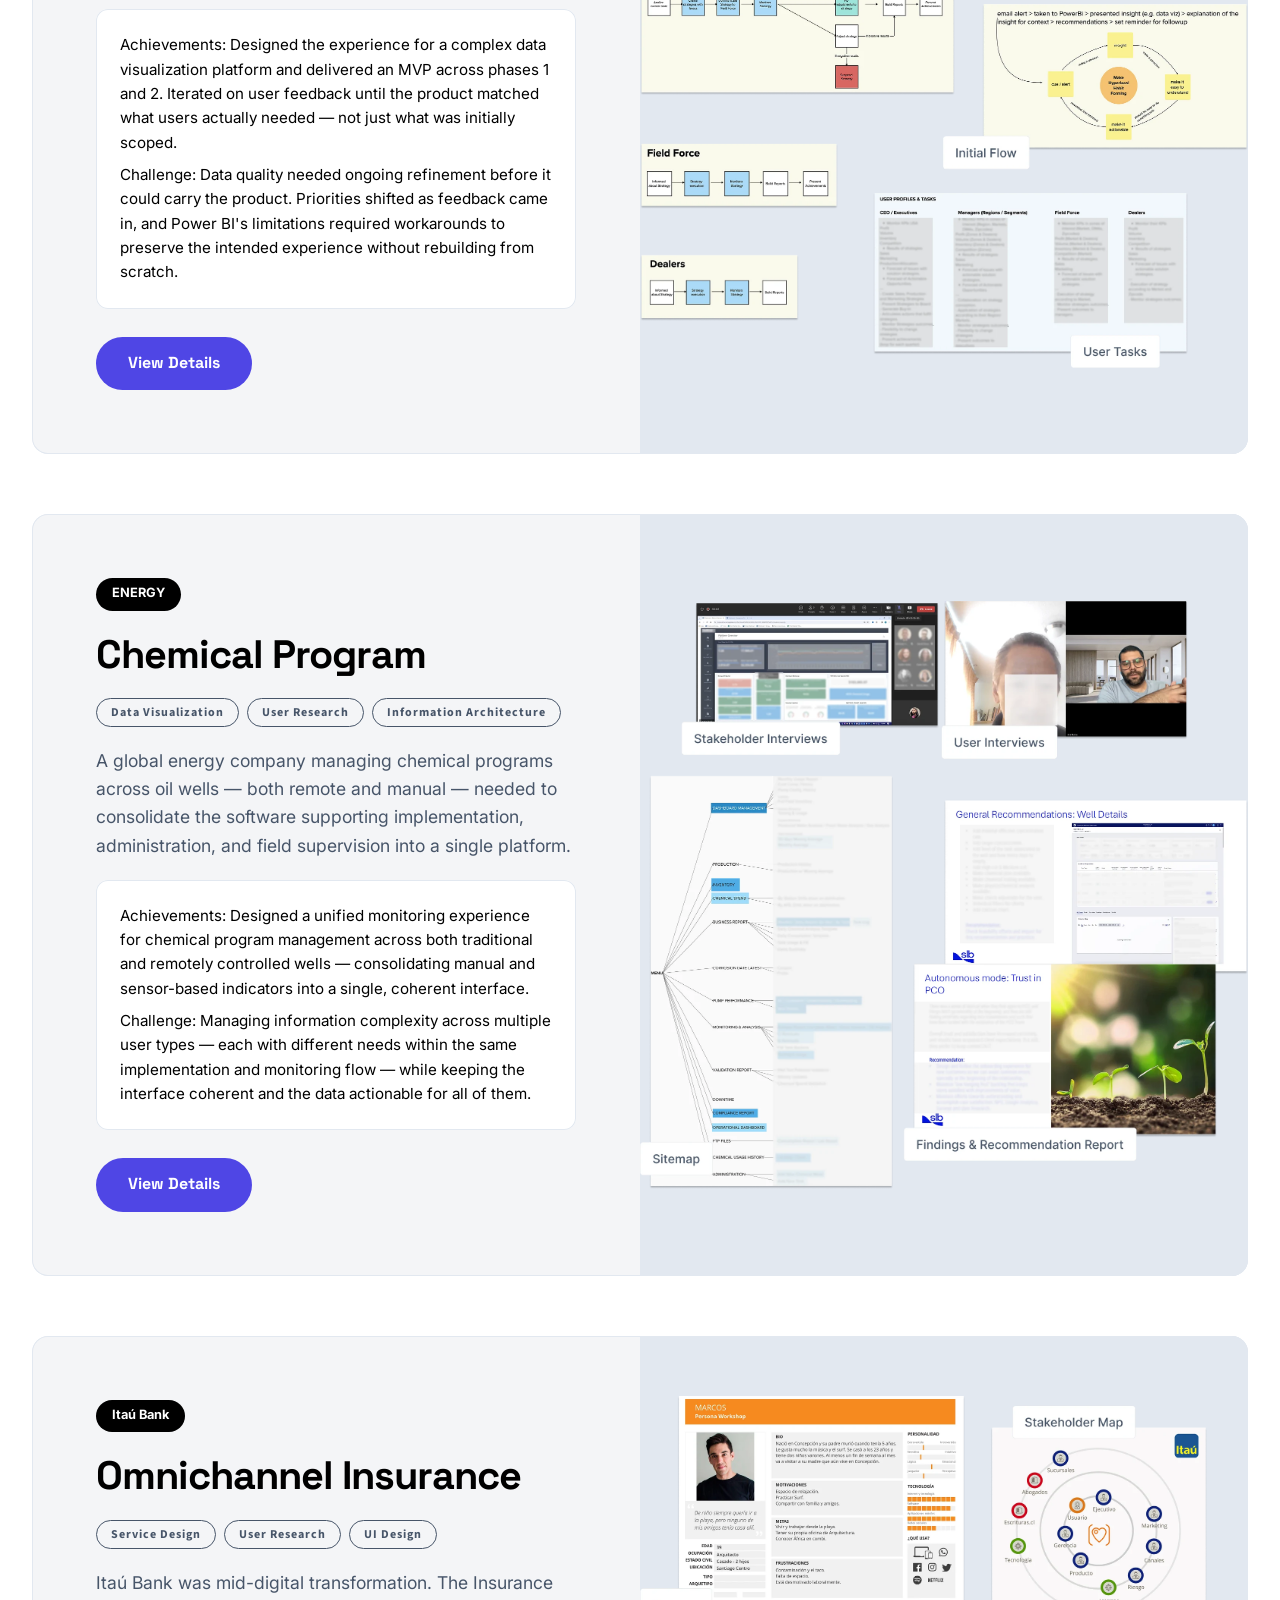
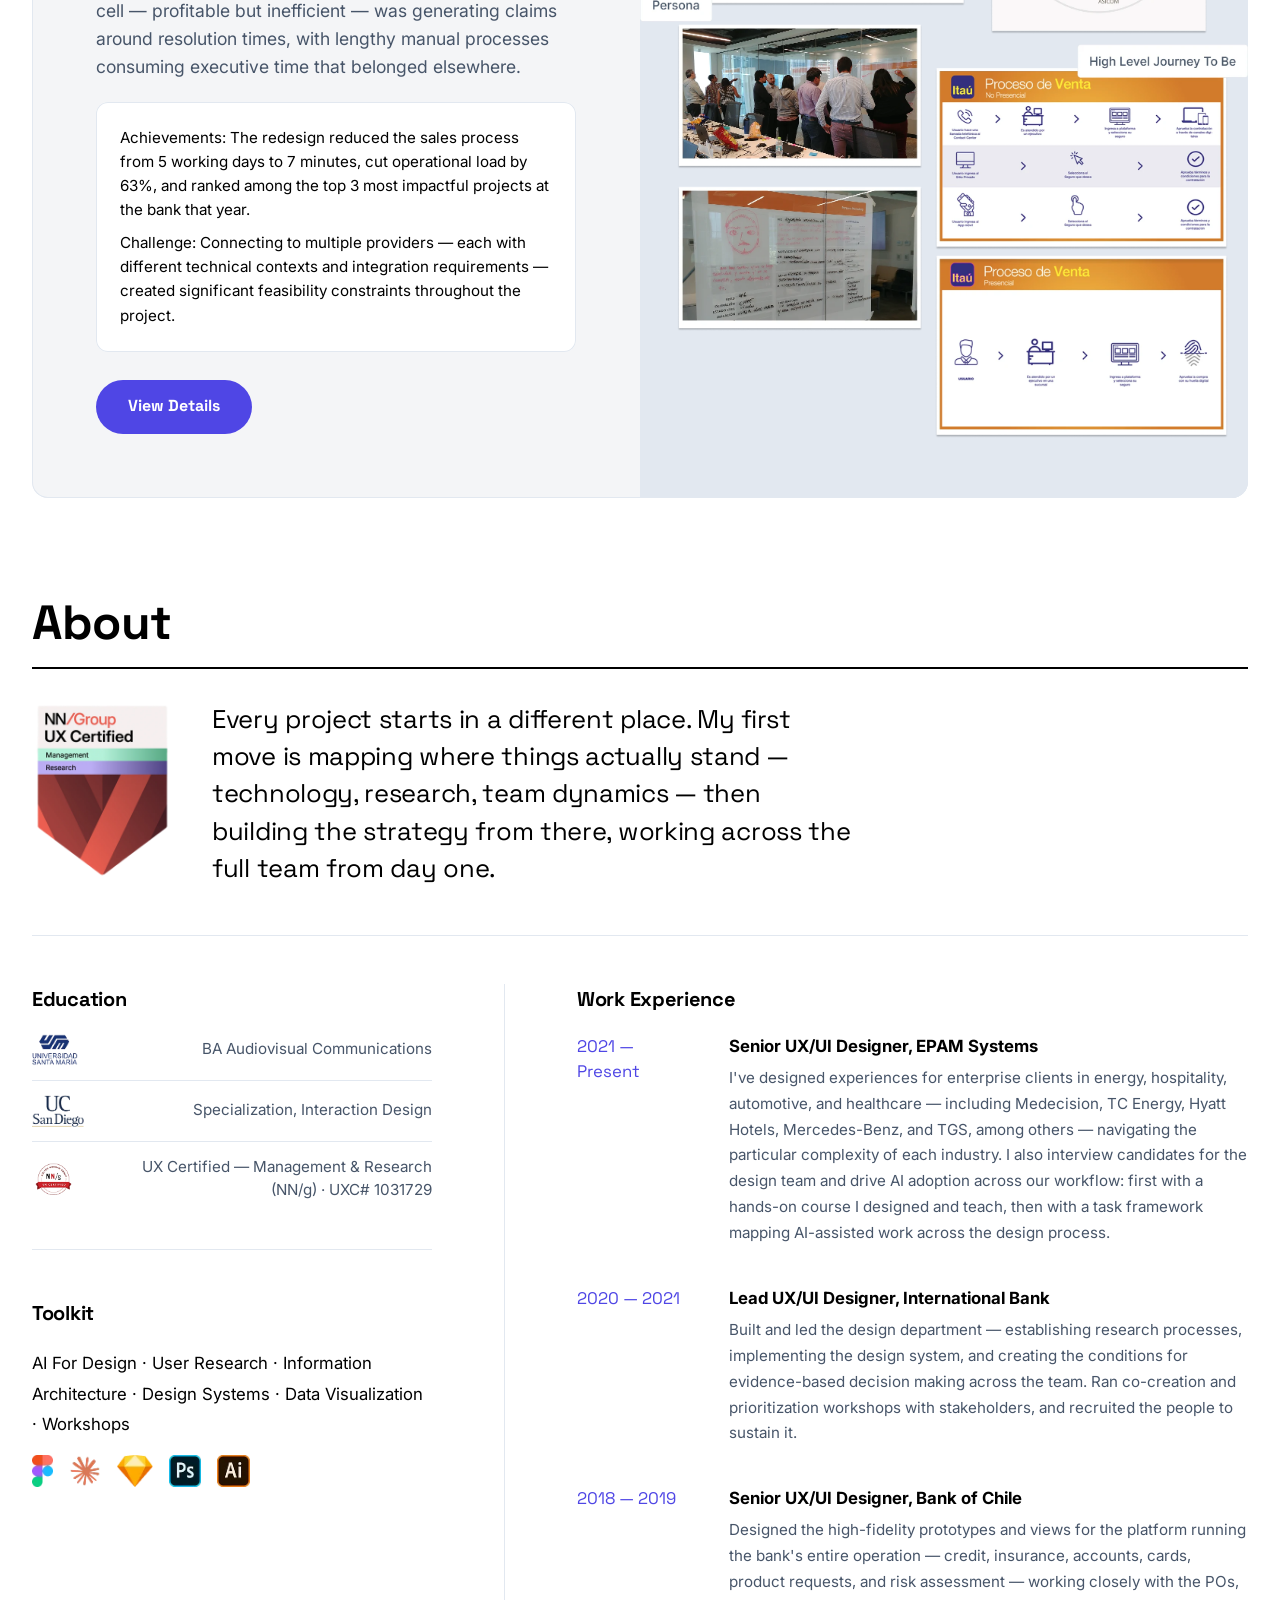
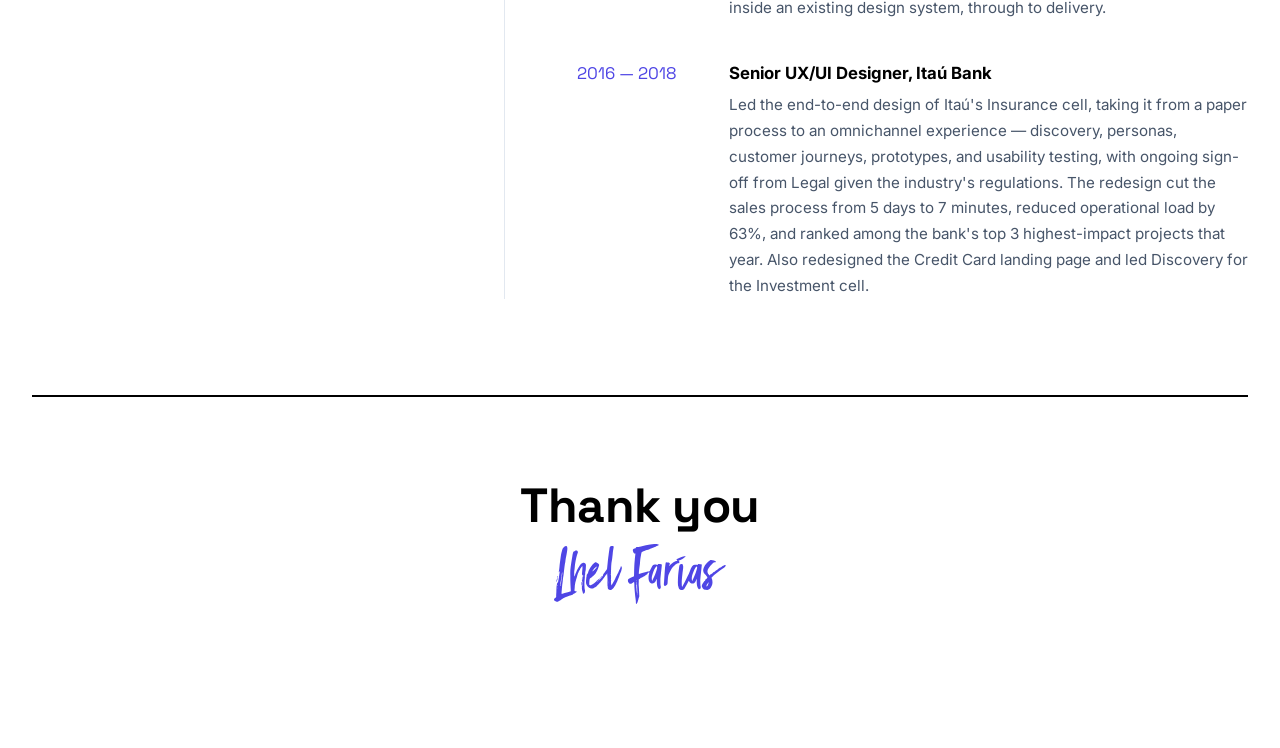
==== commit 9e1d90af: "Incluí Apex e imagenes nuevas Add Apex case study + convert all images to WebP." ====
--- a/index.html
+++ b/index.html
@@ -30,6 +30,7 @@
         <a href="#work">WORK</a>
         <div class="nav-dropdown">
           <a href="navigait.html">Navigait</a>
+          <a href="apex.html">Apex</a>
           <a href="hyperlocal-bi.html">Hyperlocal BI Platform</a>
           <a href="chemical-program.html">Chemical Program</a>
           <a href="omnichannel-insurance.html">Omnichannel Insurance</a>
@@ -45,7 +46,7 @@
   <section id="hero" class="hero-bento">
     <div class="hero-photo-col">
       <div class="hero-photo">
-        <img src="assets/photos/selfie.png" alt="Lhel Farías">
+        <img width="431" height="439" src="assets/photos/selfie.webp" alt="Lhel Farías">
       </div>
       <p class="welcome-badge">Hello! I'm Lhel Farías 👋</p>
     </div>
@@ -77,7 +78,28 @@
           <a class="btn-primary" href="navigait.html">View Details<span class="visually-hidden">: Navigait</span></a>
         </div>
         <div class="project-visual">
-          <a class="mockup-link" href="assets/covers/cover-navigait.png"><img src="assets/covers/cover-navigait.png" alt="Navigait project visual" loading="lazy" decoding="async"></a>
+          <a class="mockup-link" href="assets/covers/cover-navigait.webp"><img width="1600" height="1726" src="assets/covers/cover-navigait.webp" alt="Navigait project visual" loading="lazy" decoding="async"></a>
+        </div>
+      </article>
+
+      <article class="project-card">
+        <div class="proj-content">
+          <span class="client-badge">Johnson &amp; Johnson</span>
+          <h3 class="proj-title">Apex</h3>
+          <ul class="skills-row">
+            <li class="skill-pill">Interaction Design</li>
+            <li class="skill-pill">User Interface Design</li>
+            <li class="skill-pill">Information Architecture</li>
+          </ul>
+          <p class="proj-desc">Apex lets eye care professionals show presbyopic patients what multifocal contact lenses will look like, before fitting them. The product worked, but it was built around the optics rather than around the appointment: four optional tabs, a printed manual to follow alongside the screen, and clinical calculations left to the operator. Two rounds of usability testing framed the redesign.</p>
+          <div class="proj-metrics">
+            <p class="metric-text">Achievements: Four optional tabs replaced by a three-step guided sequence. Instructions moved from the printed manual into the interface. Twelve prescription options cut to those valid for each patient, and the interface rebuilt on the Johnson &amp; Johnson design system.</p>
+            <p class="metric-text">Challenge: The software and its printed guide had to be redesigned as one thing. Two people share the session with opposite needs — the professional operates while the patient looks and answers — and professionals disagreed on how much control the tool should offer.</p>
+          </div>
+          <a class="btn-primary" href="apex.html">View Details<span class="visually-hidden">: Apex</span></a>
+        </div>
+        <div class="project-visual">
+          <img width="1554" height="1832" src="assets/covers/cover-apex.webp" alt="Apex project visual" loading="lazy" decoding="async">
         </div>
       </article>
 
@@ -98,7 +120,7 @@
           <a class="btn-primary" href="hyperlocal-bi.html">View Details<span class="visually-hidden">: Hyperlocal BI Platform</span></a>
         </div>
         <div class="project-visual">
-          <a class="mockup-link" href="assets/covers/cover-hyperlocal-bi.png"><img src="assets/covers/cover-hyperlocal-bi.png" alt="Hyperlocal BI Platform visual" loading="lazy" decoding="async"></a>
+          <a class="mockup-link" href="assets/covers/cover-hyperlocal-bi.webp"><img width="1608" height="1689" src="assets/covers/cover-hyperlocal-bi.webp" alt="Hyperlocal BI Platform visual" loading="lazy" decoding="async"></a>
         </div>
       </article>
 
@@ -119,7 +141,7 @@
           <a class="btn-primary" href="chemical-program.html">View Details<span class="visually-hidden">: Chemical Program</span></a>
         </div>
         <div class="project-visual">
-          <a class="mockup-link" href="assets/covers/cover-chemical-program.png"><img src="assets/covers/cover-chemical-program.png" alt="Chemical Program visual" loading="lazy" decoding="async"></a>
+          <a class="mockup-link" href="assets/covers/cover-chemical-program.webp"><img width="1604" height="1549" src="assets/covers/cover-chemical-program.webp" alt="Chemical Program visual" loading="lazy" decoding="async"></a>
         </div>
       </article>
 
@@ -140,7 +162,7 @@
           <a class="btn-primary" href="omnichannel-insurance.html">View Details<span class="visually-hidden">: Omnichannel Insurance</span></a>
         </div>
         <div class="project-visual">
-          <a class="mockup-link" href="assets/covers/cover-omnichannel-insurance.png"><img src="assets/covers/cover-omnichannel-insurance.png" alt="Omnichannel Insurance project visual" loading="lazy" decoding="async"></a>
+          <a class="mockup-link" href="assets/covers/cover-omnichannel-insurance.webp"><img width="1600" height="1689" src="assets/covers/cover-omnichannel-insurance.webp" alt="Omnichannel Insurance project visual" loading="lazy" decoding="async"></a>
         </div>
       </article>
 
@@ -152,7 +174,7 @@
     <h2 class="section-title">About</h2>
     <div class="about-body">
       <div class="about-intro-row">
-        <img class="about-badge" src="assets/logo/CertUX.png" alt="Nielsen Norman Group UX Certified — Management &amp; Research, UXC# 1031729" loading="lazy">
+        <img width="600" height="768" class="about-badge" src="assets/logo/CertUX.webp" alt="Nielsen Norman Group UX Certified — Management &amp; Research, UXC# 1031729" loading="lazy">
         <p class="about-intro">Every project starts in a different place. My first move is mapping where things actually stand — technology, research, team dynamics — then building the strategy from there, working across the full team from day one.</p>
       </div>
 
@@ -164,15 +186,15 @@
             <h3 class="about-label">Education</h3>
             <ul class="about-edu-list">
               <li class="about-edu-row">
-                <img src="assets/logos/logo-usm.png" alt="USM" loading="lazy">
+                <img width="114" height="79" src="assets/logos/logo-usm.webp" alt="USM" loading="lazy">
                 <span>BA Audiovisual Communications</span>
               </li>
               <li class="about-edu-row">
-                <img src="assets/logos/logo-usc.png" alt="USC" loading="lazy">
+                <img width="132" height="81" src="assets/logos/logo-usc.webp" alt="USC" loading="lazy">
                 <span>Specialization, Interaction Design</span>
               </li>
               <li class="about-edu-row">
-                <img src="assets/logos/logo-nng.png" alt="Nielsen Norman Group" loading="lazy">
+                <img width="136" height="101" src="assets/logos/logo-nng.webp" alt="Nielsen Norman Group" loading="lazy">
                 <span>UX Certified — Management &amp; Research (NN/g) · UXC# 1031729</span>
               </li>
             </ul>
@@ -184,11 +206,11 @@
             <h3 class="about-label">Toolkit</h3>
             <p class="about-toolkit">AI For Design · User Research · Information Architecture · Design Systems · Data Visualization · Workshops</p>
             <div class="about-tools">
-              <img src="assets/tools/logo-figma.png" alt="Figma" loading="lazy">
-              <img src="assets/tools/logo-claude.png" alt="Claude" loading="lazy">
-              <img src="assets/tools/logo-sketch.png" alt="Sketch" loading="lazy">
-              <img src="assets/tools/logo-photoshop.png" alt="Photoshop" loading="lazy">
-              <img src="assets/tools/logo-illustrator.png" alt="Illustrator" loading="lazy">
+              <img width="25" height="38" src="assets/tools/logo-figma.webp" alt="Figma" loading="lazy">
+              <img width="36" height="36" src="assets/tools/logo-claude.webp" alt="Claude" loading="lazy">
+              <img width="40" height="36" src="assets/tools/logo-sketch.webp" alt="Sketch" loading="lazy">
+              <img width="37" height="36" src="assets/tools/logo-photoshop.webp" alt="Photoshop" loading="lazy">
+              <img width="37" height="36" src="assets/tools/logo-illustrator.webp" alt="Illustrator" loading="lazy">
             </div>
           </div>
         </div>
--- a/styles.css
+++ b/styles.css
@@ -729,6 +729,24 @@
   .mockup-frame-narrow { flex: 1 1 calc(50% - 8px); }
 }
 
+/* One column per step, each step stacking its own screens (Apex) */
+.step-cols {
+  display: grid;
+  grid-template-columns: repeat(3, minmax(0, 1fr));
+  align-items: start;
+  gap: 16px;
+}
+.step-col { display: flex; flex-direction: column; gap: 16px; }
+/* .mockup-frame uses flex:1 1 0 to share width in a row; in a column that would
+   collapse its height to zero, so each frame sizes to its own content here. */
+.step-col .mockup-frame { flex: 0 0 auto; }
+
+/* Collapse to one step per block, two screens per row */
+@media (max-width: 900px) {
+  .step-cols { grid-template-columns: minmax(0, 1fr); gap: 24px; }
+  .step-col { display: grid; grid-template-columns: repeat(2, minmax(0, 1fr)); }
+}
+
 /* Achievements / Outcomes cards */
 .info-card {
   display: flex; flex-direction: column; gap: 16px;
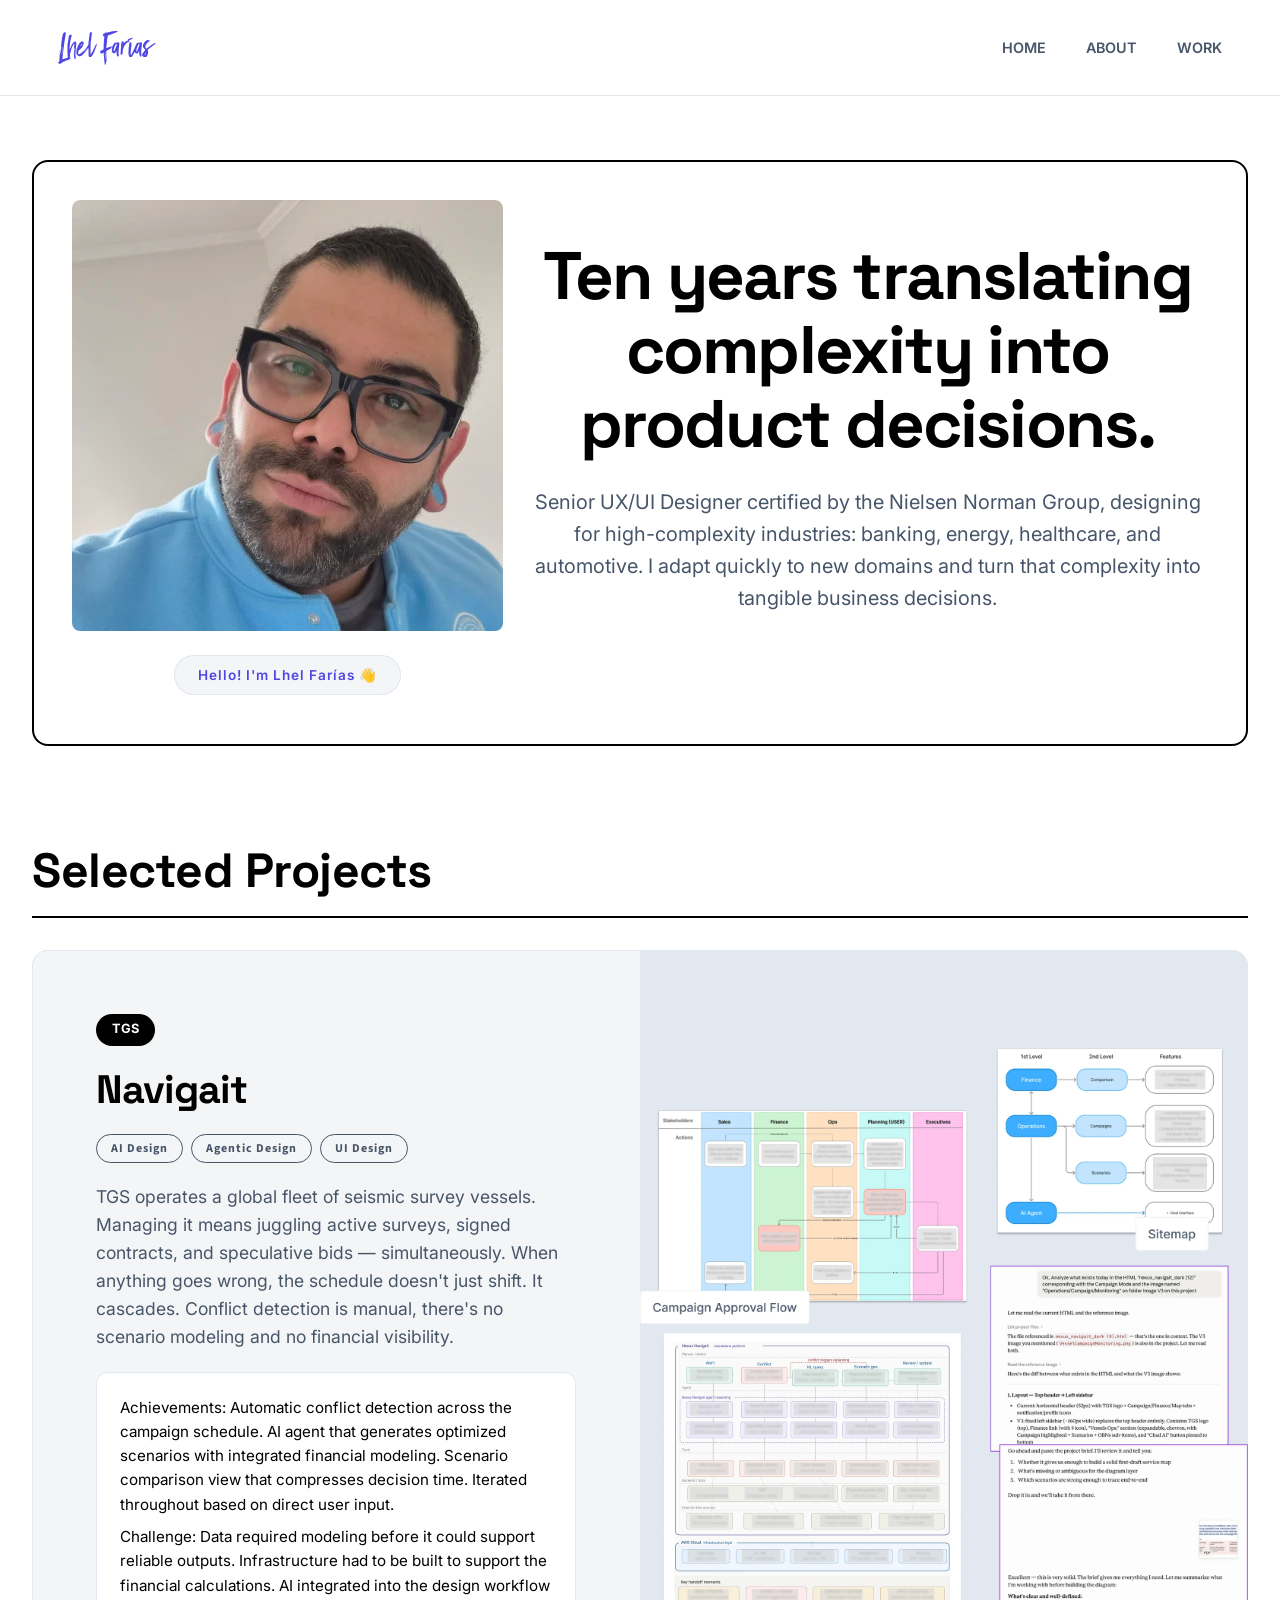
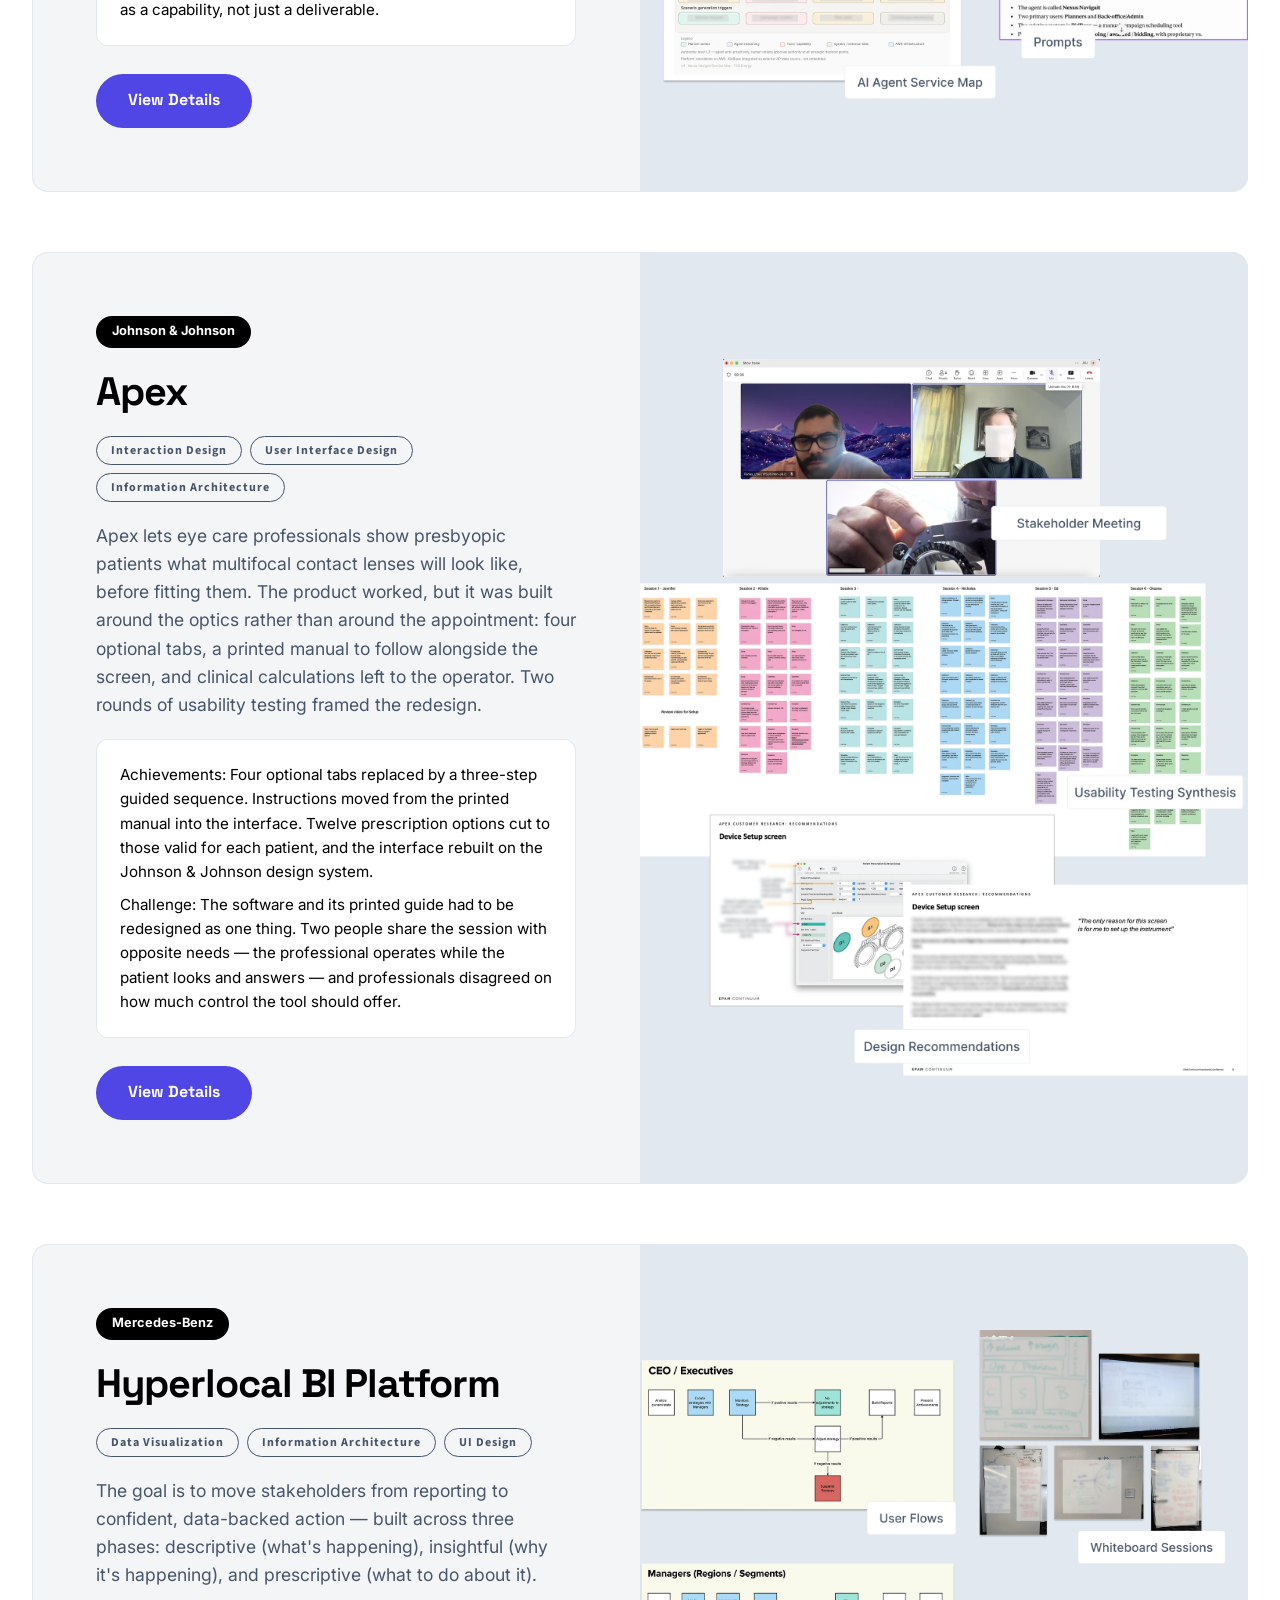
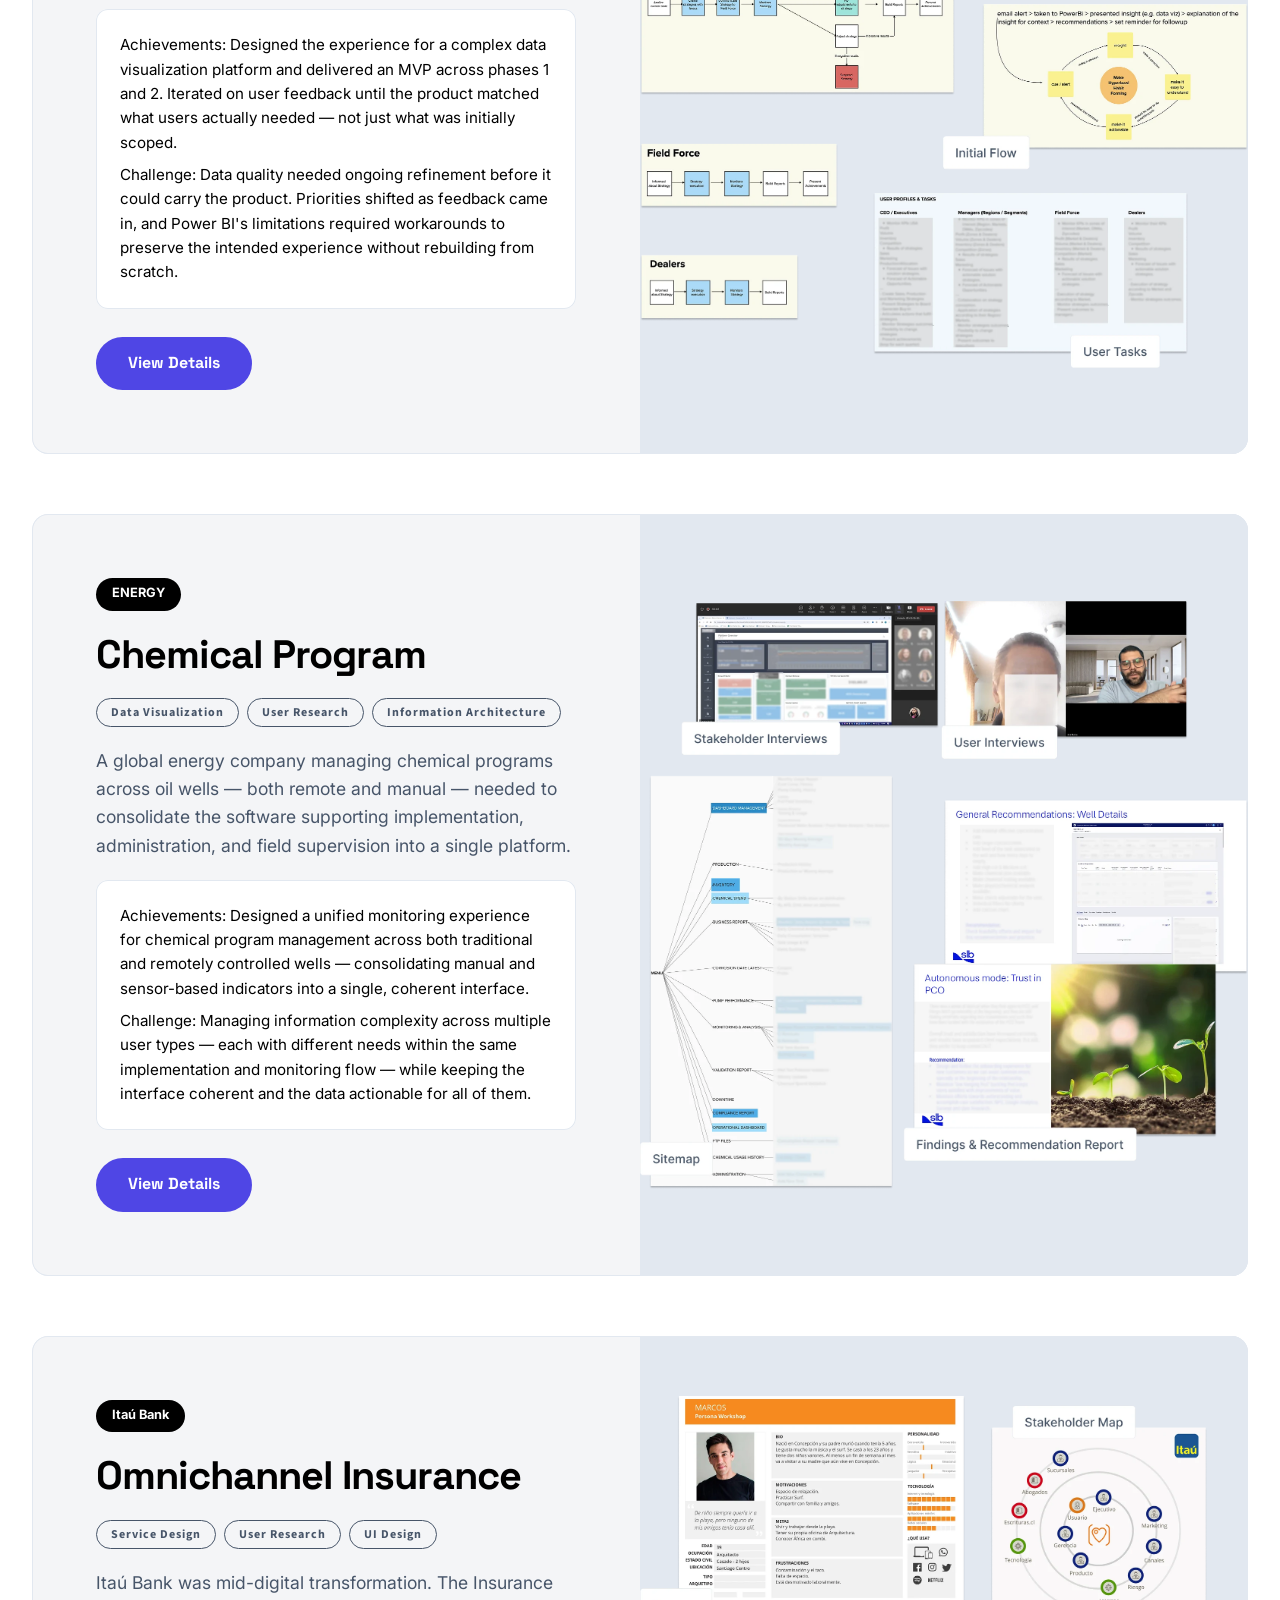
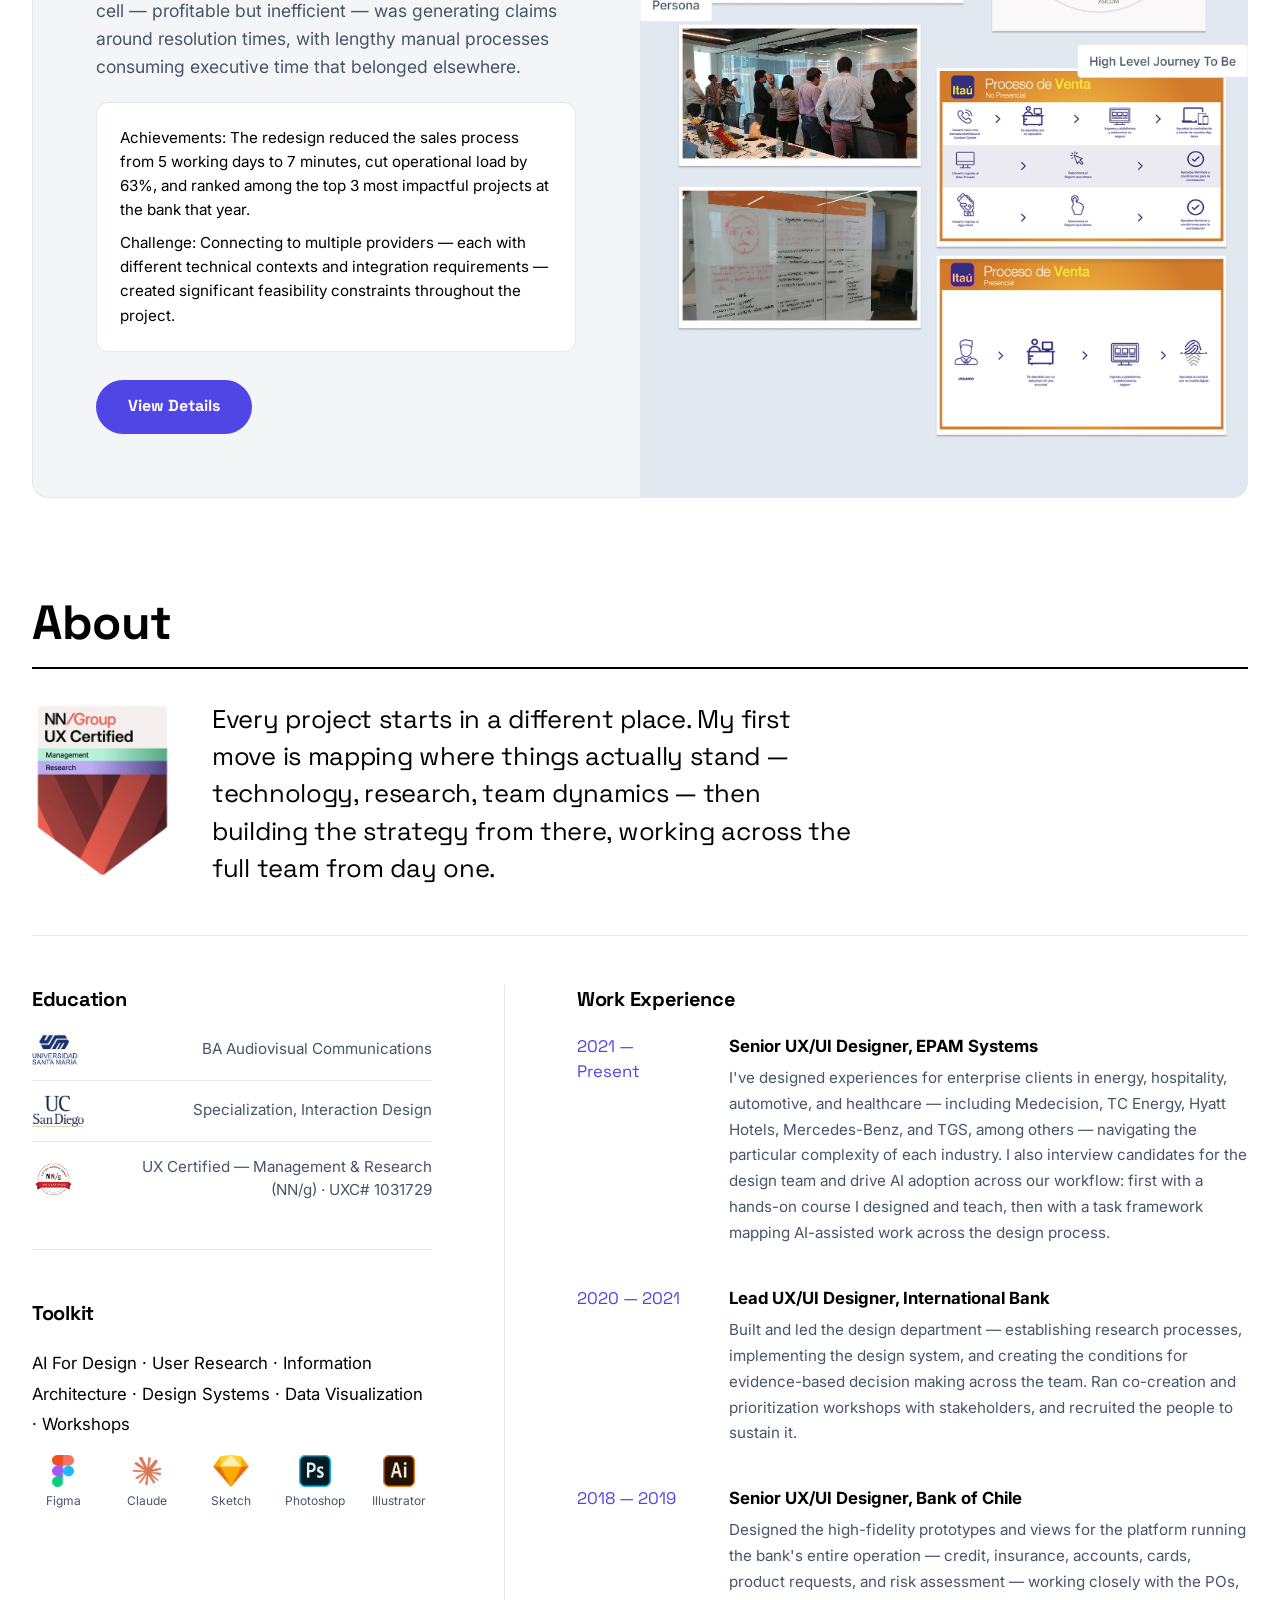
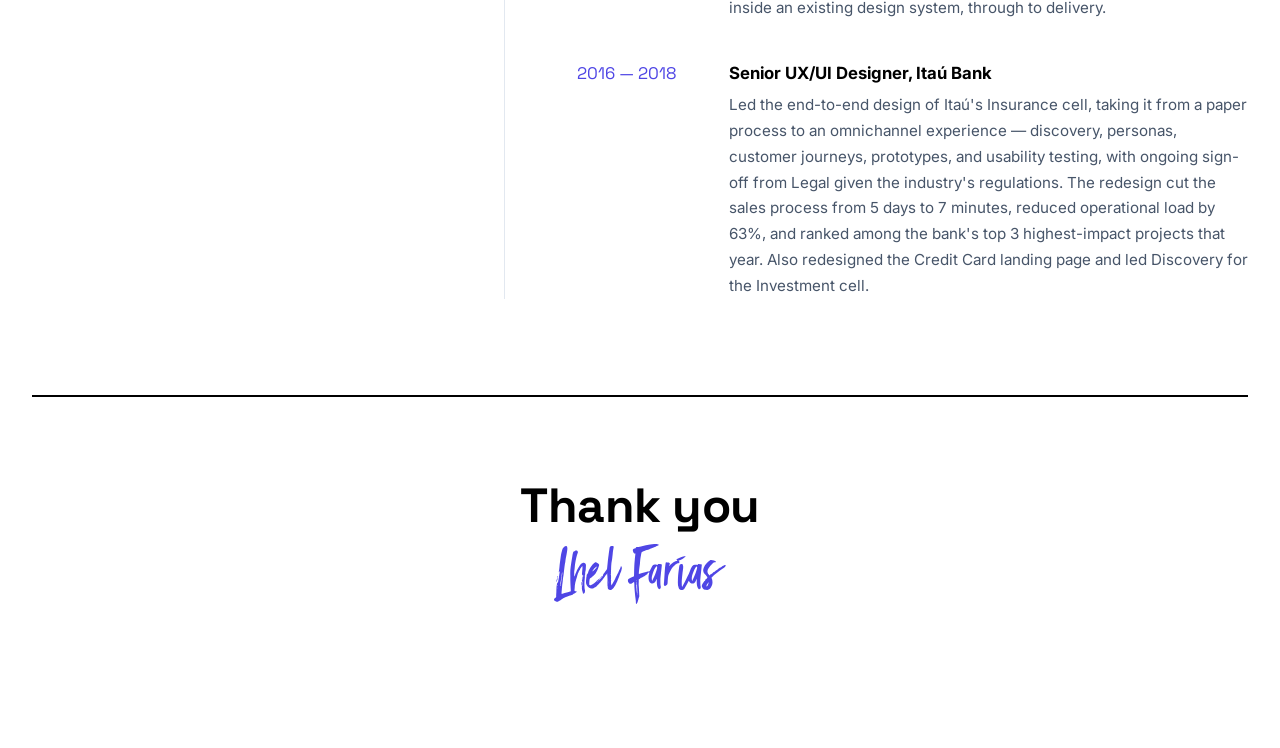
==== commit 6691df99: "Nombres de Toolkit" ====
--- a/index.html
+++ b/index.html
@@ -206,11 +206,11 @@
             <h3 class="about-label">Toolkit</h3>
             <p class="about-toolkit">AI For Design · User Research · Information Architecture · Design Systems · Data Visualization · Workshops</p>
             <div class="about-tools">
-              <img width="25" height="38" src="assets/tools/logo-figma.webp" alt="Figma" loading="lazy">
-              <img width="36" height="36" src="assets/tools/logo-claude.webp" alt="Claude" loading="lazy">
-              <img width="40" height="36" src="assets/tools/logo-sketch.webp" alt="Sketch" loading="lazy">
-              <img width="37" height="36" src="assets/tools/logo-photoshop.webp" alt="Photoshop" loading="lazy">
-              <img width="37" height="36" src="assets/tools/logo-illustrator.webp" alt="Illustrator" loading="lazy">
+              <div class="tool"><img width="25" height="38" src="assets/tools/logo-figma.webp" alt="" loading="lazy"><span>Figma</span></div>
+              <div class="tool"><img width="36" height="36" src="assets/tools/logo-claude.webp" alt="" loading="lazy"><span>Claude</span></div>
+              <div class="tool"><img width="40" height="36" src="assets/tools/logo-sketch.webp" alt="" loading="lazy"><span>Sketch</span></div>
+              <div class="tool"><img width="37" height="36" src="assets/tools/logo-photoshop.webp" alt="" loading="lazy"><span>Photoshop</span></div>
+              <div class="tool"><img width="37" height="36" src="assets/tools/logo-illustrator.webp" alt="" loading="lazy"><span>Illustrator</span></div>
             </div>
           </div>
         </div>
--- a/styles.css
+++ b/styles.css
@@ -485,8 +485,14 @@
 
 .about-toolkit { margin: 0 0 16px; font-size: 1.05rem; line-height: 1.8; }
 
-.about-tools { display: flex; flex-wrap: wrap; align-items: center; gap: 16px; }
+.about-tools { display: flex; flex-wrap: wrap; align-items: flex-start; gap: 22px; }
 .about-tools img { width: auto; height: 32px; }
+/* logo above its name; a fixed width keeps the logos on a shared baseline */
+.about-tools .tool { display: flex; flex-direction: column; align-items: center; gap: 7px; width: 62px; }
+.about-tools .tool span {
+  font-size: 0.75rem; line-height: 1.2;
+  color: var(--color-muted); text-align: center;
+}
 
 .about-timeline { display: flex; flex-direction: column; gap: 40px; }
 .about-tl-row { display: flex; gap: 32px; flex-wrap: wrap; }
